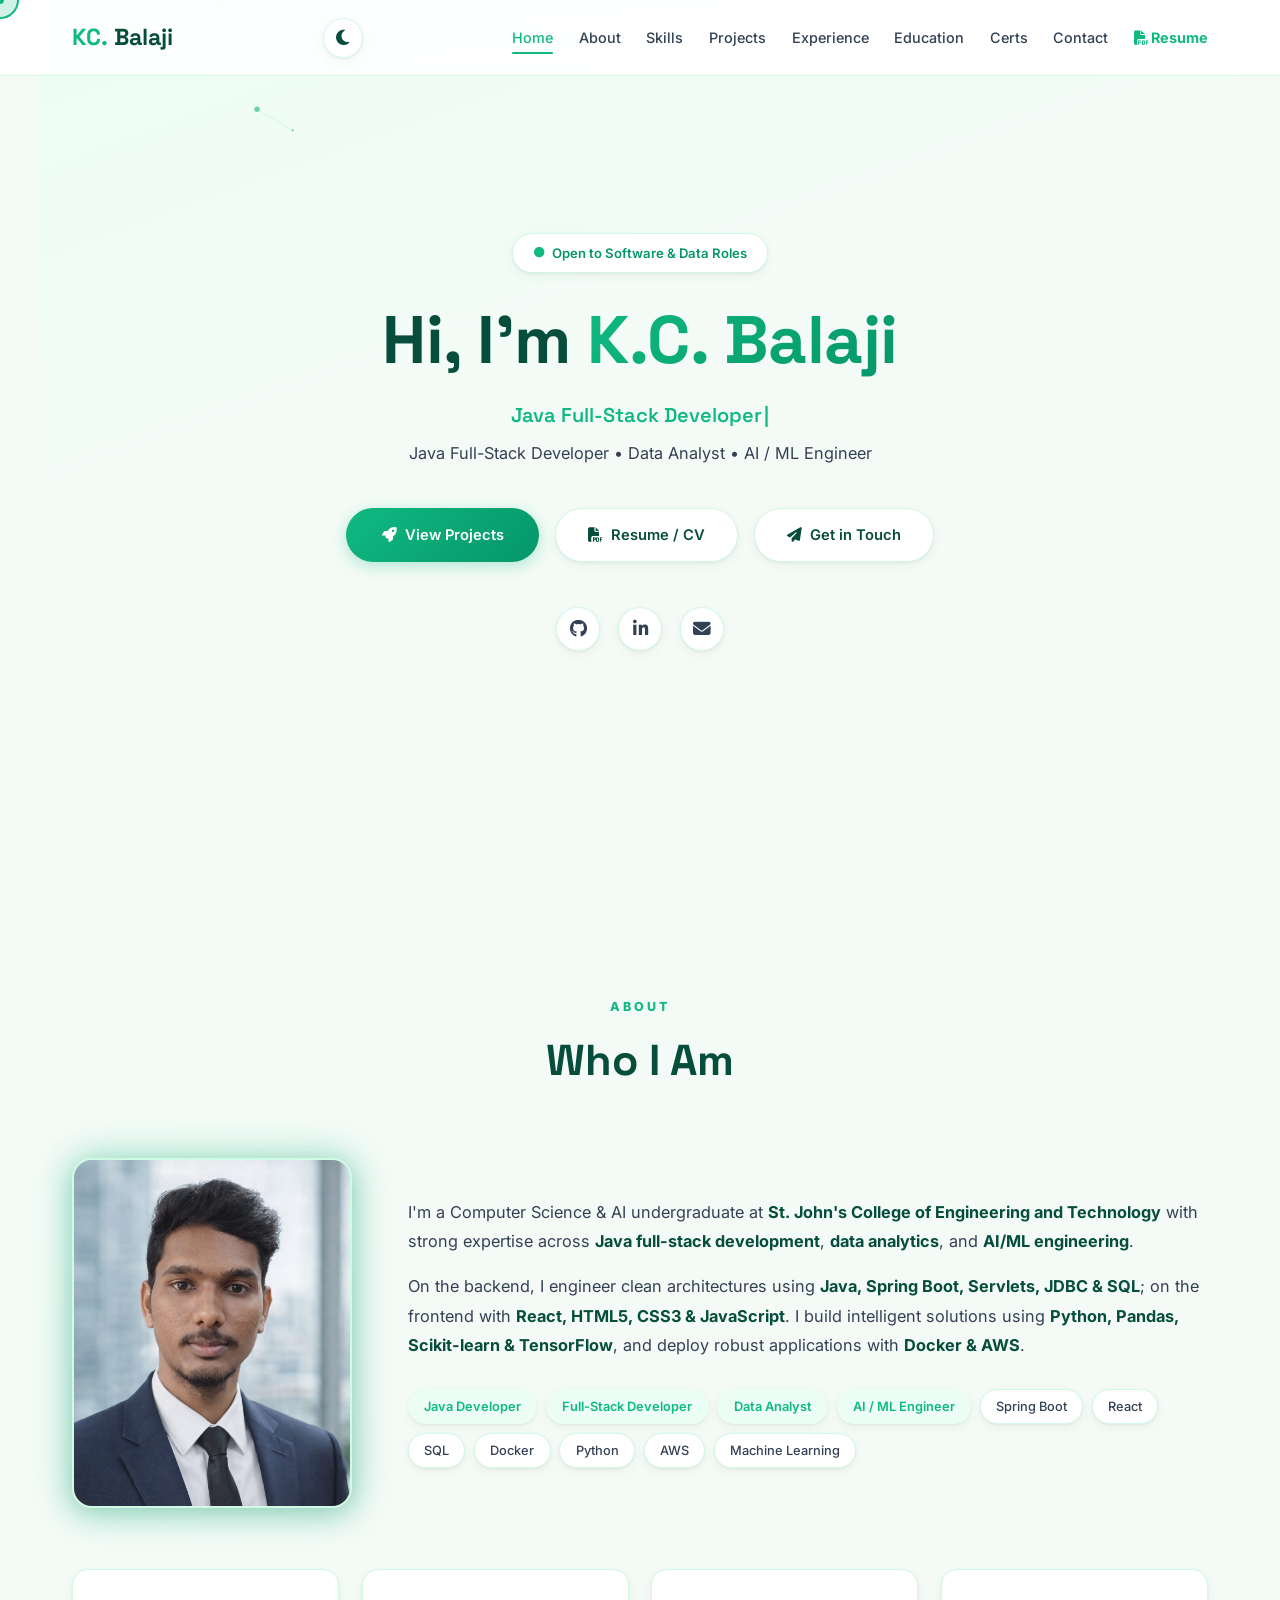
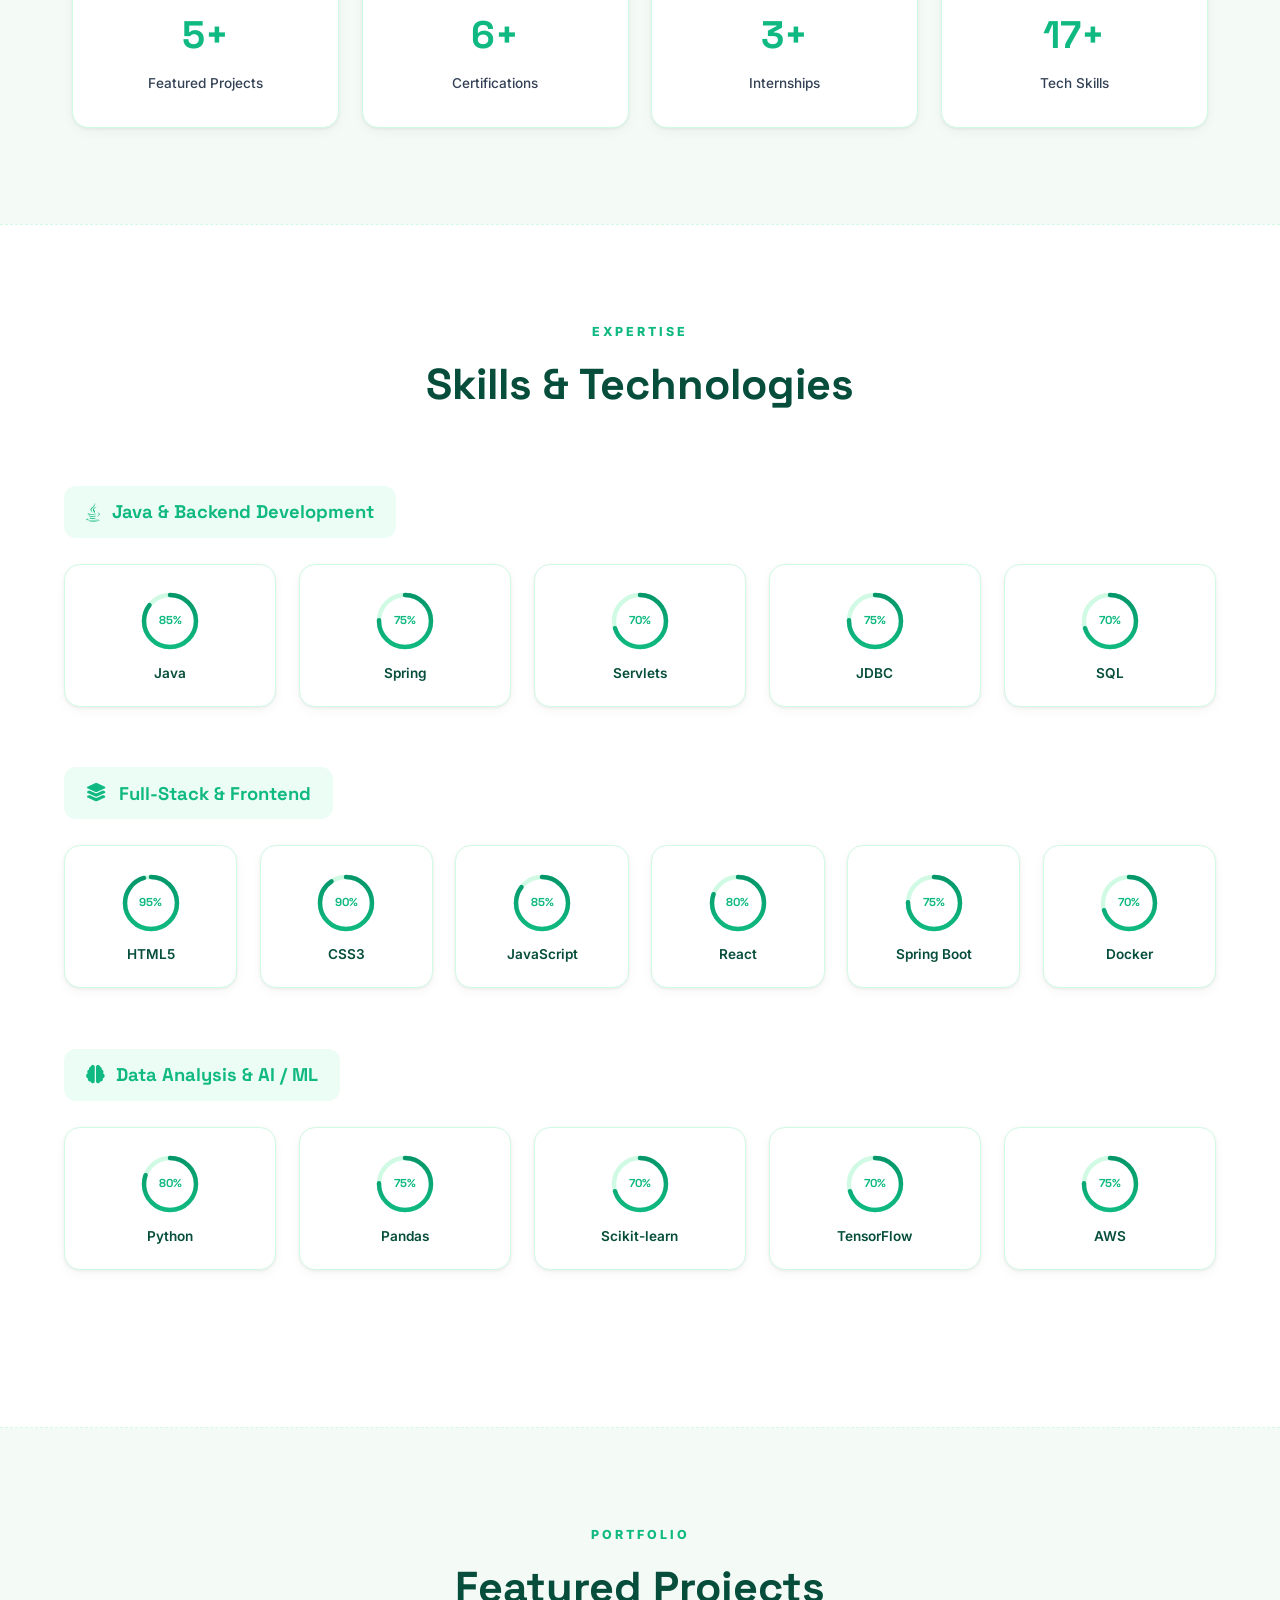
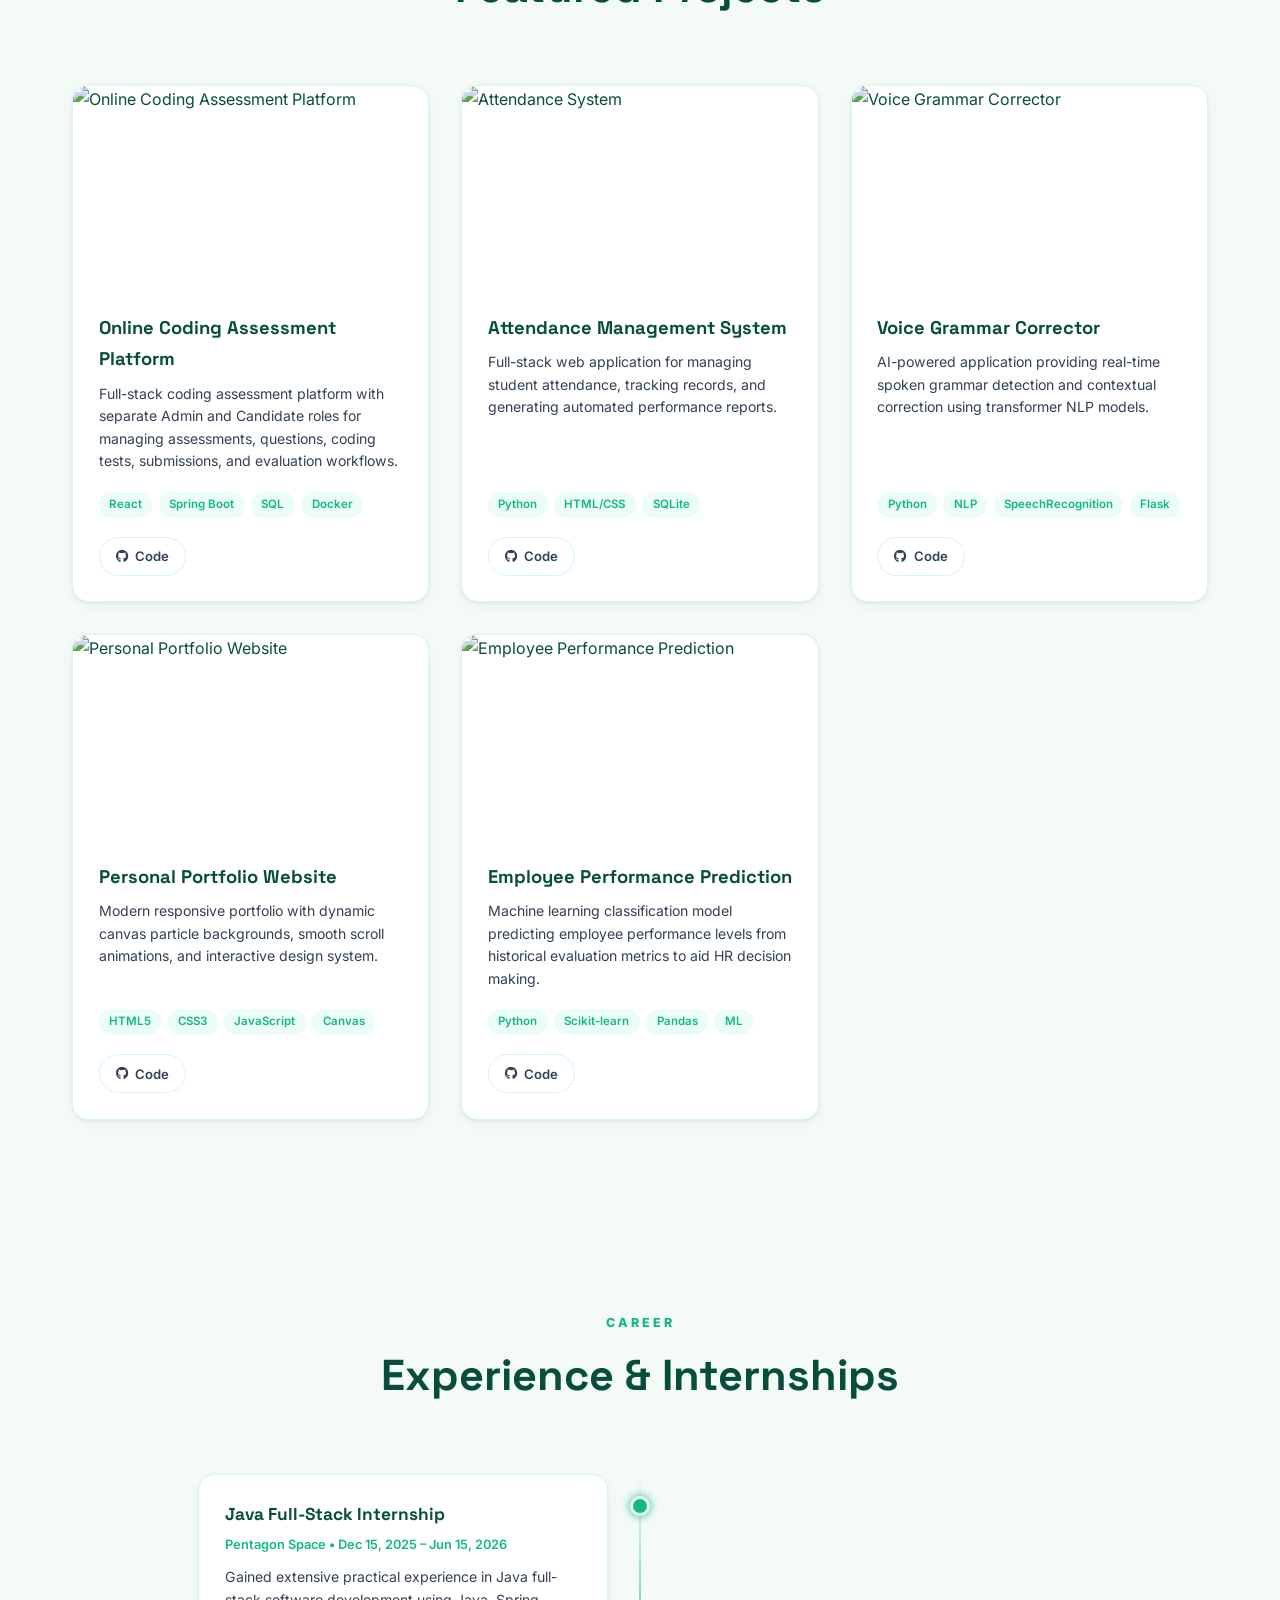
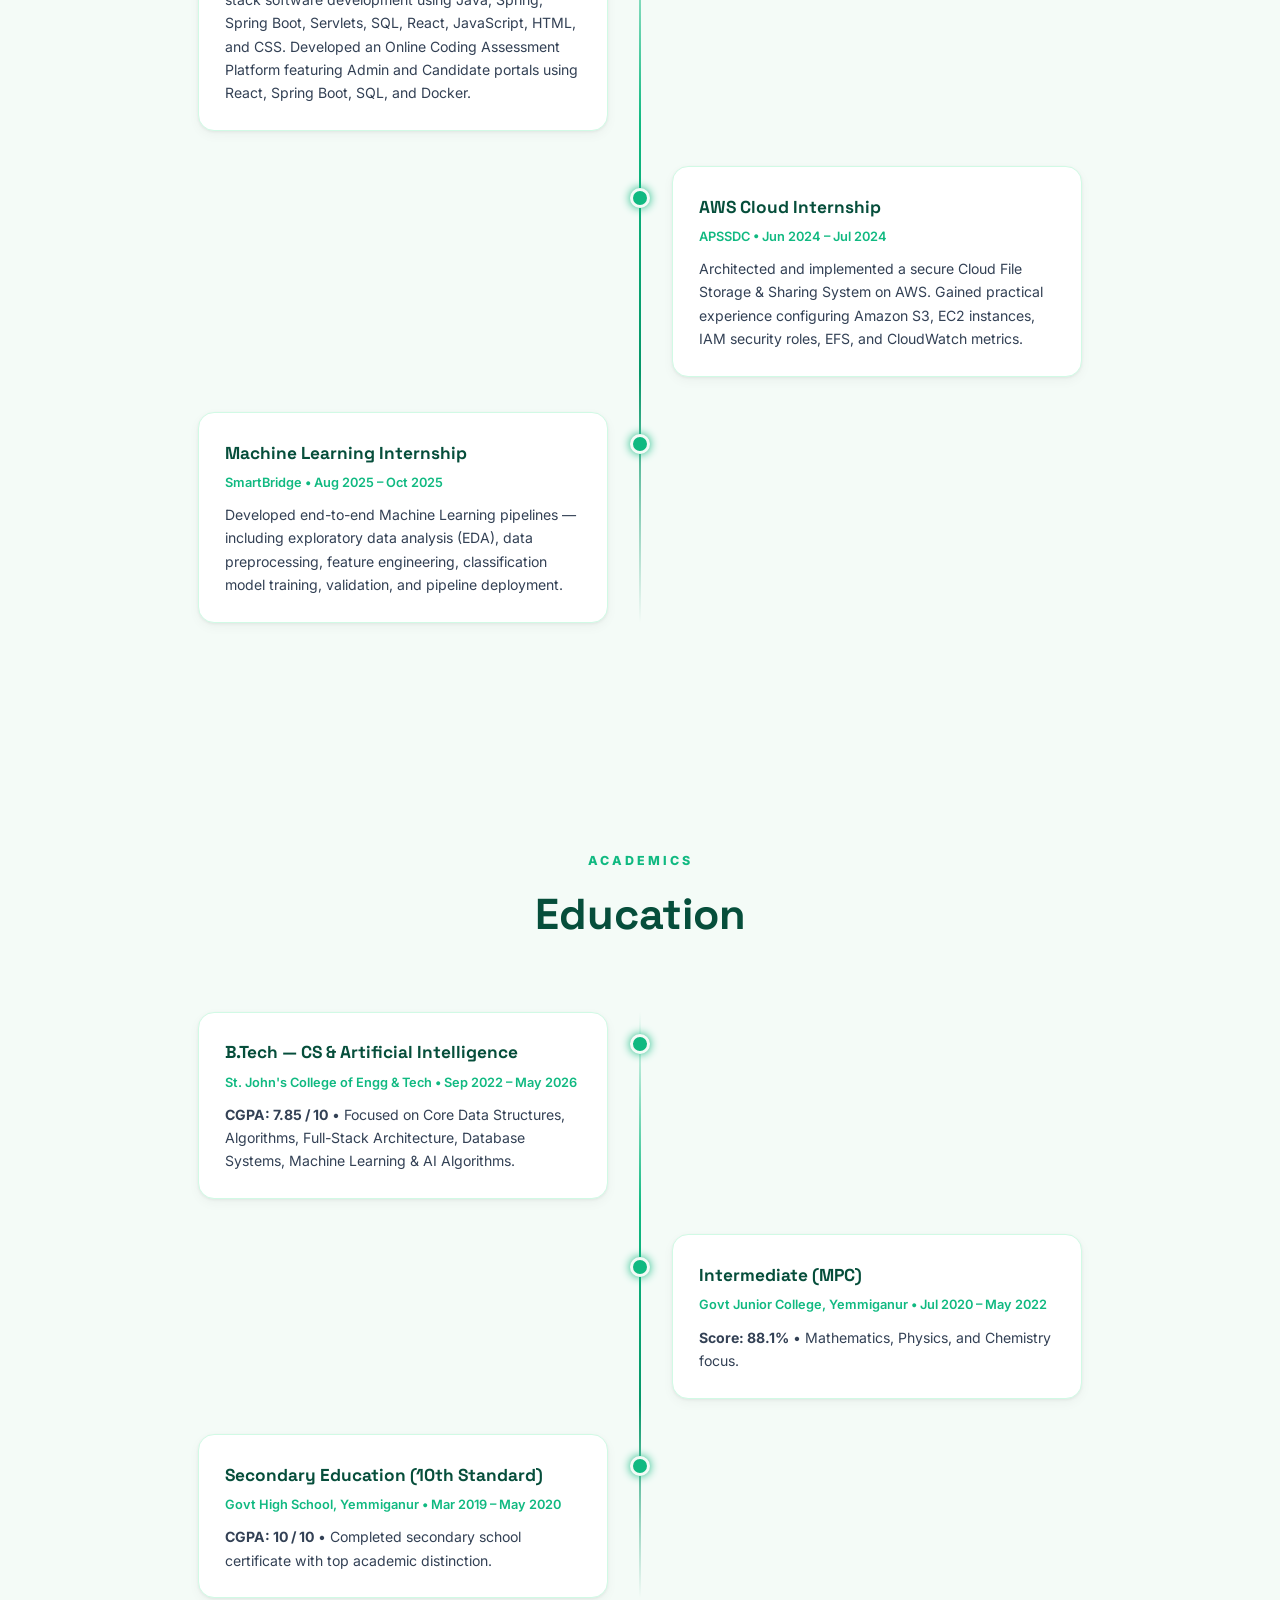
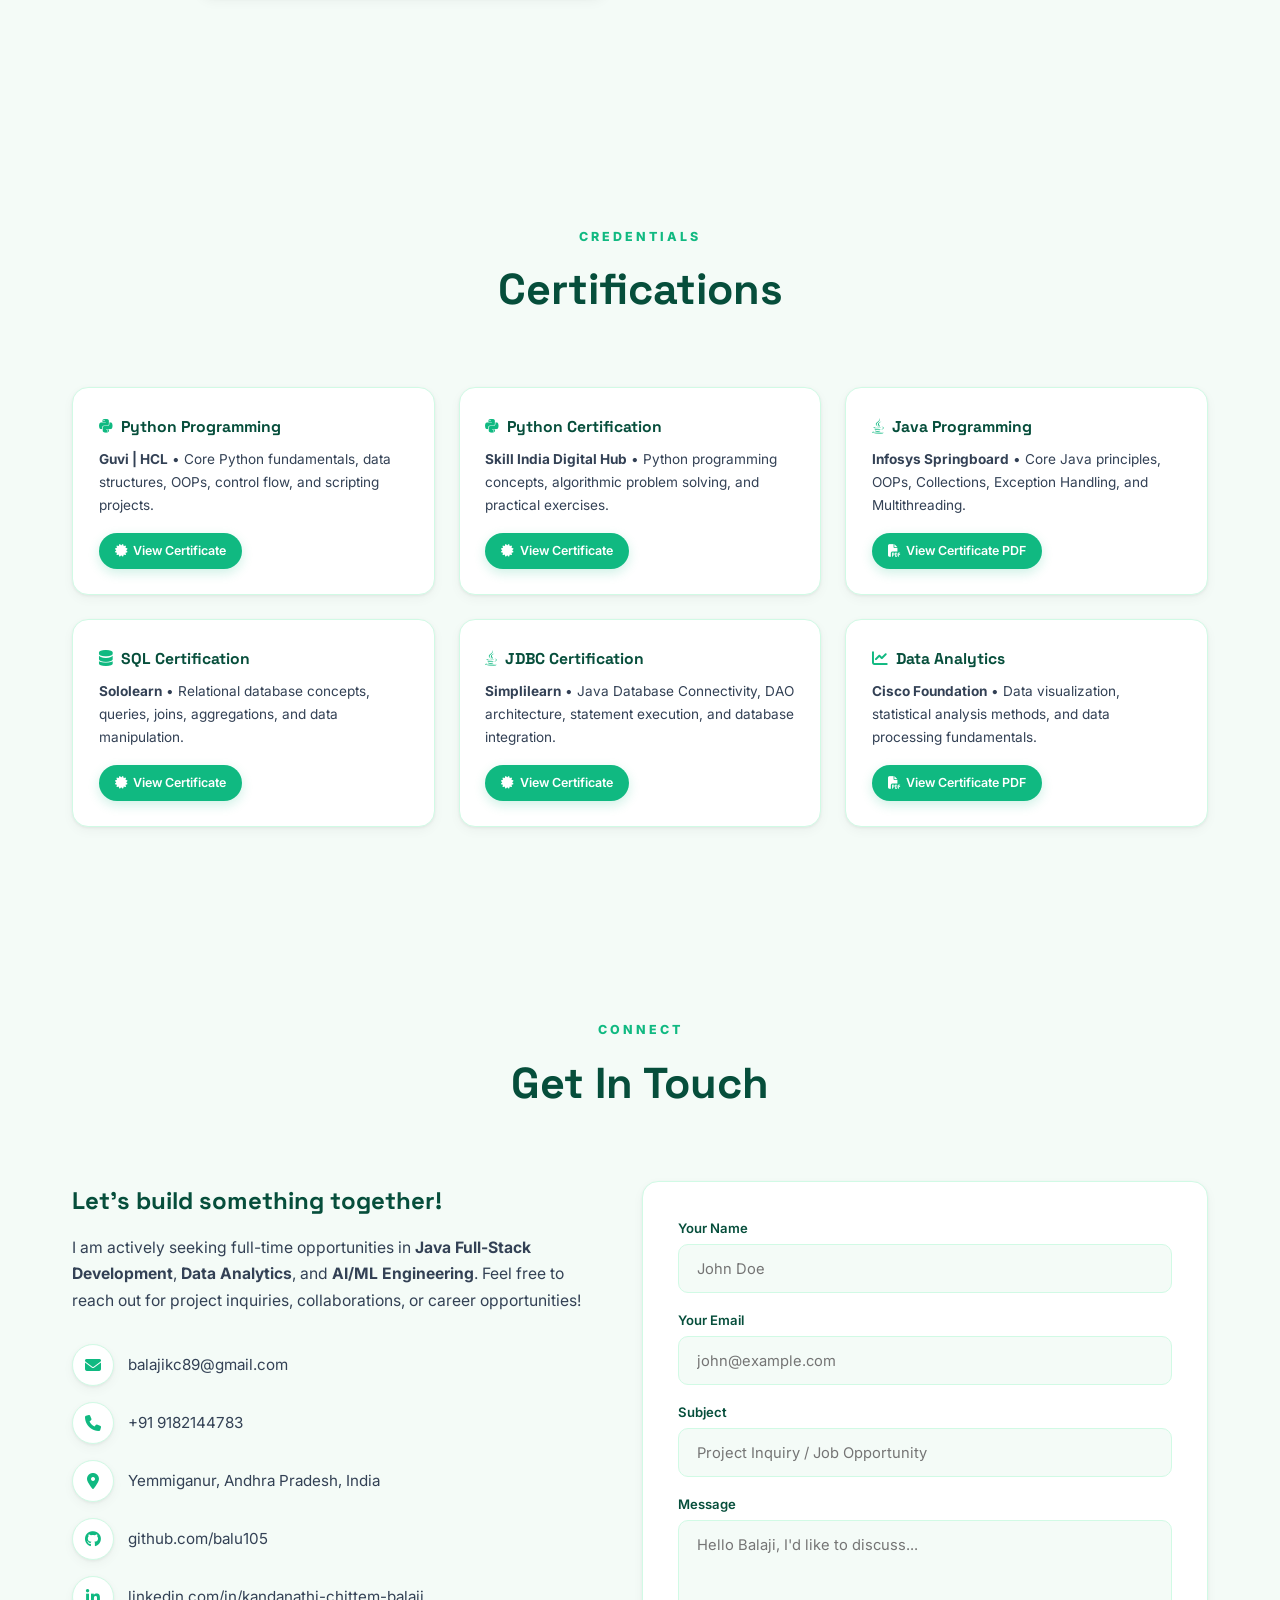
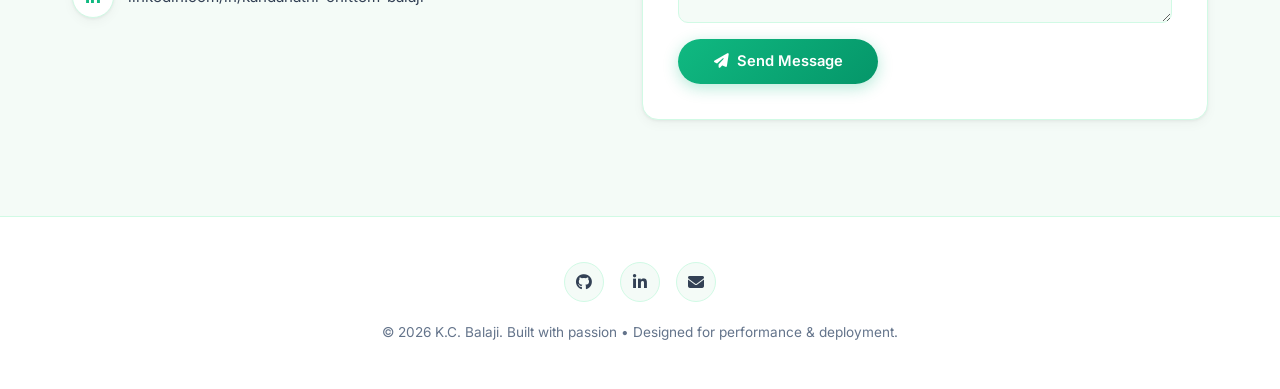
==== index.html @ 62e40f20 "Remove Django skill, remove Data Analytics Dashboard project, update project images to topic-relevan" ====
<!DOCTYPE html>
<html lang="en" data-theme="light">

<head>
  <meta charset="UTF-8">
  <meta name="viewport" content="width=device-width, initial-scale=1.0">
  <title>K.C. Balaji — Java Full-Stack Developer | Data Analyst | AI Engineer</title>
  <meta name="description"
    content="K.C. Balaji — Java Full-Stack Developer, Data Analyst & AI/ML Engineer. Explore projects, internships, skills, certifications, resume and contact details.">
  <meta name="author" content="K.C. Balaji">
  <meta name="theme-color" content="#10b981">
  <meta property="og:title" content="K.C. Balaji — Java Full-Stack Developer & AI Engineer">
  <meta property="og:description" content="Java Full-Stack Developer, Data Analyst & AI/ML Engineer. View projects, skills, and portfolio.">
  <meta property="og:type" content="website">
  <meta name="robots" content="index, follow">

  <!-- Google Fonts -->
  <link rel="preconnect" href="https://fonts.googleapis.com">
  <link rel="preconnect" href="https://fonts.gstatic.com" crossorigin>
  <link
    href="https://fonts.googleapis.com/css2?family=Inter:wght@300;400;500;600;700;800;900&family=Space+Grotesk:wght@400;500;600;700&display=swap"
    rel="stylesheet">

  <!-- FontAwesome Icons -->
  <link rel="stylesheet" href="https://cdnjs.cloudflare.com/ajax/libs/font-awesome/6.5.1/css/all.min.css">

  <!-- Modular Stylesheet -->
  <link rel="stylesheet" href="css/style.css">

  <!-- Modular Script -->
  <script src="js/main.js" defer></script>
</head>

<body>
  <!-- Preloader -->
  <div id="preloader">
    <div class="loader-ring"></div>
    <div class="loader-text">KC.BALAJI</div>
  </div>

  <!-- Custom Cursor -->
  <div class="cursor-dot" id="cursorDot"></div>
  <div class="cursor-outline" id="cursorOutline"></div>

  <!-- Navbar -->
  <header id="main-header">
    <nav>
      <a href="#hero" class="logo">KC.<span>Balaji</span></a>
      <div class="nav-actions">
        <button id="themeToggle" class="theme-btn" aria-label="Toggle Dark Mode">
          <i class="fas fa-moon" id="themeIcon"></i>
        </button>
        <button class="menu-toggle" id="menuToggle" aria-label="Toggle Navigation Menu" aria-expanded="false" type="button">
          <i class="fas fa-bars" id="menuIcon"></i>
        </button>
      </div>
      <ul id="navLinks">
        <li><a href="#hero" class="active">Home</a></li>
        <li><a href="#about">About</a></li>
        <li><a href="#skills">Skills</a></li>
        <li><a href="#projects">Projects</a></li>
        <li><a href="#experience">Experience</a></li>
        <li><a href="#education">Education</a></li>
        <li><a href="#certifications">Certs</a></li>
        <li><a href="#contact">Contact</a></li>
        <li><a href="assets/pdfs/Balaji_Resume.pdf" target="_blank" style="color: var(--accent); font-weight: 700;"><i class="fas fa-file-pdf"></i> Resume</a></li>
      </ul>
    </nav>
  </header>

  <!-- HERO SECTION -->
  <section class="hero" id="hero">
    <canvas id="particles-canvas"></canvas>
    <div class="hero-content">
      <div class="hero-badge"><i class="fas fa-circle"></i> Open to Software &amp; Data Roles</div>
      <h1>Hi, I'm <span class="gradient">K.C. Balaji</span></h1>
      <div class="subtitle"><span id="typed-text"></span><span class="typed-cursor">|</span></div>
      <p class="tagline">Java Full-Stack Developer &bull; Data Analyst &bull; AI / ML Engineer</p>
      <div class="hero-btns">
        <a href="#projects" class="btn-primary"><i class="fas fa-rocket"></i> View Projects</a>
        <a href="assets/pdfs/Balaji_Resume.pdf" target="_blank" class="btn-outline"><i class="fas fa-file-pdf"></i> Resume / CV</a>
        <a href="#contact" class="btn-outline"><i class="fas fa-paper-plane"></i> Get in Touch</a>
      </div>
      <div class="hero-socials">
        <a href="https://github.com/balu105" target="_blank" aria-label="GitHub"><i class="fab fa-github"></i></a>
        <a href="https://www.linkedin.com/in/kandanathi-chittem-balaji" target="_blank" aria-label="LinkedIn"><i class="fab fa-linkedin-in"></i></a>
        <a href="mailto:balajikc89@gmail.com" aria-label="Email"><i class="fas fa-envelope"></i></a>
      </div>
    </div>
  </section>

  <!-- ABOUT SECTION -->
  <section id="about">
    <div class="section-header reveal">
      <p class="section-label">About</p>
      <h2 class="section-title">Who I Am</h2>
    </div>
    <div class="about-grid reveal">
      <div class="about-img">
        <img src="assets/images/profile.jpg" alt="Portrait of K.C. Balaji" loading="eager" decoding="async" fetchpriority="high">
      </div>
      <div class="about-text">
        <p>I'm a Computer Science &amp; AI undergraduate at <strong>St. John's College of Engineering and Technology</strong> with strong expertise across <strong>Java full-stack development</strong>, <strong>data analytics</strong>, and <strong>AI/ML engineering</strong>.</p>
        <p>On the backend, I engineer clean architectures using <strong>Java, Spring Boot, Servlets, JDBC &amp; SQL</strong>; on the frontend with <strong>React, HTML5, CSS3 &amp; JavaScript</strong>. I build intelligent solutions using <strong>Python, Pandas, Scikit-learn &amp; TensorFlow</strong>, and deploy robust applications with <strong>Docker &amp; AWS</strong>.</p>
        <div class="about-tags">
          <span>Java Developer</span>
          <span>Full-Stack Developer</span>
          <span>Data Analyst</span>
          <span>AI / ML Engineer</span>
          <span>Spring Boot</span>
          <span>React</span>
          <span>SQL</span>
          <span>Docker</span>
          <span>Python</span>
          <span>AWS</span>
          <span>Machine Learning</span>
        </div>
      </div>
    </div>
    <div class="stats-row reveal">
      <div class="stat-card">
        <div class="num" data-target="5">0</div>
        <div class="label">Featured Projects</div>
      </div>
      <div class="stat-card">
        <div class="num" data-target="6">0</div>
        <div class="label">Certifications</div>
      </div>
      <div class="stat-card">
        <div class="num" data-target="3">0</div>
        <div class="label">Internships</div>
      </div>
      <div class="stat-card">
        <div class="num" data-target="17">0</div>
        <div class="label">Tech Skills</div>
      </div>
    </div>
  </section>

  <!-- SVG Gradient Definition -->
  <svg width="0" height="0" style="position: absolute;">
    <defs>
      <linearGradient id="grad" x1="0%" y1="0%" x2="100%" y2="0%">
        <stop offset="0%" style="stop-color: var(--accent)" />
        <stop offset="100%" style="stop-color: var(--accent2)" />
      </linearGradient>
    </defs>
  </svg>

  <!-- SKILLS SECTION -->
  <section id="skills">
    <div class="section-header reveal">
      <p class="section-label">Expertise</p>
      <h2 class="section-title">Skills &amp; Technologies</h2>
    </div>

    <!-- Group 1: Java & Backend -->
    <div class="skill-group reveal">
      <h3 class="skill-group-title"><i class="fab fa-java"></i> Java &amp; Backend Development</h3>
      <div class="skills-container">
        <div class="skill-item">
          <div class="circle-progress" data-pct="85">
            <svg width="62" height="62">
              <circle class="bg" cx="31" cy="31" r="26" />
              <circle class="fg" cx="31" cy="31" r="26" stroke-dasharray="163.36" stroke-dashoffset="163.36" />
            </svg>
            <span class="pct">85%</span>
          </div>
          <h4>Java</h4>
        </div>
        <div class="skill-item">
          <div class="circle-progress" data-pct="75">
            <svg width="62" height="62">
              <circle class="bg" cx="31" cy="31" r="26" />
              <circle class="fg" cx="31" cy="31" r="26" stroke-dasharray="163.36" stroke-dashoffset="163.36" />
            </svg>
            <span class="pct">75%</span>
          </div>
          <h4>Spring</h4>
        </div>
        <div class="skill-item">
          <div class="circle-progress" data-pct="70">
            <svg width="62" height="62">
              <circle class="bg" cx="31" cy="31" r="26" />
              <circle class="fg" cx="31" cy="31" r="26" stroke-dasharray="163.36" stroke-dashoffset="163.36" />
            </svg>
            <span class="pct">70%</span>
          </div>
          <h4>Servlets</h4>
        </div>
        <div class="skill-item">
          <div class="circle-progress" data-pct="75">
            <svg width="62" height="62">
              <circle class="bg" cx="31" cy="31" r="26" />
              <circle class="fg" cx="31" cy="31" r="26" stroke-dasharray="163.36" stroke-dashoffset="163.36" />
            </svg>
            <span class="pct">75%</span>
          </div>
          <h4>JDBC</h4>
        </div>
        <div class="skill-item">
          <div class="circle-progress" data-pct="70">
            <svg width="62" height="62">
              <circle class="bg" cx="31" cy="31" r="26" />
              <circle class="fg" cx="31" cy="31" r="26" stroke-dasharray="163.36" stroke-dashoffset="163.36" />
            </svg>
            <span class="pct">70%</span>
          </div>
          <h4>SQL</h4>
        </div>
      </div>
    </div>

    <!-- Group 2: Full-Stack & Frontend -->
    <div class="skill-group reveal">
      <h3 class="skill-group-title"><i class="fas fa-layer-group"></i> Full-Stack &amp; Frontend</h3>
      <div class="skills-container">
        <div class="skill-item">
          <div class="circle-progress" data-pct="95">
            <svg width="62" height="62">
              <circle class="bg" cx="31" cy="31" r="26" />
              <circle class="fg" cx="31" cy="31" r="26" stroke-dasharray="163.36" stroke-dashoffset="163.36" />
            </svg>
            <span class="pct">95%</span>
          </div>
          <h4>HTML5</h4>
        </div>
        <div class="skill-item">
          <div class="circle-progress" data-pct="90">
            <svg width="62" height="62">
              <circle class="bg" cx="31" cy="31" r="26" />
              <circle class="fg" cx="31" cy="31" r="26" stroke-dasharray="163.36" stroke-dashoffset="163.36" />
            </svg>
            <span class="pct">90%</span>
          </div>
          <h4>CSS3</h4>
        </div>
        <div class="skill-item">
          <div class="circle-progress" data-pct="85">
            <svg width="62" height="62">
              <circle class="bg" cx="31" cy="31" r="26" />
              <circle class="fg" cx="31" cy="31" r="26" stroke-dasharray="163.36" stroke-dashoffset="163.36" />
            </svg>
            <span class="pct">85%</span>
          </div>
          <h4>JavaScript</h4>
        </div>
        <div class="skill-item">
          <div class="circle-progress" data-pct="80">
            <svg width="62" height="62">
              <circle class="bg" cx="31" cy="31" r="26" />
              <circle class="fg" cx="31" cy="31" r="26" stroke-dasharray="163.36" stroke-dashoffset="163.36" />
            </svg>
            <span class="pct">80%</span>
          </div>
          <h4>React</h4>
        </div>
        <div class="skill-item">
          <div class="circle-progress" data-pct="75">
            <svg width="62" height="62">
              <circle class="bg" cx="31" cy="31" r="26" />
              <circle class="fg" cx="31" cy="31" r="26" stroke-dasharray="163.36" stroke-dashoffset="163.36" />
            </svg>
            <span class="pct">75%</span>
          </div>
          <h4>Spring Boot</h4>
        </div>
        <div class="skill-item">
          <div class="circle-progress" data-pct="70">
            <svg width="62" height="62">
              <circle class="bg" cx="31" cy="31" r="26" />
              <circle class="fg" cx="31" cy="31" r="26" stroke-dasharray="163.36" stroke-dashoffset="163.36" />
            </svg>
            <span class="pct">70%</span>
          </div>
          <h4>Docker</h4>
        </div>
      </div>
    </div>

    <!-- Group 3: Data Analysis & AI / ML -->
    <div class="skill-group reveal">
      <h3 class="skill-group-title"><i class="fas fa-brain"></i> Data Analysis &amp; AI / ML</h3>
      <div class="skills-container">
        <div class="skill-item">
          <div class="circle-progress" data-pct="80">
            <svg width="62" height="62">
              <circle class="bg" cx="31" cy="31" r="26" />
              <circle class="fg" cx="31" cy="31" r="26" stroke-dasharray="163.36" stroke-dashoffset="163.36" />
            </svg>
            <span class="pct">80%</span>
          </div>
          <h4>Python</h4>
        </div>
        <div class="skill-item">
          <div class="circle-progress" data-pct="75">
            <svg width="62" height="62">
              <circle class="bg" cx="31" cy="31" r="26" />
              <circle class="fg" cx="31" cy="31" r="26" stroke-dasharray="163.36" stroke-dashoffset="163.36" />
            </svg>
            <span class="pct">75%</span>
          </div>
          <h4>Pandas</h4>
        </div>
        <div class="skill-item">
          <div class="circle-progress" data-pct="70">
            <svg width="62" height="62">
              <circle class="bg" cx="31" cy="31" r="26" />
              <circle class="fg" cx="31" cy="31" r="26" stroke-dasharray="163.36" stroke-dashoffset="163.36" />
            </svg>
            <span class="pct">70%</span>
          </div>
          <h4>Scikit-learn</h4>
        </div>
        <div class="skill-item">
          <div class="circle-progress" data-pct="70">
            <svg width="62" height="62">
              <circle class="bg" cx="31" cy="31" r="26" />
              <circle class="fg" cx="31" cy="31" r="26" stroke-dasharray="163.36" stroke-dashoffset="163.36" />
            </svg>
            <span class="pct">70%</span>
          </div>
          <h4>TensorFlow</h4>
        </div>
        <div class="skill-item">
          <div class="circle-progress" data-pct="75">
            <svg width="62" height="62">
              <circle class="bg" cx="31" cy="31" r="26" />
              <circle class="fg" cx="31" cy="31" r="26" stroke-dasharray="163.36" stroke-dashoffset="163.36" />
            </svg>
            <span class="pct">75%</span>
          </div>
          <h4>AWS</h4>
        </div>
      </div>
    </div>
  </section>

  <!-- PROJECTS SECTION -->
  <section id="projects">
    <div class="section-header reveal">
      <p class="section-label">Portfolio</p>
      <h2 class="section-title">Featured Projects</h2>
    </div>
    <div class="projects-grid">
      <div class="project-card reveal">
        <div class="project-img-wrapper">
          <img src="https://images.unsplash.com/photo-1555066931-4365d14bab8c?w=600&h=400&fit=crop" loading="lazy" decoding="async" alt="Online Coding Assessment Platform">
        </div>
        <div class="project-info">
          <h3>Online Coding Assessment Platform</h3>
          <p>Full-stack coding assessment platform with separate Admin and Candidate roles for managing assessments, questions, coding tests, submissions, and evaluation workflows.</p>
          <div class="project-tags"><span>React</span><span>Spring Boot</span><span>SQL</span><span>Docker</span></div>
          <div class="project-links">
            <a href="https://github.com/balu105" target="_blank"><i class="fab fa-github"></i> Code</a>
          </div>
        </div>
      </div>

      <div class="project-card reveal">
        <div class="project-img-wrapper">
          <img src="https://images.unsplash.com/photo-1506784983877-45594efa4cbe?w=600&h=400&fit=crop" loading="lazy" decoding="async" alt="Attendance System">
        </div>
        <div class="project-info">
          <h3>Attendance Management System</h3>
          <p>Full-stack web application for managing student attendance, tracking records, and generating automated performance reports.</p>
          <div class="project-tags"><span>Python</span><span>HTML/CSS</span><span>SQLite</span></div>
          <div class="project-links">
            <a href="https://github.com/balu105" target="_blank"><i class="fab fa-github"></i> Code</a>
          </div>
        </div>
      </div>

      <div class="project-card reveal">
        <div class="project-img-wrapper">
          <img src="https://images.unsplash.com/photo-1590602847861-f357a9332bbc?w=600&h=400&fit=crop" loading="lazy" decoding="async" alt="Voice Grammar Corrector">
        </div>
        <div class="project-info">
          <h3>Voice Grammar Corrector</h3>
          <p>AI-powered application providing real-time spoken grammar detection and contextual correction using transformer NLP models.</p>
          <div class="project-tags"><span>Python</span><span>NLP</span><span>SpeechRecognition</span><span>Flask</span></div>
          <div class="project-links">
            <a href="https://github.com/balu105/grammer_corrector_app" target="_blank"><i class="fab fa-github"></i> Code</a>
          </div>
        </div>
      </div>

      <div class="project-card reveal">
        <div class="project-img-wrapper">
          <img src="https://images.unsplash.com/photo-1467232004584-a241de8bcf5d?w=600&h=400&fit=crop" loading="lazy" decoding="async" alt="Personal Portfolio Website">
        </div>
        <div class="project-info">
          <h3>Personal Portfolio Website</h3>
          <p>Modern responsive portfolio with dynamic canvas particle backgrounds, smooth scroll animations, and interactive design system.</p>
          <div class="project-tags"><span>HTML5</span><span>CSS3</span><span>JavaScript</span><span>Canvas</span></div>
          <div class="project-links">
            <a href="https://github.com/balu105/Portfolio" target="_blank"><i class="fab fa-github"></i> Code</a>
          </div>
        </div>
      </div>

      <div class="project-card reveal">
        <div class="project-img-wrapper">
          <img src="https://images.unsplash.com/photo-1551288049-bebda4e38f71?w=600&h=400&fit=crop" loading="lazy" decoding="async" alt="Employee Performance Prediction">
        </div>
        <div class="project-info">
          <h3>Employee Performance Prediction</h3>
          <p>Machine learning classification model predicting employee performance levels from historical evaluation metrics to aid HR decision making.</p>
          <div class="project-tags"><span>Python</span><span>Scikit-learn</span><span>Pandas</span><span>ML</span></div>
          <div class="project-links">
            <a href="https://github.com/balu105/employee_performance_prediction" target="_blank"><i class="fab fa-github"></i> Code</a>
          </div>
        </div>
      </div>
    </div>
  </section>

  <!-- EXPERIENCE SECTION -->
  <section id="experience">
    <div class="section-header reveal">
      <p class="section-label">Career</p>
      <h2 class="section-title">Experience &amp; Internships</h2>
    </div>
    <div class="timeline">
      <div class="tl-item reveal">
        <div class="tl-card">
          <h3>Java Full-Stack Internship</h3>
          <span class="tl-date">Pentagon Space &bull; Dec 15, 2025 – Jun 15, 2026</span>
          <p>Gained extensive practical experience in Java full-stack software development using Java, Spring, Spring Boot, Servlets, SQL, React, JavaScript, HTML, and CSS. Developed an Online Coding Assessment Platform featuring Admin and Candidate portals using React, Spring Boot, SQL, and Docker.</p>
        </div>
      </div>

      <div class="tl-item reveal">
        <div class="tl-card">
          <h3>AWS Cloud Internship</h3>
          <span class="tl-date">APSSDC &bull; Jun 2024 – Jul 2024</span>
          <p>Architected and implemented a secure Cloud File Storage &amp; Sharing System on AWS. Gained practical experience configuring Amazon S3, EC2 instances, IAM security roles, EFS, and CloudWatch metrics.</p>
        </div>
      </div>

      <div class="tl-item reveal">
        <div class="tl-card">
          <h3>Machine Learning Internship</h3>
          <span class="tl-date">SmartBridge &bull; Aug 2025 – Oct 2025</span>
          <p>Developed end-to-end Machine Learning pipelines — including exploratory data analysis (EDA), data preprocessing, feature engineering, classification model training, validation, and pipeline deployment.</p>
        </div>
      </div>
    </div>
  </section>

  <!-- EDUCATION SECTION -->
  <section id="education">
    <div class="section-header reveal">
      <p class="section-label">Academics</p>
      <h2 class="section-title">Education</h2>
    </div>
    <div class="timeline">
      <div class="tl-item reveal">
        <div class="tl-card">
          <h3>B.Tech — CS &amp; Artificial Intelligence</h3>
          <span class="tl-date">St. John's College of Engg &amp; Tech &bull; Sep 2022 – May 2026</span>
          <p><strong>CGPA: 7.85 / 10</strong> &bull; Focused on Core Data Structures, Algorithms, Full-Stack Architecture, Database Systems, Machine Learning &amp; AI Algorithms.</p>
        </div>
      </div>

      <div class="tl-item reveal">
        <div class="tl-card">
          <h3>Intermediate (MPC)</h3>
          <span class="tl-date">Govt Junior College, Yemmiganur &bull; Jul 2020 – May 2022</span>
          <p><strong>Score: 88.1%</strong> &bull; Mathematics, Physics, and Chemistry focus.</p>
        </div>
      </div>

      <div class="tl-item reveal">
        <div class="tl-card">
          <h3>Secondary Education (10th Standard)</h3>
          <span class="tl-date">Govt High School, Yemmiganur &bull; Mar 2019 – May 2020</span>
          <p><strong>CGPA: 10 / 10</strong> &bull; Completed secondary school certificate with top academic distinction.</p>
        </div>
      </div>
    </div>
  </section>

  <!-- CERTIFICATIONS SECTION -->
  <section id="certifications">
    <div class="section-header reveal">
      <p class="section-label">Credentials</p>
      <h2 class="section-title">Certifications</h2>
    </div>
    <div class="certs-grid">
      <div class="cert-card reveal">
        <h4><i class="fab fa-python"></i> Python Programming</h4>
        <p><strong>Guvi | HCL</strong> &bull; Core Python fundamentals, data structures, OOPs, control flow, and scripting projects.</p>
        <a href="assets/images/certs/Guvi-python.jpg" target="_blank" class="cert-link"><i class="fas fa-certificate"></i> View Certificate</a>
      </div>

      <div class="cert-card reveal">
        <h4><i class="fab fa-python"></i> Python Certification</h4>
        <p><strong>Skill India Digital Hub</strong> &bull; Python programming concepts, algorithmic problem solving, and practical exercises.</p>
        <a href="assets/images/certs/SIDH-python.jpg" target="_blank" class="cert-link"><i class="fas fa-certificate"></i> View Certificate</a>
      </div>

      <div class="cert-card reveal">
        <h4><i class="fab fa-java"></i> Java Programming</h4>
        <p><strong>Infosys Springboard</strong> &bull; Core Java principles, OOPs, Collections, Exception Handling, and Multithreading.</p>
        <a href="assets/pdfs/java-Infosys.pdf" target="_blank" class="cert-link"><i class="fas fa-file-pdf"></i> View Certificate PDF</a>
      </div>

      <div class="cert-card reveal">
        <h4><i class="fas fa-database"></i> SQL Certification</h4>
        <p><strong>Sololearn</strong> &bull; Relational database concepts, queries, joins, aggregations, and data manipulation.</p>
        <a href="assets/images/certs/sololearn-SQL.jpg" target="_blank" class="cert-link"><i class="fas fa-certificate"></i> View Certificate</a>
      </div>

      <div class="cert-card reveal">
        <h4><i class="fab fa-java"></i> JDBC Certification</h4>
        <p><strong>Simplilearn</strong> &bull; Java Database Connectivity, DAO architecture, statement execution, and database integration.</p>
        <a href="assets/images/certs/simplilearn-JDBC.jpg" target="_blank" class="cert-link"><i class="fas fa-certificate"></i> View Certificate</a>
      </div>

      <div class="cert-card reveal">
        <h4><i class="fas fa-chart-line"></i> Data Analytics</h4>
        <p><strong>Cisco Foundation</strong> &bull; Data visualization, statistical analysis methods, and data processing fundamentals.</p>
        <a href="assets/pdfs/cisco-data-analysis.pdf" target="_blank" class="cert-link"><i class="fas fa-file-pdf"></i> View Certificate PDF</a>
      </div>
    </div>
  </section>

  <!-- CONTACT SECTION -->
  <section id="contact">
    <div class="section-header reveal">
      <p class="section-label">Connect</p>
      <h2 class="section-title">Get In Touch</h2>
    </div>
    <div class="contact-wrapper reveal">
      <div class="contact-info">
        <h3>Let's build something together!</h3>
        <p>I am actively seeking full-time opportunities in <strong>Java Full-Stack Development</strong>, <strong>Data Analytics</strong>, and <strong>AI/ML Engineering</strong>. Feel free to reach out for project inquiries, collaborations, or career opportunities!</p>
        <div class="contact-links">
          <a href="mailto:balajikc89@gmail.com">
            <i class="fas fa-envelope"></i>
            <span>balajikc89@gmail.com</span>
          </a>
          <a href="tel:+919182144783">
            <i class="fas fa-phone"></i>
            <span>+91 9182144783</span>
          </a>
          <a href="https://www.google.com/maps/search/Yemmiganur,+Andhra+Pradesh" target="_blank">
            <i class="fas fa-map-marker-alt"></i>
            <span>Yemmiganur, Andhra Pradesh, India</span>
          </a>
          <a href="https://github.com/balu105" target="_blank">
            <i class="fab fa-github"></i>
            <span>github.com/balu105</span>
          </a>
          <a href="https://www.linkedin.com/in/kandanathi-chittem-balaji" target="_blank">
            <i class="fab fa-linkedin-in"></i>
            <span>linkedin.com/in/kandanathi-chittem-balaji</span>
          </a>
        </div>
      </div>

      <form class="contact-form" id="contactForm">
        <div class="form-group">
          <label for="name">Your Name</label>
          <input type="text" id="name" name="name" placeholder="John Doe" required>
        </div>
        <div class="form-group">
          <label for="email">Your Email</label>
          <input type="email" id="email" name="email" placeholder="john@example.com" required>
        </div>
        <div class="form-group">
          <label for="subject">Subject</label>
          <input type="text" id="subject" name="subject" placeholder="Project Inquiry / Job Opportunity" required>
        </div>
        <div class="form-group">
          <label for="message">Message</label>
          <textarea id="message" name="message" rows="4" placeholder="Hello Balaji, I'd like to discuss..." required></textarea>
        </div>
        <div class="form-status" id="formStatus"></div>
        <button type="submit" class="btn-primary" style="align-self: flex-start;">
          <i class="fas fa-paper-plane"></i> Send Message
        </button>
      </form>
    </div>
  </section>

  <!-- FOOTER -->
  <footer>
    <div class="footer-inner">
      <div class="footer-socials">
        <a href="https://github.com/balu105" target="_blank" aria-label="GitHub"><i class="fab fa-github"></i></a>
        <a href="https://www.linkedin.com/in/kandanathi-chittem-balaji" target="_blank" aria-label="LinkedIn"><i class="fab fa-linkedin-in"></i></a>
        <a href="mailto:balajikc89@gmail.com" aria-label="Email"><i class="fas fa-envelope"></i></a>
      </div>
      <p>&copy; <span id="currentYear"></span> K.C. Balaji. Built with passion &bull; Designed for performance &amp; deployment.</p>
    </div>
  </footer>

  <!-- Scroll to Top Button -->
  <button class="scroll-top" id="scrollTopBtn" aria-label="Scroll to top" type="button">
    <i class="fas fa-arrow-up"></i>
  </button>
</body>

</html>
---- css/style.css ----
/* ==========================================================================
   Portfolio Design System & Stylesheet
   Author: K.C. Balaji
   ========================================================================== */

* {
  margin: 0;
  padding: 0;
  box-sizing: border-box;
}

:root {
  --bg: #f4fbf7;
  --bg2: #ffffff;
  --surface: #ffffff;
  --glass: rgba(255, 255, 255, 0.88);
  --border: #d1fae5;
  --accent: #10b981;
  --accent2: #059669;
  --accent-light: #ecfdf5;
  --accent-glow: rgba(16, 185, 129, 0.18);
  --text: #064e3b;
  --text2: #334155;
  --text-muted: #64748b;
  --font: 'Inter', sans-serif;
  --font2: 'Space Grotesk', sans-serif;
  --radius: 16px;
  --shadow: 0 4px 12px rgba(0, 0, 0, 0.04), 0 1px 3px rgba(0, 0, 0, 0.06);
  --shadow-lg: 0 10px 30px rgba(16, 185, 129, 0.14), 0 4px 15px rgba(0, 0, 0, 0.05);
}

[data-theme="dark"] {
  --bg: #0f172a;
  --bg2: #1e293b;
  --surface: #1e293b;
  --glass: rgba(15, 23, 42, 0.88);
  --border: #334155;
  --accent: #10b981;
  --accent2: #34d399;
  --accent-light: rgba(16, 185, 129, 0.15);
  --accent-glow: rgba(16, 185, 129, 0.25);
  --text: #f8fafc;
  --text2: #cbd5e1;
  --text-muted: #94a3b8;
  --shadow: 0 4px 12px rgba(0, 0, 0, 0.3), 0 1px 3px rgba(0, 0, 0, 0.2);
  --shadow-lg: 0 10px 30px rgba(16, 185, 129, 0.2), 0 4px 15px rgba(0, 0, 0, 0.4);
}

html {
  scroll-behavior: smooth;
}

body {
  font-family: var(--font);
  background: var(--bg);
  color: var(--text);
  overflow-x: hidden;
  line-height: 1.7;
  transition: background-color 0.4s ease, color 0.4s ease;
}

@media (pointer: fine) {
  body {
    cursor: none;
  }
}

/* --------------------------------------------------------------------------
   Custom Cursor
   -------------------------------------------------------------------------- */
.cursor-dot,
.cursor-outline {
  position: fixed;
  top: 0;
  left: 0;
  transform: translate(-50%, -50%);
  border-radius: 50%;
  z-index: 10000;
  pointer-events: none;
  display: none;
}

@media (pointer: fine) {
  .cursor-dot,
  .cursor-outline {
    display: block;
  }
}

.cursor-dot {
  width: 8px;
  height: 8px;
  background-color: var(--accent);
  transition: transform 0.1s ease;
}

.cursor-outline {
  width: 38px;
  height: 38px;
  border: 2px solid var(--accent);
  background-color: var(--accent-glow);
  transition: width 0.25s ease, height 0.25s ease, background-color 0.25s ease, border-color 0.25s ease;
}

.cursor-outline.hover {
  width: 58px;
  height: 58px;
  background-color: rgba(16, 185, 129, 0.25);
  border-color: transparent;
}

a {
  text-decoration: none;
  color: inherit;
}

img {
  display: block;
  max-width: 100%;
}

::selection {
  background: var(--accent);
  color: #fff;
}

/* --------------------------------------------------------------------------
   Preloader
   -------------------------------------------------------------------------- */
#preloader {
  position: fixed;
  inset: 0;
  z-index: 99999;
  background: var(--bg);
  display: flex;
  flex-direction: column;
  align-items: center;
  justify-content: center;
  gap: 1rem;
  transition: opacity 0.5s ease, visibility 0.5s ease;
}

#preloader.hide {
  opacity: 0;
  visibility: hidden;
  pointer-events: none;
}

.loader-ring {
  width: 50px;
  height: 50px;
  border: 3px solid var(--border);
  border-top-color: var(--accent);
  border-radius: 50%;
  animation: spin 0.8s linear infinite;
}

.loader-text {
  font-family: var(--font2);
  font-weight: 700;
  color: var(--accent);
  letter-spacing: 2px;
  font-size: 0.9rem;
}

@keyframes spin {
  to {
    transform: rotate(360deg);
  }
}

/* --------------------------------------------------------------------------
   Navbar & Navigation
   -------------------------------------------------------------------------- */
header {
  position: fixed;
  top: 0;
  width: 100%;
  z-index: 1000;
  background: var(--glass);
  backdrop-filter: blur(16px);
  -webkit-backdrop-filter: blur(16px);
  border-bottom: 1px solid var(--border);
  transition: box-shadow 0.3s ease, background 0.3s ease;
}

header.scrolled {
  box-shadow: 0 4px 20px rgba(0, 0, 0, 0.08);
}

nav {
  max-width: 1200px;
  margin: auto;
  display: flex;
  justify-content: space-between;
  align-items: center;
  padding: 1.1rem 2rem;
}

.logo {
  font-family: var(--font2);
  font-size: 1.45rem;
  font-weight: 800;
  color: var(--accent);
  display: flex;
  align-items: center;
  gap: 0.4rem;
}

.logo span {
  color: var(--text);
}

.nav-actions {
  display: flex;
  align-items: center;
  gap: 1.2rem;
}

nav ul {
  display: flex;
  gap: 1.6rem;
  list-style: none;
  align-items: center;
}

nav ul li a {
  font-size: 0.9rem;
  font-weight: 500;
  color: var(--text2);
  position: relative;
  padding: 4px 0;
  transition: color 0.3s ease;
}

nav ul li a::after {
  content: "";
  position: absolute;
  bottom: -4px;
  left: 0;
  width: 0;
  height: 2.5px;
  background: var(--accent);
  border-radius: 2px;
  transition: width 0.3s ease;
}

nav ul li a:hover,
nav ul li a.active {
  color: var(--accent);
}

nav ul li a:hover::after,
nav ul li a.active::after {
  width: 100%;
}

.theme-btn {
  background: var(--surface);
  border: 1px solid var(--border);
  color: var(--text);
  width: 40px;
  height: 40px;
  border-radius: 50%;
  display: flex;
  align-items: center;
  justify-content: center;
  font-size: 1.1rem;
  cursor: pointer;
  transition: all 0.3s ease;
  box-shadow: var(--shadow);
}

.theme-btn:hover {
  border-color: var(--accent);
  color: var(--accent);
  transform: rotate(15deg) scale(1.05);
}

.menu-toggle {
  display: none;
  background: none;
  border: none;
  font-size: 1.4rem;
  cursor: pointer;
  color: var(--text);
  padding: 4px;
}

/* --------------------------------------------------------------------------
   Hero Section
   -------------------------------------------------------------------------- */
.hero {
  min-height: 100vh;
  display: flex;
  align-items: center;
  justify-content: center;
  text-align: center;
  position: relative;
  overflow: hidden;
  background: linear-gradient(160deg, var(--accent-light) 0%, var(--bg) 45%, var(--bg) 100%);
  padding-top: 5rem;
}

#particles-canvas {
  position: absolute;
  inset: 0;
  z-index: 0;
  pointer-events: auto;
}

.hero-content {
  position: relative;
  z-index: 1;
  max-width: 800px;
  padding: 2.5rem 1.5rem;
}

.hero-badge {
  display: inline-flex;
  align-items: center;
  gap: 0.5rem;
  padding: 0.5rem 1.3rem;
  border: 1px solid var(--border);
  border-radius: 50px;
  font-size: 0.82rem;
  font-weight: 600;
  color: var(--accent2);
  margin-bottom: 1.8rem;
  background: var(--surface);
  box-shadow: var(--shadow);
}

.hero-badge i {
  font-size: 0.65rem;
  color: #10b981;
  animation: pulse-dot 1.8s ease-in-out infinite;
}

@keyframes pulse-dot {
  0%, 100% { opacity: 1; transform: scale(1); }
  50% { opacity: 0.35; transform: scale(0.75); }
}

.hero-content h1 {
  font-family: var(--font2);
  font-size: clamp(2.4rem, 6vw, 4.2rem);
  font-weight: 800;
  line-height: 1.15;
  margin-bottom: 1.2rem;
  color: var(--text);
  letter-spacing: -0.5px;
}

.hero-content h1 .gradient {
  background: linear-gradient(135deg, var(--accent), var(--accent2));
  -webkit-background-clip: text;
  -webkit-text-fill-color: transparent;
}

.hero-content .subtitle {
  font-size: 1.25rem;
  color: var(--accent);
  font-weight: 600;
  margin-bottom: 0.5rem;
  min-height: 2rem;
  font-family: var(--font2);
}

.typed-cursor {
  display: inline-block;
  margin-left: 2px;
  animation: blink 0.7s infinite;
  color: var(--accent);
}

@keyframes blink {
  0%, 100% { opacity: 1; }
  50% { opacity: 0; }
}

.hero-content .tagline {
  font-size: 1.02rem;
  color: var(--text2);
  margin-bottom: 2.5rem;
  max-width: 650px;
  margin-left: auto;
  margin-right: auto;
}

.hero-btns {
  display: flex;
  gap: 1rem;
  justify-content: center;
  flex-wrap: wrap;
}

.btn-primary {
  padding: 0.85rem 2.2rem;
  border: none;
  border-radius: 50px;
  font-weight: 600;
  font-size: 0.92rem;
  cursor: pointer;
  background: linear-gradient(135deg, var(--accent), var(--accent2));
  color: #fff;
  transition: all 0.35s cubic-bezier(0.175, 0.885, 0.32, 1.275);
  box-shadow: 0 4px 15px rgba(16, 185, 129, 0.3);
  font-family: var(--font);
  position: relative;
  overflow: hidden;
  display: inline-flex;
  align-items: center;
  gap: 0.5rem;
}

.btn-primary::after {
  content: '';
  position: absolute;
  top: 0;
  left: -100%;
  width: 100%;
  height: 100%;
  background: linear-gradient(90deg, transparent, rgba(255, 255, 255, 0.25), transparent);
  transition: left 0.5s ease;
}

.btn-primary:hover::after {
  left: 100%;
}

.btn-primary:hover {
  transform: translateY(-3px) scale(1.03);
  box-shadow: 0 8px 25px rgba(16, 185, 129, 0.4);
}

.btn-outline {
  padding: 0.85rem 2rem;
  border: 1.8px solid var(--border);
  border-radius: 50px;
  font-weight: 600;
  font-size: 0.92rem;
  cursor: pointer;
  background: var(--surface);
  color: var(--text);
  transition: all 0.3s ease;
  font-family: var(--font);
  display: inline-flex;
  align-items: center;
  gap: 0.5rem;
  box-shadow: var(--shadow);
}

.btn-outline:hover {
  border-color: var(--accent);
  color: var(--accent);
  transform: translateY(-3px);
  box-shadow: var(--shadow-lg);
}

.hero-socials {
  margin-top: 2.8rem;
  display: flex;
  gap: 1.1rem;
  justify-content: center;
}

.hero-socials a {
  width: 44px;
  height: 44px;
  display: flex;
  align-items: center;
  justify-content: center;
  border: 1px solid var(--border);
  border-radius: 50%;
  color: var(--text2);
  transition: all 0.3s ease;
  font-size: 1.1rem;
  background: var(--surface);
  box-shadow: var(--shadow);
}

.hero-socials a:hover {
  border-color: var(--accent);
  color: var(--accent);
  transform: translateY(-4px);
  box-shadow: var(--shadow-lg);
}

/* --------------------------------------------------------------------------
   Sections General & Reveal
   -------------------------------------------------------------------------- */
section {
  max-width: 1200px;
  margin: auto;
  padding: 6rem 2rem;
  scroll-margin-top: 80px;
}

.section-header {
  text-align: center;
  margin-bottom: 3.8rem;
}

.section-label {
  font-size: 0.78rem;
  font-weight: 800;
  text-transform: uppercase;
  letter-spacing: 3px;
  color: var(--accent);
  margin-bottom: 0.4rem;
}

.section-title {
  font-family: var(--font2);
  font-size: clamp(1.8rem, 4vw, 2.7rem);
  font-weight: 800;
  color: var(--text);
}

.reveal {
  opacity: 0;
  transform: translateY(30px);
  transition: opacity 0.7s cubic-bezier(0.16, 1, 0.3, 1), transform 0.7s cubic-bezier(0.16, 1, 0.3, 1);
}

.reveal.active {
  opacity: 1;
  transform: translateY(0);
}

/* --------------------------------------------------------------------------
   About Section
   -------------------------------------------------------------------------- */
.about-grid {
  display: grid;
  grid-template-columns: 280px 1fr;
  gap: 3.5rem;
  align-items: center;
}

.about-img {
  position: relative;
  z-index: 1;
}

.about-img img {
  width: 100%;
  aspect-ratio: 4 / 5;
  object-fit: cover;
  object-position: center top;
  border-radius: 20px;
  box-shadow: var(--shadow-lg);
  transition: transform 0.5s ease, box-shadow 0.5s ease;
  position: relative;
  z-index: 2;
  border: 2px solid var(--border);
}

.about-img:hover img {
  transform: scale(1.03) translateY(-4px);
  box-shadow: 0 16px 36px rgba(16, 185, 129, 0.25);
}

.about-img::before {
  content: "";
  position: absolute;
  inset: -4px;
  background: linear-gradient(135deg, var(--accent), var(--accent2));
  filter: blur(18px);
  border-radius: 24px;
  z-index: 0;
  opacity: 0.35;
  transition: all 0.5s ease;
}

.about-img:hover::before {
  opacity: 0.65;
  filter: blur(24px);
}

.about-text p {
  color: var(--text2);
  font-size: 1.02rem;
  margin-bottom: 1rem;
  line-height: 1.8;
}

.about-text strong {
  color: var(--text);
  font-weight: 700;
}

.about-tags {
  display: flex;
  flex-wrap: wrap;
  gap: 0.55rem;
  margin-top: 1.8rem;
}

.about-tags span {
  padding: 0.35rem 0.95rem;
  border: 1px solid var(--border);
  border-radius: 50px;
  font-size: 0.8rem;
  color: var(--text2);
  background: var(--surface);
  font-weight: 500;
  box-shadow: var(--shadow);
}

.about-tags span:nth-child(-n+4) {
  background: var(--accent-light);
  color: var(--accent);
  border-color: transparent;
  font-weight: 600;
}

/* Stats Counter */
.stats-row {
  display: grid;
  grid-template-columns: repeat(4, 1fr);
  gap: 1.4rem;
  margin-top: 3.8rem;
}

.stat-card {
  text-align: center;
  padding: 2rem 1rem;
  background: var(--surface);
  border: 1px solid var(--border);
  border-radius: var(--radius);
  transition: all 0.35s ease;
  box-shadow: var(--shadow);
}

.stat-card:hover {
  transform: translateY(-4px);
  box-shadow: var(--shadow-lg);
  border-color: var(--accent);
}

.stat-card .num {
  font-family: var(--font2);
  font-size: 2.4rem;
  font-weight: 800;
  color: var(--accent);
}

.stat-card .label {
  font-size: 0.85rem;
  color: var(--text2);
  margin-top: 0.3rem;
  font-weight: 500;
}

/* --------------------------------------------------------------------------
   Skills Section
   -------------------------------------------------------------------------- */
#skills {
  max-width: 100%;
  padding: 6rem 5%;
  background: var(--bg2);
  border-top: 1px dashed var(--border);
  border-bottom: 1px dashed var(--border);
}

#skills .section-header {
  max-width: 1200px;
  margin: 0 auto 4rem auto;
}

.skill-group {
  max-width: 1200px;
  margin: 0 auto 3.8rem auto;
}

.skill-group-title {
  font-family: var(--font2);
  font-size: 1.15rem;
  font-weight: 700;
  color: var(--accent);
  margin-bottom: 1.6rem;
  padding: 0.65rem 1.4rem;
  background: var(--accent-light);
  border-radius: 12px;
  display: inline-flex;
  align-items: center;
  gap: 0.7rem;
}

.skills-container {
  display: grid;
  grid-template-columns: repeat(auto-fit, minmax(135px, 1fr));
  gap: 1.4rem;
}

.skill-item {
  text-align: center;
  padding: 1.6rem 0.8rem 1.3rem;
  background: var(--surface);
  border: 1px solid var(--border);
  border-radius: var(--radius);
  transition: all 0.35s ease;
  box-shadow: var(--shadow);
}

.skill-item:hover {
  transform: translateY(-5px);
  border-color: var(--accent);
  box-shadow: var(--shadow-lg);
}

.skill-item h4 {
  font-size: 0.85rem;
  font-weight: 600;
  color: var(--text);
}

.circle-progress {
  position: relative;
  width: 62px;
  height: 62px;
  margin: 0 auto 0.6rem;
}

.circle-progress svg {
  transform: rotate(-90deg);
}

.circle-progress circle {
  fill: none;
  stroke-width: 4.5;
}

.circle-progress .bg {
  stroke: var(--border);
}

.circle-progress .fg {
  stroke: url(#grad);
  stroke-linecap: round;
  transition: stroke-dashoffset 1.5s ease;
}

.circle-progress .pct {
  position: absolute;
  inset: 0;
  display: flex;
  align-items: center;
  justify-content: center;
  font-size: 0.72rem;
  font-weight: 800;
  color: var(--accent);
  font-family: var(--font2);
}

/* --------------------------------------------------------------------------
   Projects Section
   -------------------------------------------------------------------------- */
.projects-grid {
  display: grid;
  gap: 2rem;
  grid-template-columns: repeat(auto-fit, minmax(320px, 1fr));
}

.project-card {
  border-radius: var(--radius);
  overflow: hidden;
  background: var(--surface);
  border: 1px solid var(--border);
  transition: all 0.4s cubic-bezier(0.175, 0.885, 0.32, 1.275);
  box-shadow: var(--shadow);
  display: flex;
  flex-direction: column;
}

.project-card:hover {
  transform: translateY(-8px);
  box-shadow: var(--shadow-lg);
  border-color: var(--accent);
}

.project-img-wrapper {
  position: relative;
  overflow: hidden;
  height: 200px;
}

.project-card img {
  width: 100%;
  height: 100%;
  object-fit: cover;
  transition: transform 0.5s ease;
}

.project-card:hover img {
  transform: scale(1.06);
}

.project-info {
  padding: 1.6rem;
  display: flex;
  flex-direction: column;
  flex: 1;
}

.project-info h3 {
  font-family: var(--font2);
  font-size: 1.15rem;
  margin-bottom: 0.5rem;
  color: var(--text);
  font-weight: 700;
}

.project-info p {
  font-size: 0.88rem;
  color: var(--text2);
  margin-bottom: 1.2rem;
  line-height: 1.6;
}

.project-tags {
  display: flex;
  flex-wrap: wrap;
  gap: 0.4rem;
  margin-bottom: 1.2rem;
  margin-top: auto;
}

.project-tags span {
  padding: 0.2rem 0.65rem;
  font-size: 0.72rem;
  border-radius: 50px;
  background: var(--accent-light);
  color: var(--accent);
  font-weight: 600;
}

.project-links {
  display: flex;
  gap: 0.7rem;
}

.project-links a {
  padding: 0.45rem 1rem;
  font-size: 0.82rem;
  border-radius: 50px;
  border: 1px solid var(--border);
  color: var(--text2);
  transition: all 0.3s ease;
  font-weight: 600;
  background: var(--surface);
  display: inline-flex;
  align-items: center;
  gap: 0.4rem;
}

.project-links a:hover {
  border-color: var(--accent);
  color: var(--accent);
  transform: translateY(-2px);
}

/* --------------------------------------------------------------------------
   Timeline (Experience & Education)
   -------------------------------------------------------------------------- */
.timeline {
  position: relative;
  max-width: 900px;
  margin: auto;
}

.timeline::before {
  content: "";
  position: absolute;
  left: 50%;
  width: 2px;
  top: 0;
  bottom: 0;
  background: linear-gradient(to bottom, transparent, var(--accent), var(--accent2), transparent);
  transform: translateX(-50%);
}

.tl-item {
  display: flex;
  justify-content: flex-end;
  padding-right: calc(50% + 32px);
  margin-bottom: 2.2rem;
  position: relative;
}

.tl-item:nth-child(even) {
  justify-content: flex-start;
  padding-right: 0;
  padding-left: calc(50% + 32px);
}

.tl-item::after {
  content: "";
  position: absolute;
  width: 14px;
  height: 14px;
  background: var(--accent);
  border: 3px solid var(--bg);
  border-radius: 50%;
  top: 1.4rem;
  left: 50%;
  transform: translateX(-50%);
  box-shadow: 0 0 10px var(--accent);
}

.tl-card {
  background: var(--surface);
  border: 1px solid var(--border);
  border-radius: var(--radius);
  padding: 1.6rem;
  max-width: 410px;
  width: 100%;
  transition: all 0.35s ease;
  box-shadow: var(--shadow);
}

.tl-card:hover {
  transform: translateY(-3px);
  box-shadow: var(--shadow-lg);
  border-color: var(--accent);
}

.tl-card h3 {
  font-family: var(--font2);
  font-size: 1.08rem;
  margin-bottom: 0.25rem;
  color: var(--text);
  font-weight: 700;
}

.tl-card .tl-date {
  font-size: 0.8rem;
  color: var(--accent);
  margin-bottom: 0.6rem;
  display: block;
  font-weight: 600;
}

.tl-card p {
  font-size: 0.88rem;
  color: var(--text2);
  line-height: 1.65;
}

/* --------------------------------------------------------------------------
   Certifications Section
   -------------------------------------------------------------------------- */
.certs-grid {
  display: grid;
  gap: 1.5rem;
  grid-template-columns: repeat(auto-fit, minmax(300px, 1fr));
}

.cert-card {
  background: var(--surface);
  border: 1px solid var(--border);
  border-radius: var(--radius);
  padding: 1.6rem;
  transition: all 0.35s ease;
  display: flex;
  flex-direction: column;
  box-shadow: var(--shadow);
}

.cert-card:hover {
  transform: translateY(-4px);
  box-shadow: var(--shadow-lg);
  border-color: var(--accent);
}

.cert-card h4 {
  font-family: var(--font2);
  font-size: 0.98rem;
  margin-bottom: 0.45rem;
  color: var(--text);
  display: flex;
  align-items: center;
  gap: 0.5rem;
}

.cert-card h4 i {
  color: var(--accent);
}

.cert-card p {
  font-size: 0.85rem;
  color: var(--text2);
  flex: 1;
  margin-bottom: 1rem;
}

.cert-link {
  display: inline-flex;
  align-items: center;
  gap: 0.4rem;
  padding: 0.45rem 1rem;
  font-size: 0.78rem;
  border-radius: 50px;
  background: var(--accent);
  color: #fff;
  font-weight: 600;
  transition: all 0.3s ease;
  align-self: flex-start;
  box-shadow: 0 4px 12px rgba(16, 185, 129, 0.2);
}

.cert-link:hover {
  transform: translateY(-2px);
  box-shadow: 0 6px 18px rgba(16, 185, 129, 0.35);
  background: var(--accent2);
}

/* --------------------------------------------------------------------------
   Contact Section
   -------------------------------------------------------------------------- */
.contact-wrapper {
  display: grid;
  grid-template-columns: 1fr 1.1fr;
  gap: 3.5rem;
  align-items: start;
}

.contact-info h3 {
  font-family: var(--font2);
  font-size: 1.5rem;
  margin-bottom: 0.8rem;
  color: var(--text);
  font-weight: 700;
}

.contact-info p {
  color: var(--text2);
  margin-bottom: 1.8rem;
  font-size: 0.98rem;
}

.contact-links {
  display: flex;
  flex-direction: column;
  gap: 1rem;
}

.contact-links a {
  display: flex;
  align-items: center;
  gap: 0.9rem;
  color: var(--text2);
  transition: color 0.3s ease;
  font-size: 0.95rem;
}

.contact-links a i {
  width: 42px;
  height: 42px;
  display: flex;
  align-items: center;
  justify-content: center;
  border: 1px solid var(--border);
  border-radius: 50%;
  font-size: 1rem;
  transition: all 0.3s ease;
  background: var(--surface);
  box-shadow: var(--shadow);
  color: var(--accent);
}

.contact-links a:hover {
  color: var(--accent);
}

.contact-links a:hover i {
  border-color: var(--accent);
  background: var(--accent-light);
  transform: scale(1.08);
}

.contact-form {
  display: flex;
  flex-direction: column;
  gap: 1rem;
  background: var(--surface);
  padding: 2.2rem;
  border-radius: var(--radius);
  border: 1px solid var(--border);
  box-shadow: var(--shadow);
}

.contact-form .form-group {
  display: flex;
  flex-direction: column;
  gap: 0.3rem;
}

.contact-form label {
  font-size: 0.82rem;
  font-weight: 600;
  color: var(--text);
}

.contact-form input,
.contact-form textarea {
  width: 100%;
  padding: 0.9rem 1.1rem;
  border: 1.5px solid var(--border);
  border-radius: 10px;
  background: var(--bg);
  color: var(--text);
  font-family: var(--font);
  font-size: 0.92rem;
  outline: none;
  transition: border-color 0.3s ease, box-shadow 0.3s ease;
}

.contact-form input:focus,
.contact-form textarea:focus {
  border-color: var(--accent);
  box-shadow: 0 0 0 3.5px var(--accent-glow);
}

.form-status {
  padding: 0.75rem 1rem;
  border-radius: 10px;
  font-size: 0.88rem;
  font-weight: 600;
  display: none;
}

.form-status.success {
  display: block;
  background: var(--accent-light);
  color: var(--accent2);
  border: 1px solid var(--accent);
}

/* --------------------------------------------------------------------------
   Footer & Scroll to Top
   -------------------------------------------------------------------------- */
footer {
  border-top: 1px solid var(--border);
  padding: 2.8rem 2rem;
  text-align: center;
  background: var(--surface);
}

.footer-inner {
  max-width: 1200px;
  margin: auto;
}

.footer-socials {
  display: flex;
  gap: 1rem;
  justify-content: center;
  margin-bottom: 1.2rem;
}

.footer-socials a {
  width: 40px;
  height: 40px;
  display: flex;
  align-items: center;
  justify-content: center;
  border: 1px solid var(--border);
  border-radius: 50%;
  color: var(--text2);
  transition: all 0.3s ease;
  background: var(--bg);
}

.footer-socials a:hover {
  border-color: var(--accent);
  color: var(--accent);
  transform: translateY(-3px);
}

footer p {
  font-size: 0.85rem;
  color: var(--text-muted);
}

.scroll-top {
  position: fixed;
  bottom: 2rem;
  right: 2rem;
  width: 44px;
  height: 44px;
  border-radius: 50%;
  background: var(--surface);
  border: 1px solid var(--border);
  box-shadow: var(--shadow-lg);
  display: flex;
  align-items: center;
  justify-content: center;
  color: var(--accent);
  font-size: 1.1rem;
  cursor: pointer;
  opacity: 0;
  transform: translateY(20px);
  transition: all 0.3s ease;
  z-index: 100;
}

.scroll-top.visible {
  opacity: 1;
  transform: translateY(0);
}

.scroll-top:hover {
  transform: translateY(-3px);
  background: var(--accent);
  color: #fff;
}

/* --------------------------------------------------------------------------
   Accessibility & Responsive Rules
   -------------------------------------------------------------------------- */
:focus-visible {
  outline: 3px solid var(--accent);
  outline-offset: 3px;
}

@media (max-width: 992px) {
  nav ul {
    display: none;
    flex-direction: column;
    position: absolute;
    top: 100%;
    left: 0;
    width: 100%;
    background: var(--surface);
    backdrop-filter: blur(16px);
    -webkit-backdrop-filter: blur(16px);
    padding: 1.5rem 2rem;
    gap: 1.2rem;
    border-bottom: 1px solid var(--border);
    box-shadow: 0 10px 30px rgba(0, 0, 0, 0.1);
  }

  nav ul.active {
    display: flex;
  }

  .menu-toggle {
    display: block;
  }

  .about-grid {
    grid-template-columns: 1fr;
    text-align: center;
  }

  .about-img {
    max-width: 240px;
    margin: auto;
  }

  .about-tags {
    justify-content: center;
  }

  .stats-row {
    grid-template-columns: repeat(2, 1fr);
  }

  .tl-item,
  .tl-item:nth-child(even) {
    padding-left: 40px;
    padding-right: 0;
    justify-content: flex-start;
  }

  .timeline::before {
    left: 10px;
  }

  .tl-item::after {
    left: 10px;
    transform: translateX(-50%);
  }

  .contact-wrapper {
    grid-template-columns: 1fr;
  }
}

@media (max-width: 600px) {
  section {
    padding: 4.5rem 1.2rem;
  }

  #skills {
    padding: 4.5rem 1.2rem;
  }

  .stats-row {
    grid-template-columns: 1fr 1fr;
    gap: 0.8rem;
  }

  .stat-card {
    padding: 1.4rem 0.5rem;
  }

  .stat-card .num {
    font-size: 1.9rem;
  }

  .projects-grid {
    grid-template-columns: 1fr;
  }

  .hero-content h1 {
    font-size: 2.1rem;
  }

  .skills-container {
    grid-template-columns: repeat(2, 1fr);
    gap: 0.8rem;
  }

  .contact-form {
    padding: 1.5rem;
  }
}

@media (prefers-reduced-motion: reduce) {
  html {
    scroll-behavior: auto;
  }

  *,
  *::before,
  *::after {
    animation-duration: 0.01ms !important;
    animation-iteration-count: 1 !important;
    transition-duration: 0.01ms !important;
  }

  .reveal {
    opacity: 1;
    transform: none;
  }
}
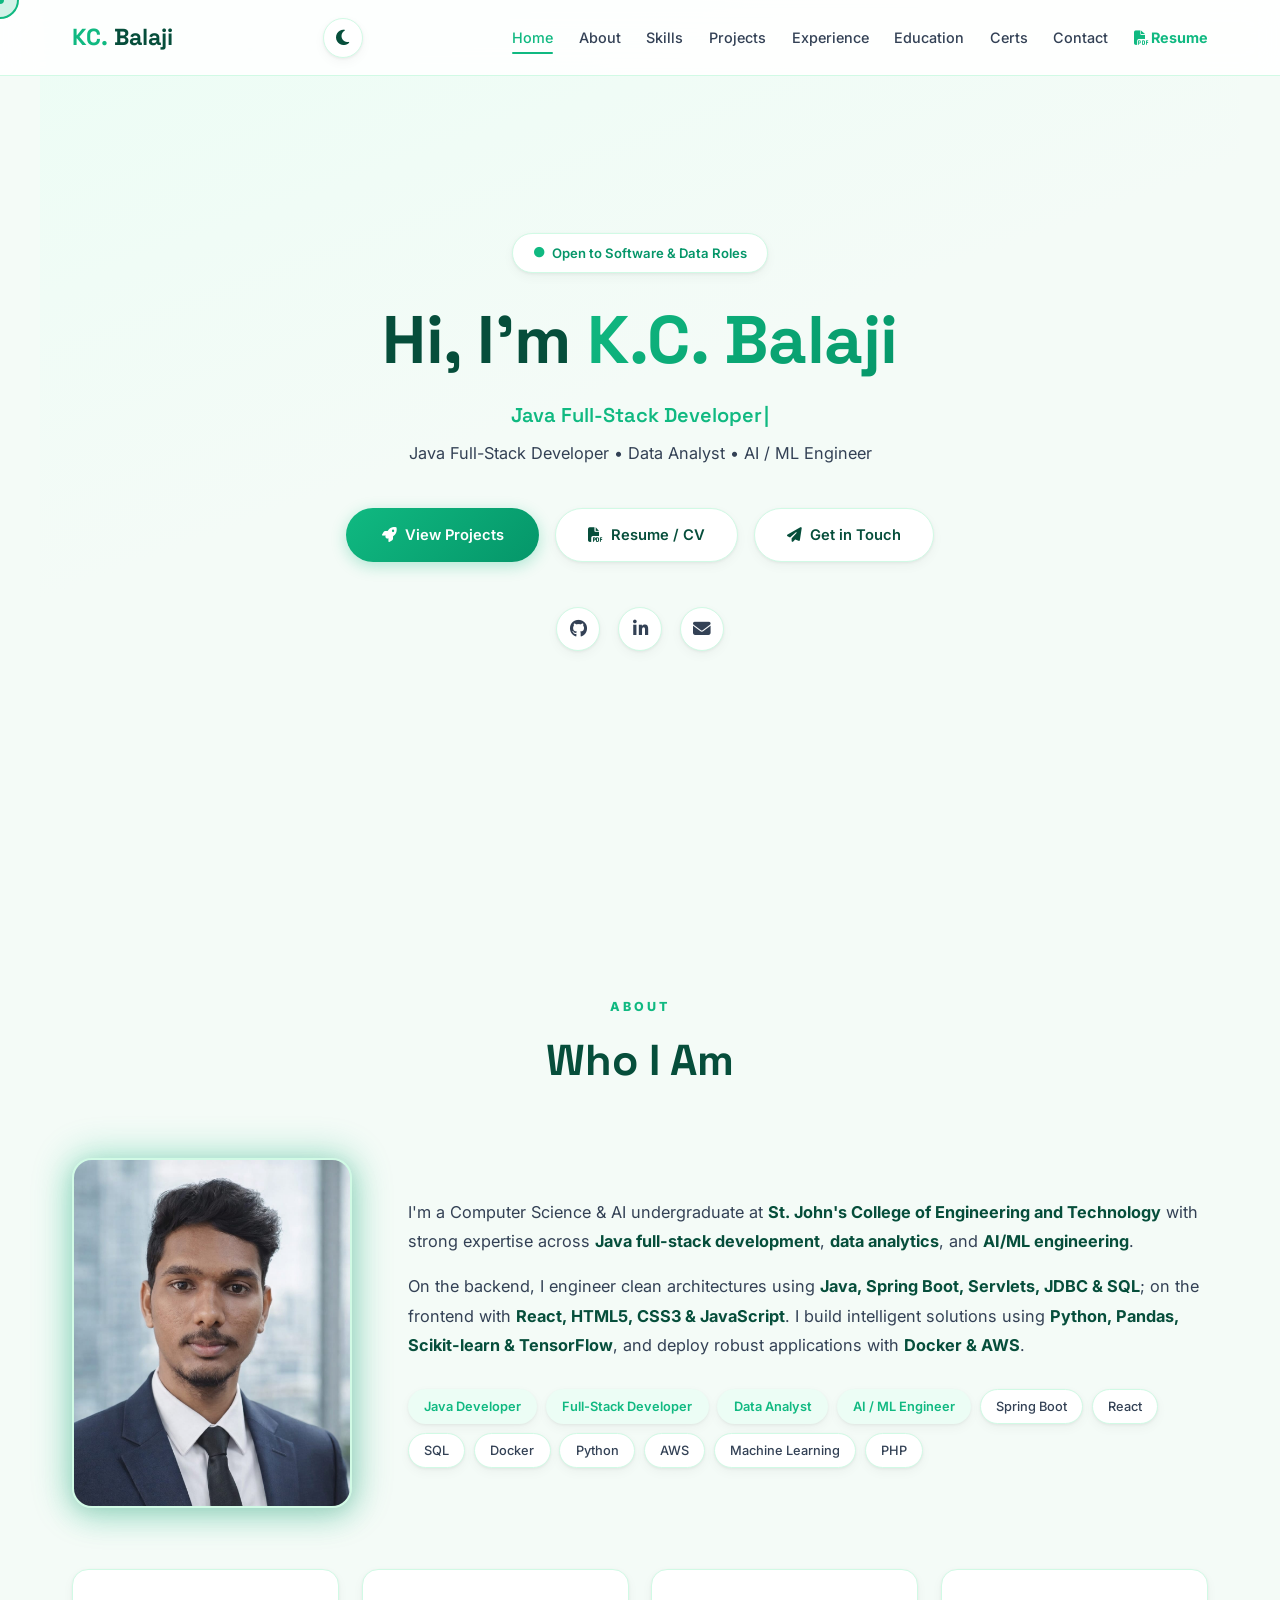
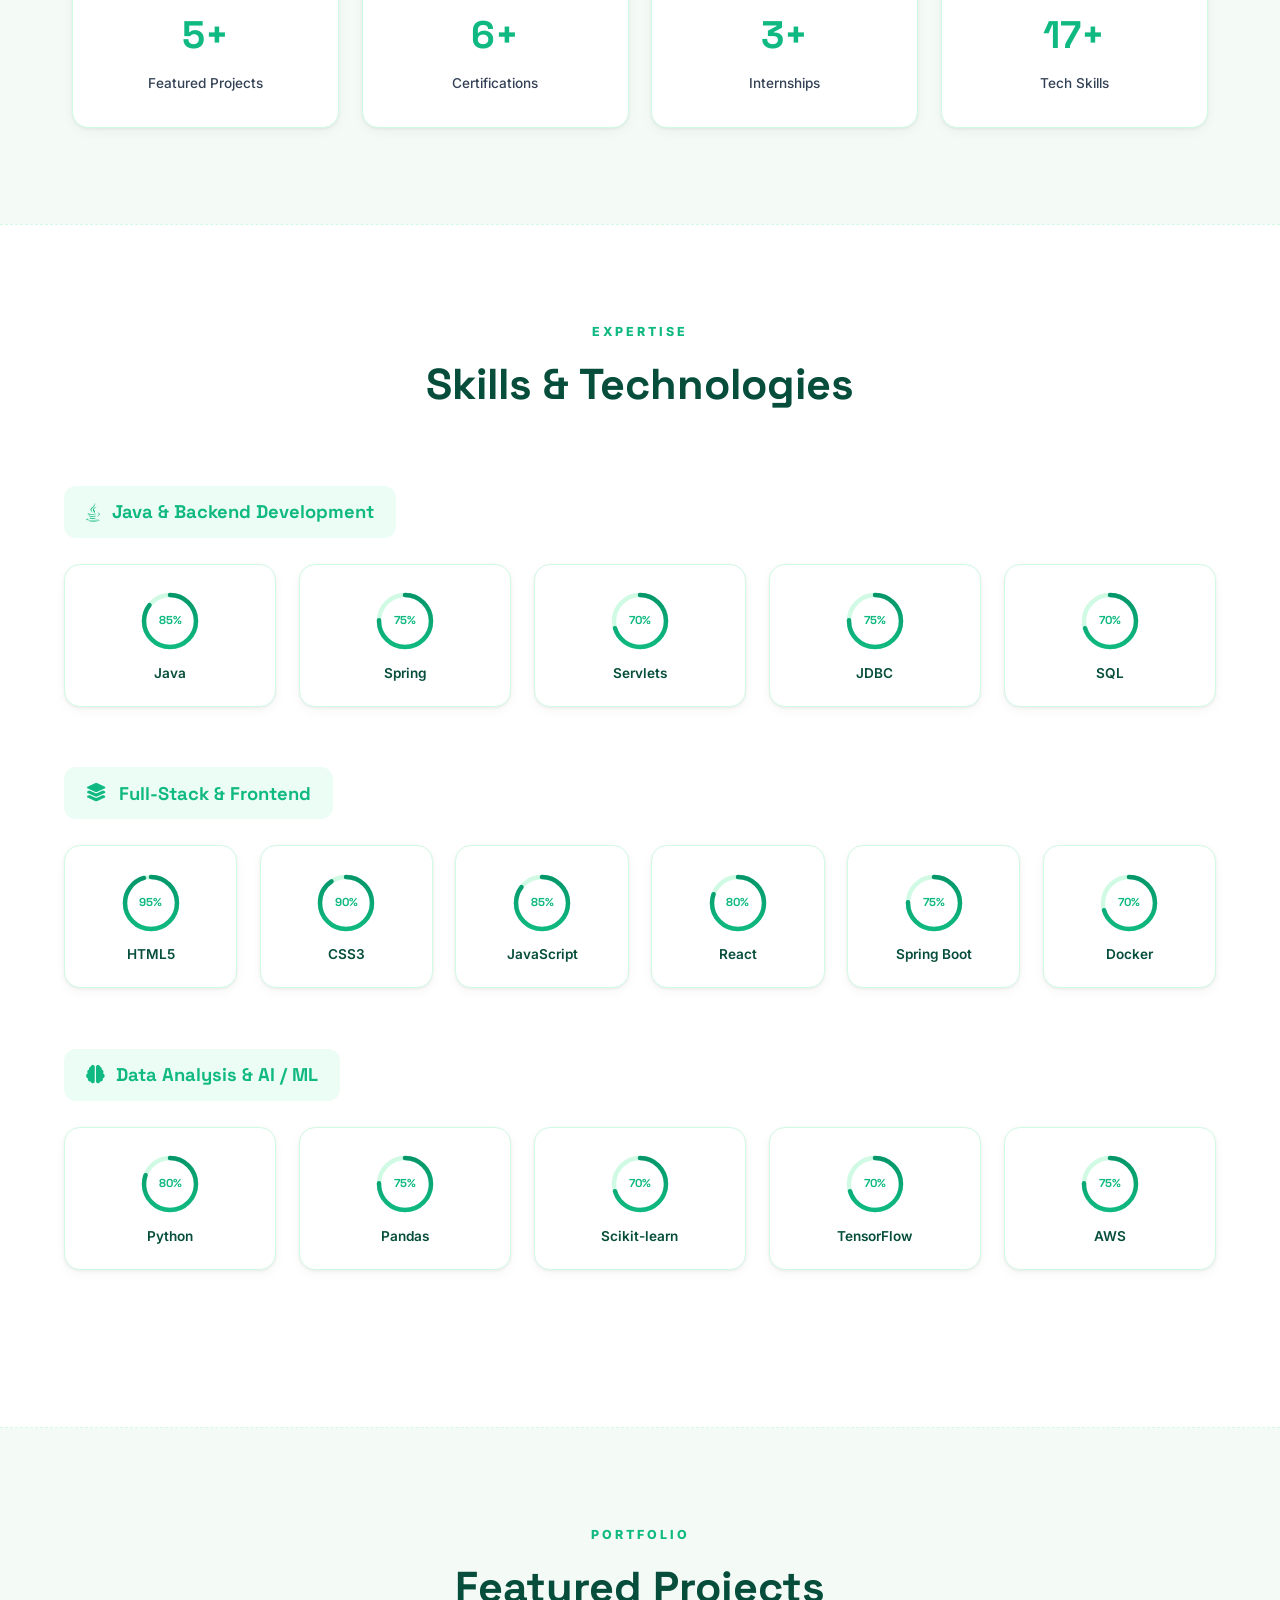
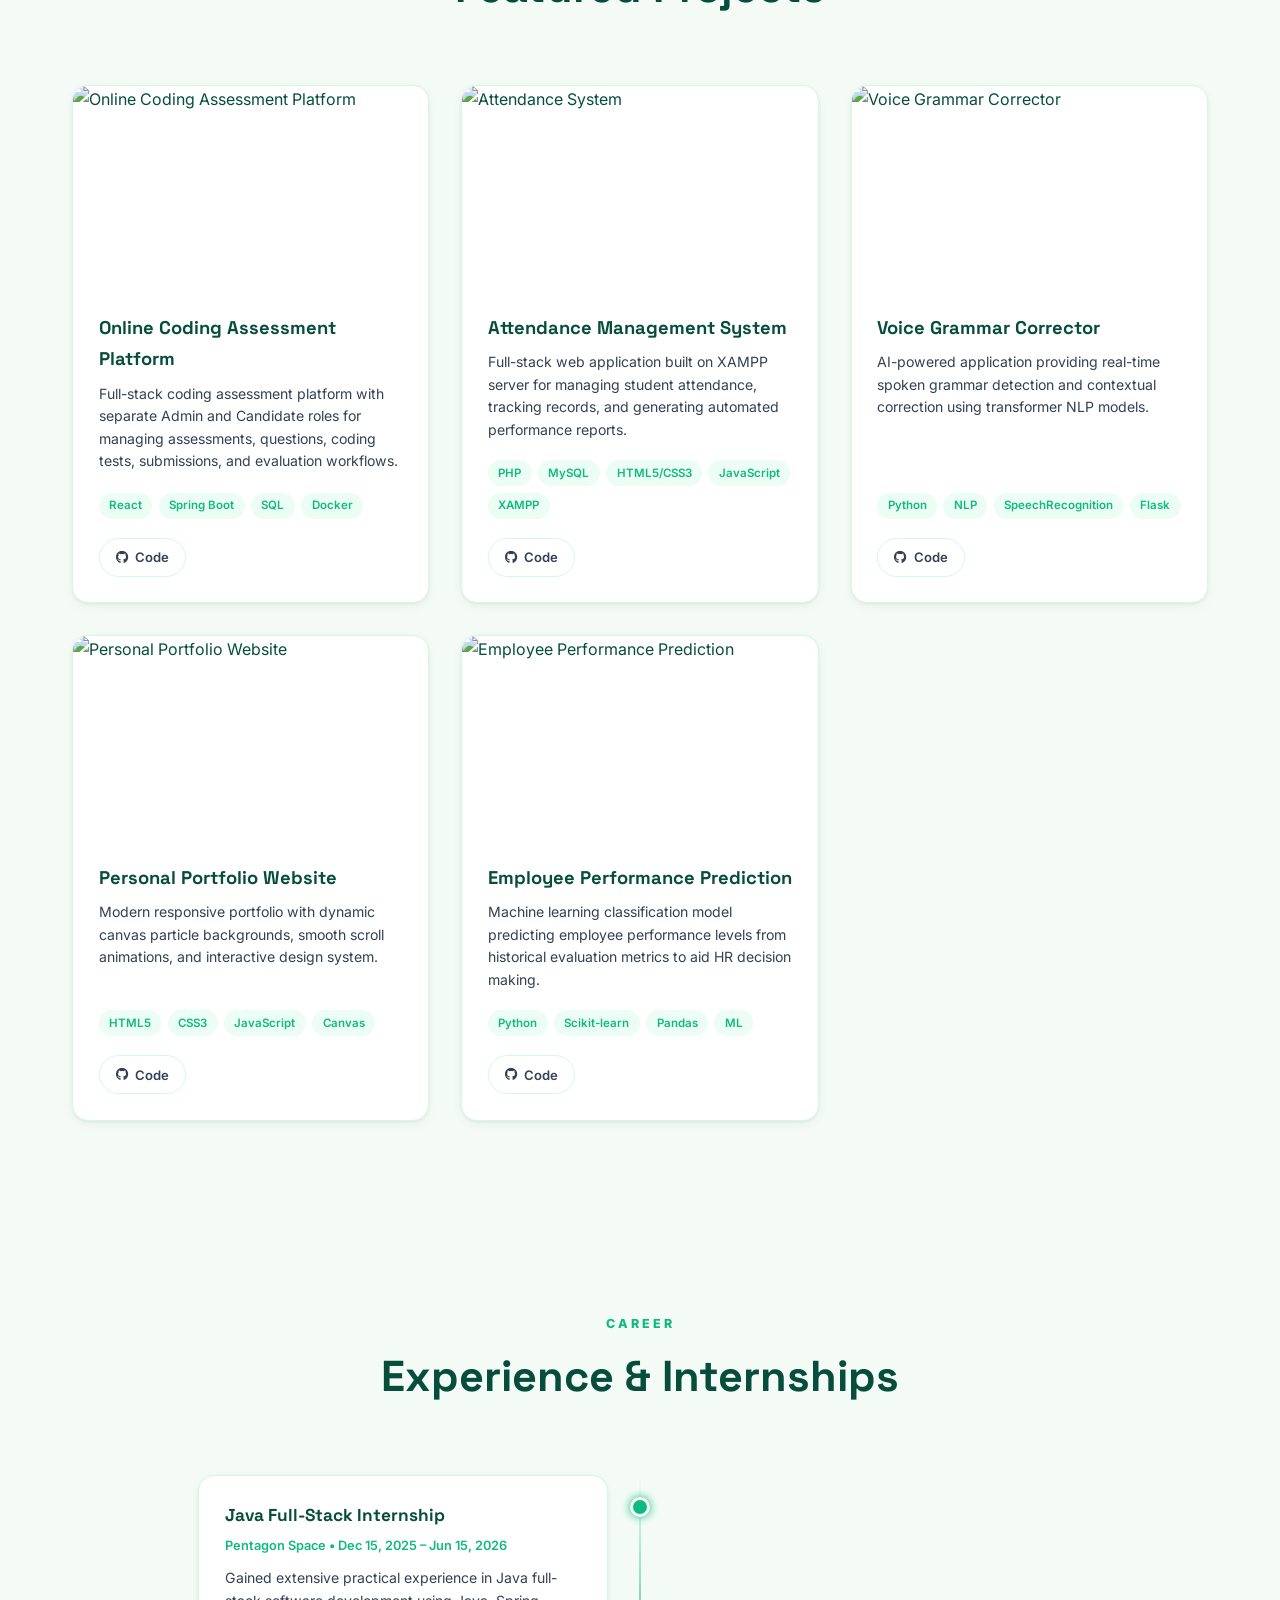
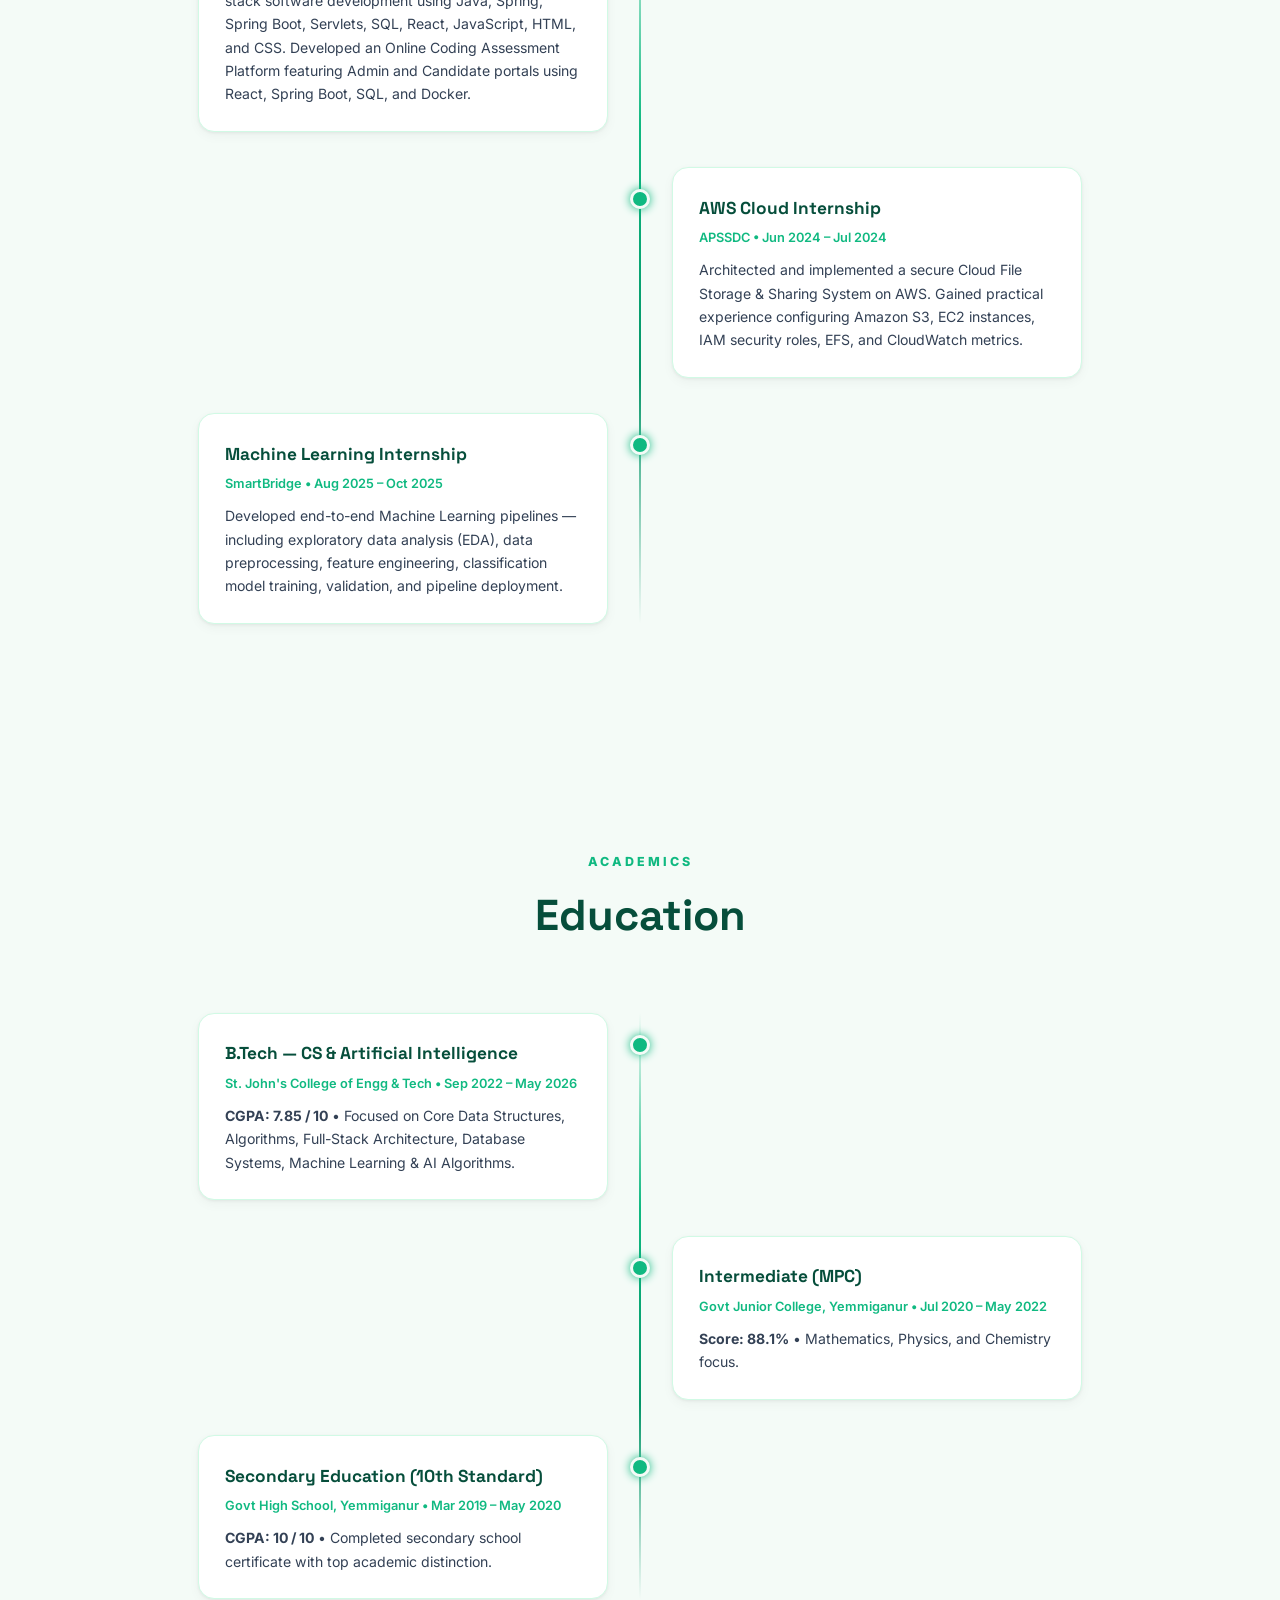
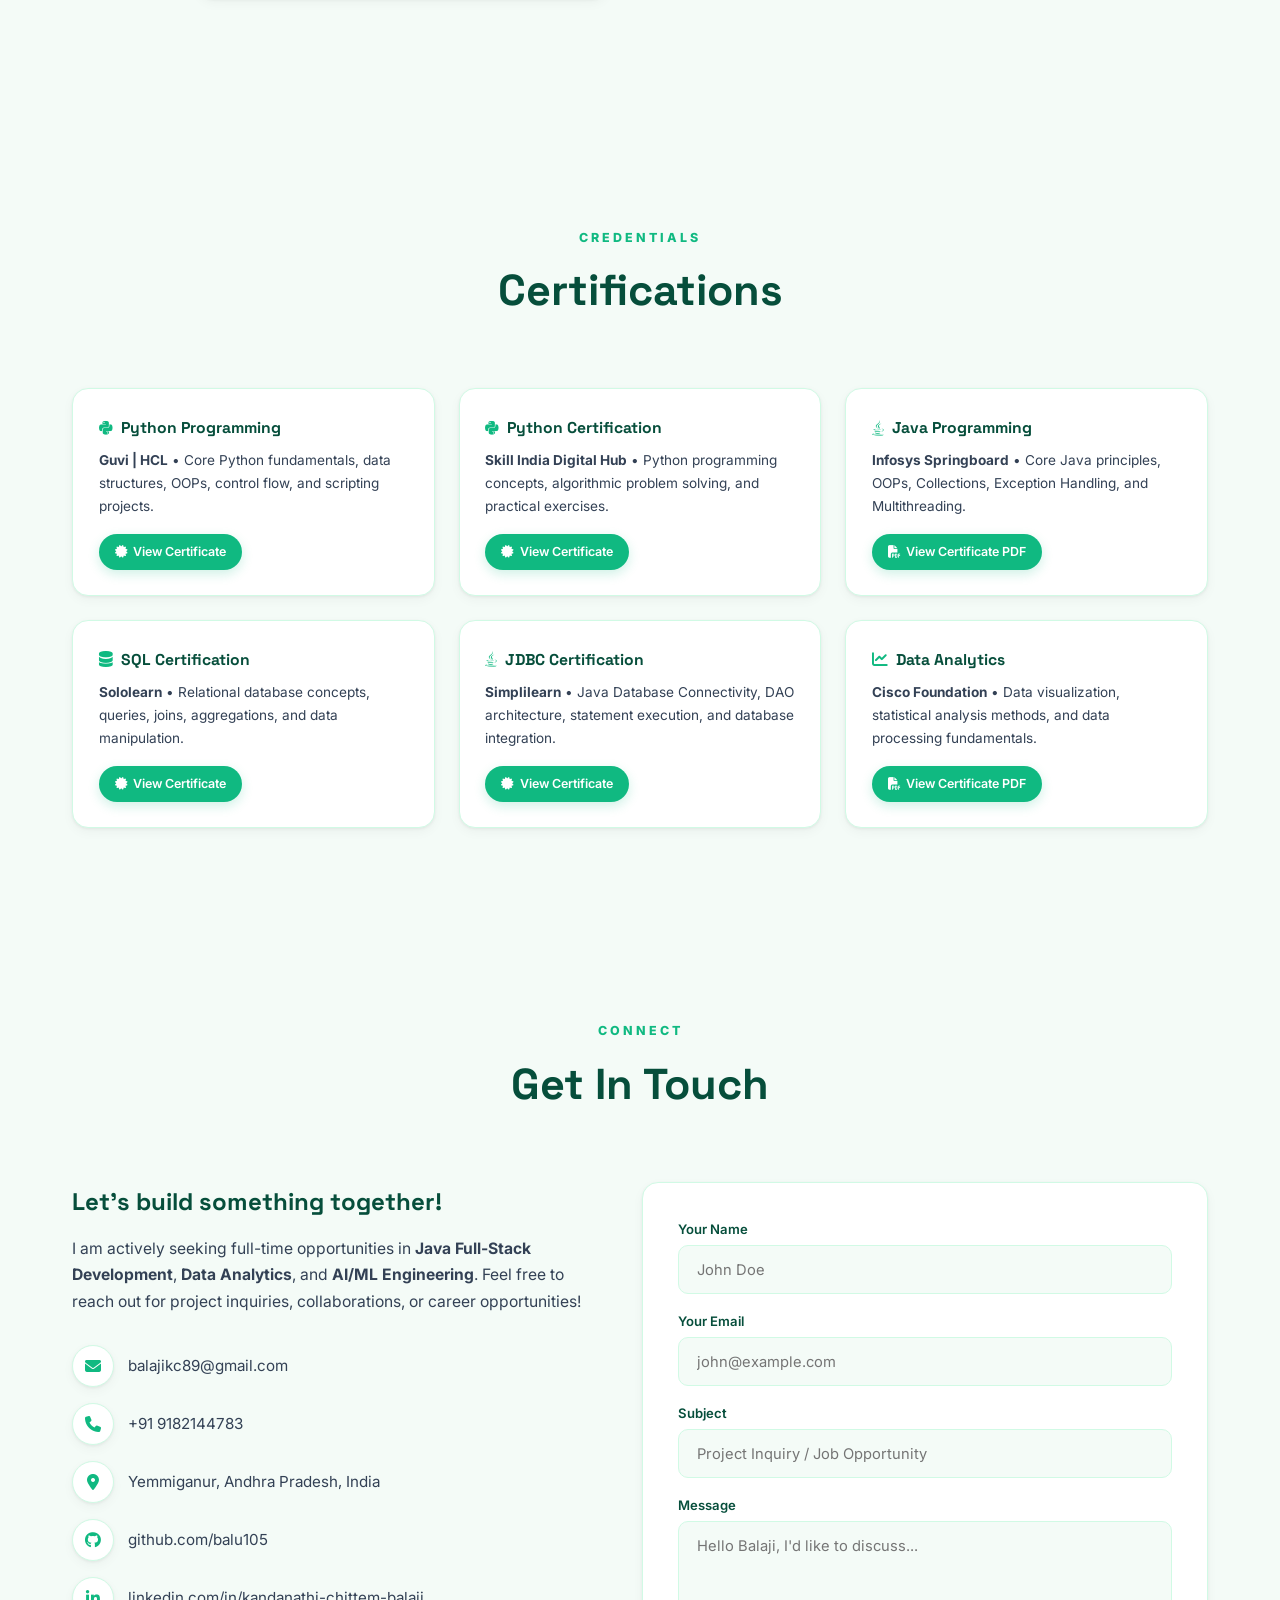
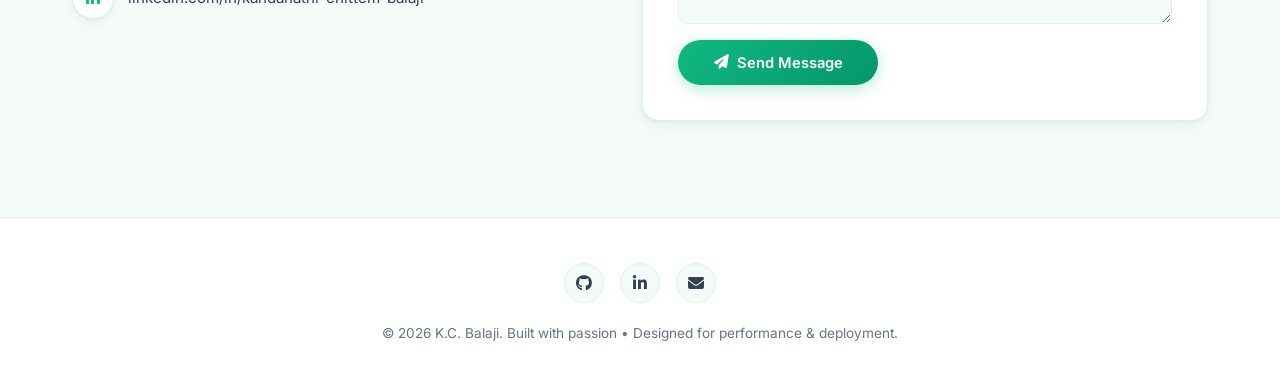
==== commit 2bfd2e82: "Update Attendance Management System tech stack to PHP, MySQL, HTML5/CSS3, JavaScript, XAMPP" ====
--- a/index.html
+++ b/index.html
@@ -114,6 +114,7 @@
           <span>Python</span>
           <span>AWS</span>
           <span>Machine Learning</span>
+          <span>PHP</span>
         </div>
       </div>
     </div>
@@ -363,8 +364,8 @@
         </div>
         <div class="project-info">
           <h3>Attendance Management System</h3>
-          <p>Full-stack web application for managing student attendance, tracking records, and generating automated performance reports.</p>
-          <div class="project-tags"><span>Python</span><span>HTML/CSS</span><span>SQLite</span></div>
+          <p>Full-stack web application built on XAMPP server for managing student attendance, tracking records, and generating automated performance reports.</p>
+          <div class="project-tags"><span>PHP</span><span>MySQL</span><span>HTML5/CSS3</span><span>JavaScript</span><span>XAMPP</span></div>
           <div class="project-links">
             <a href="https://github.com/balu105" target="_blank"><i class="fab fa-github"></i> Code</a>
           </div>
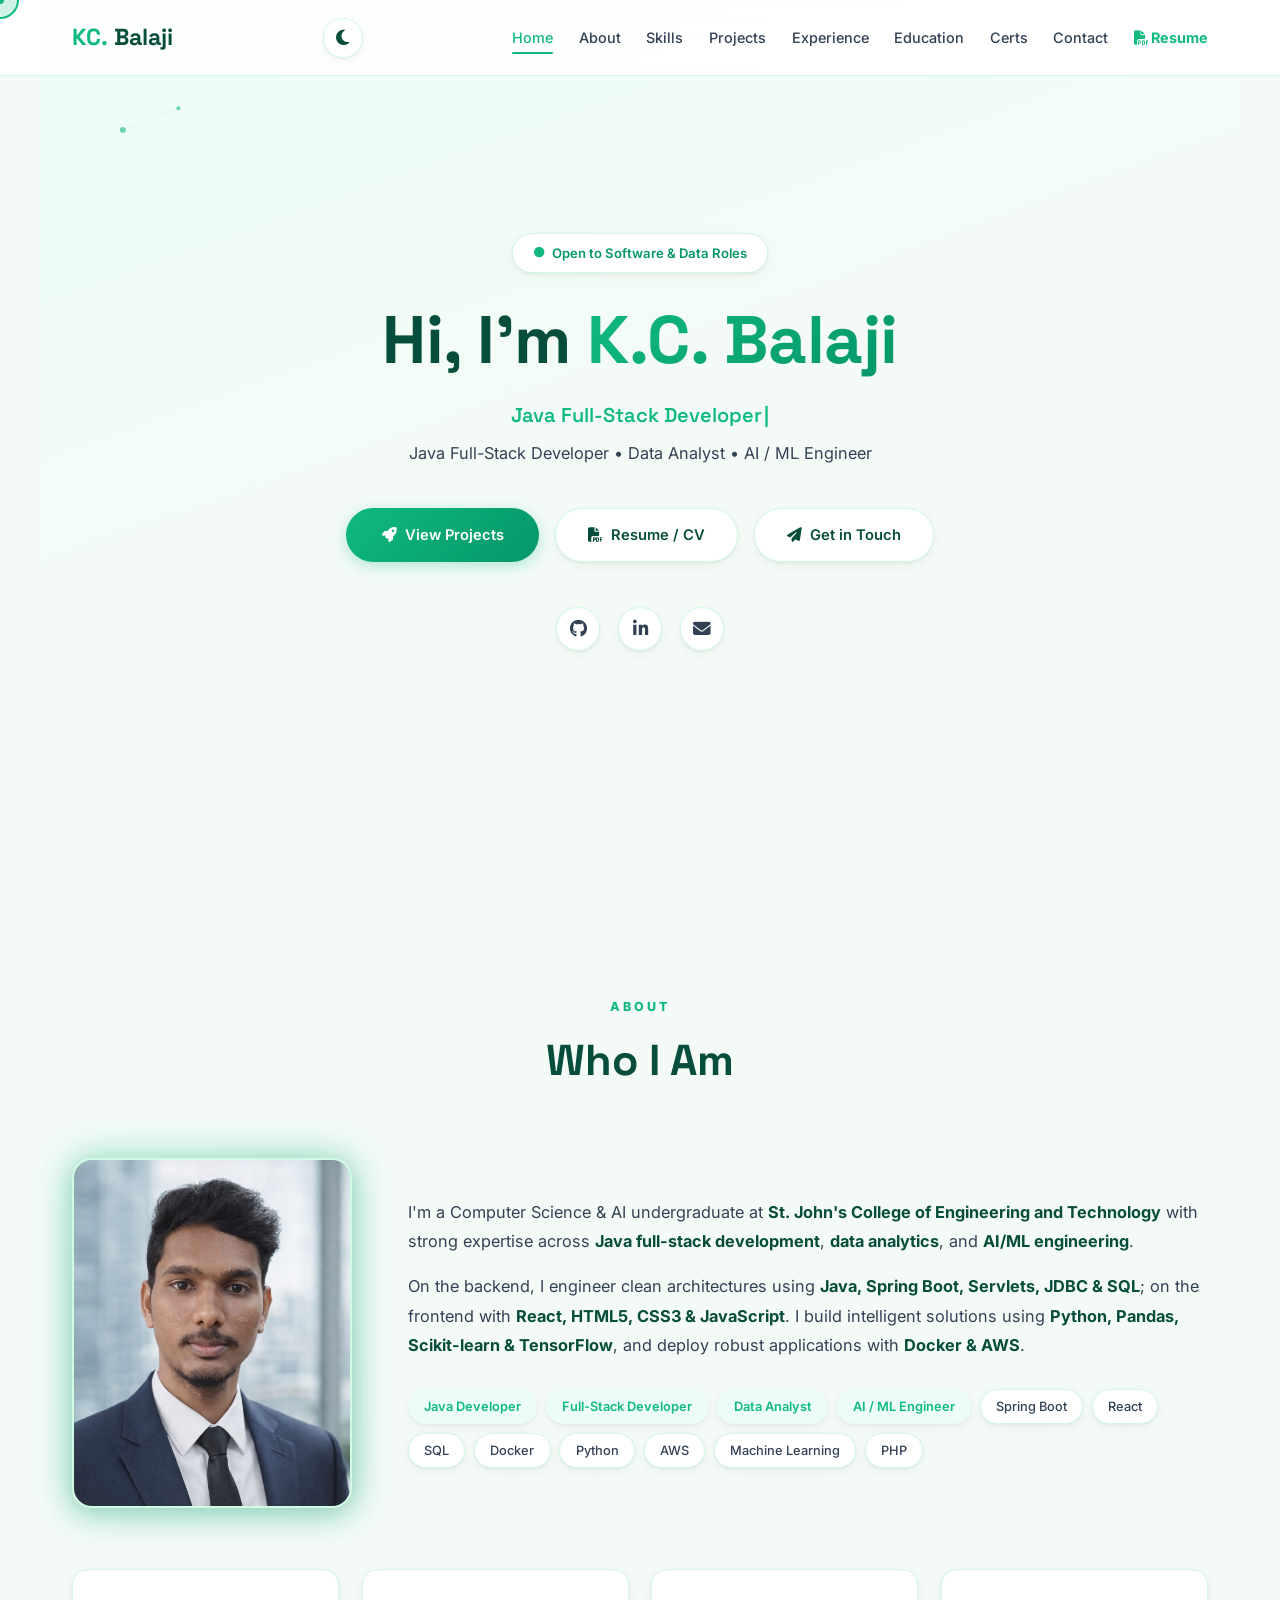
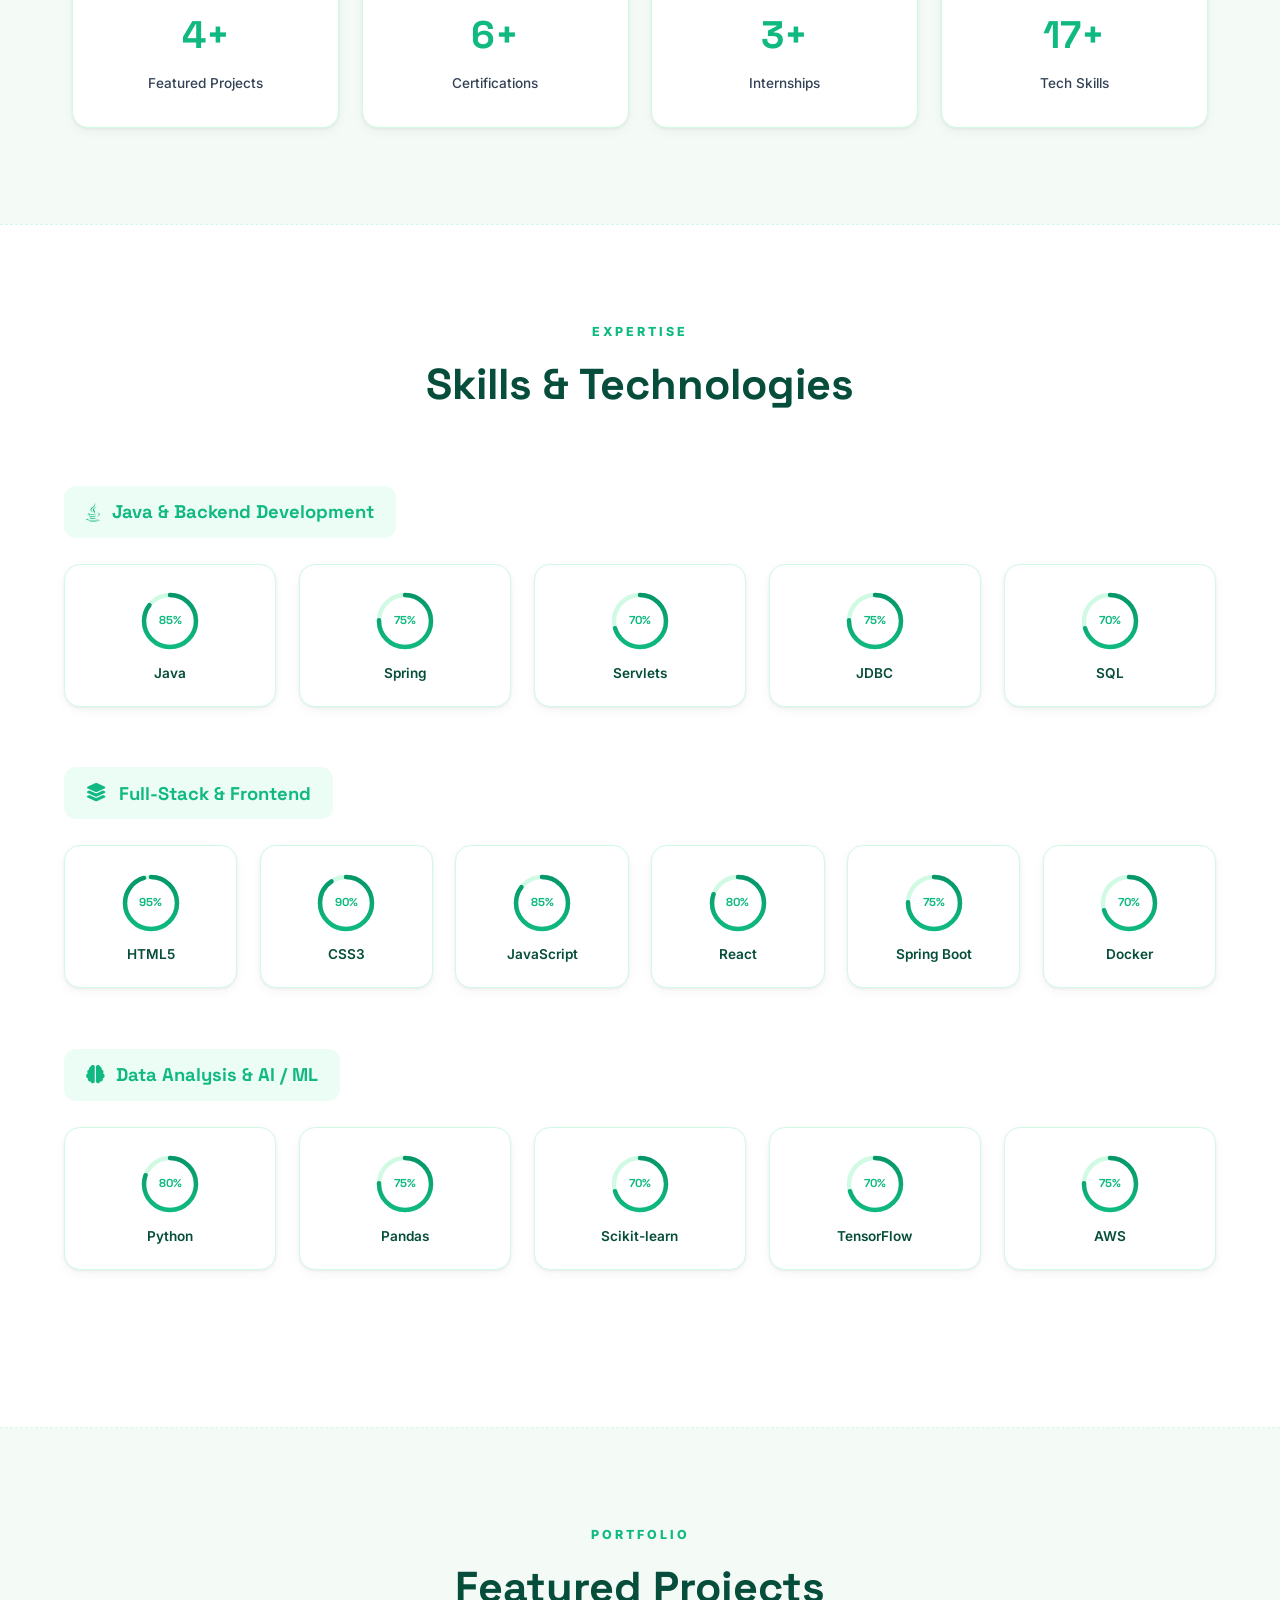
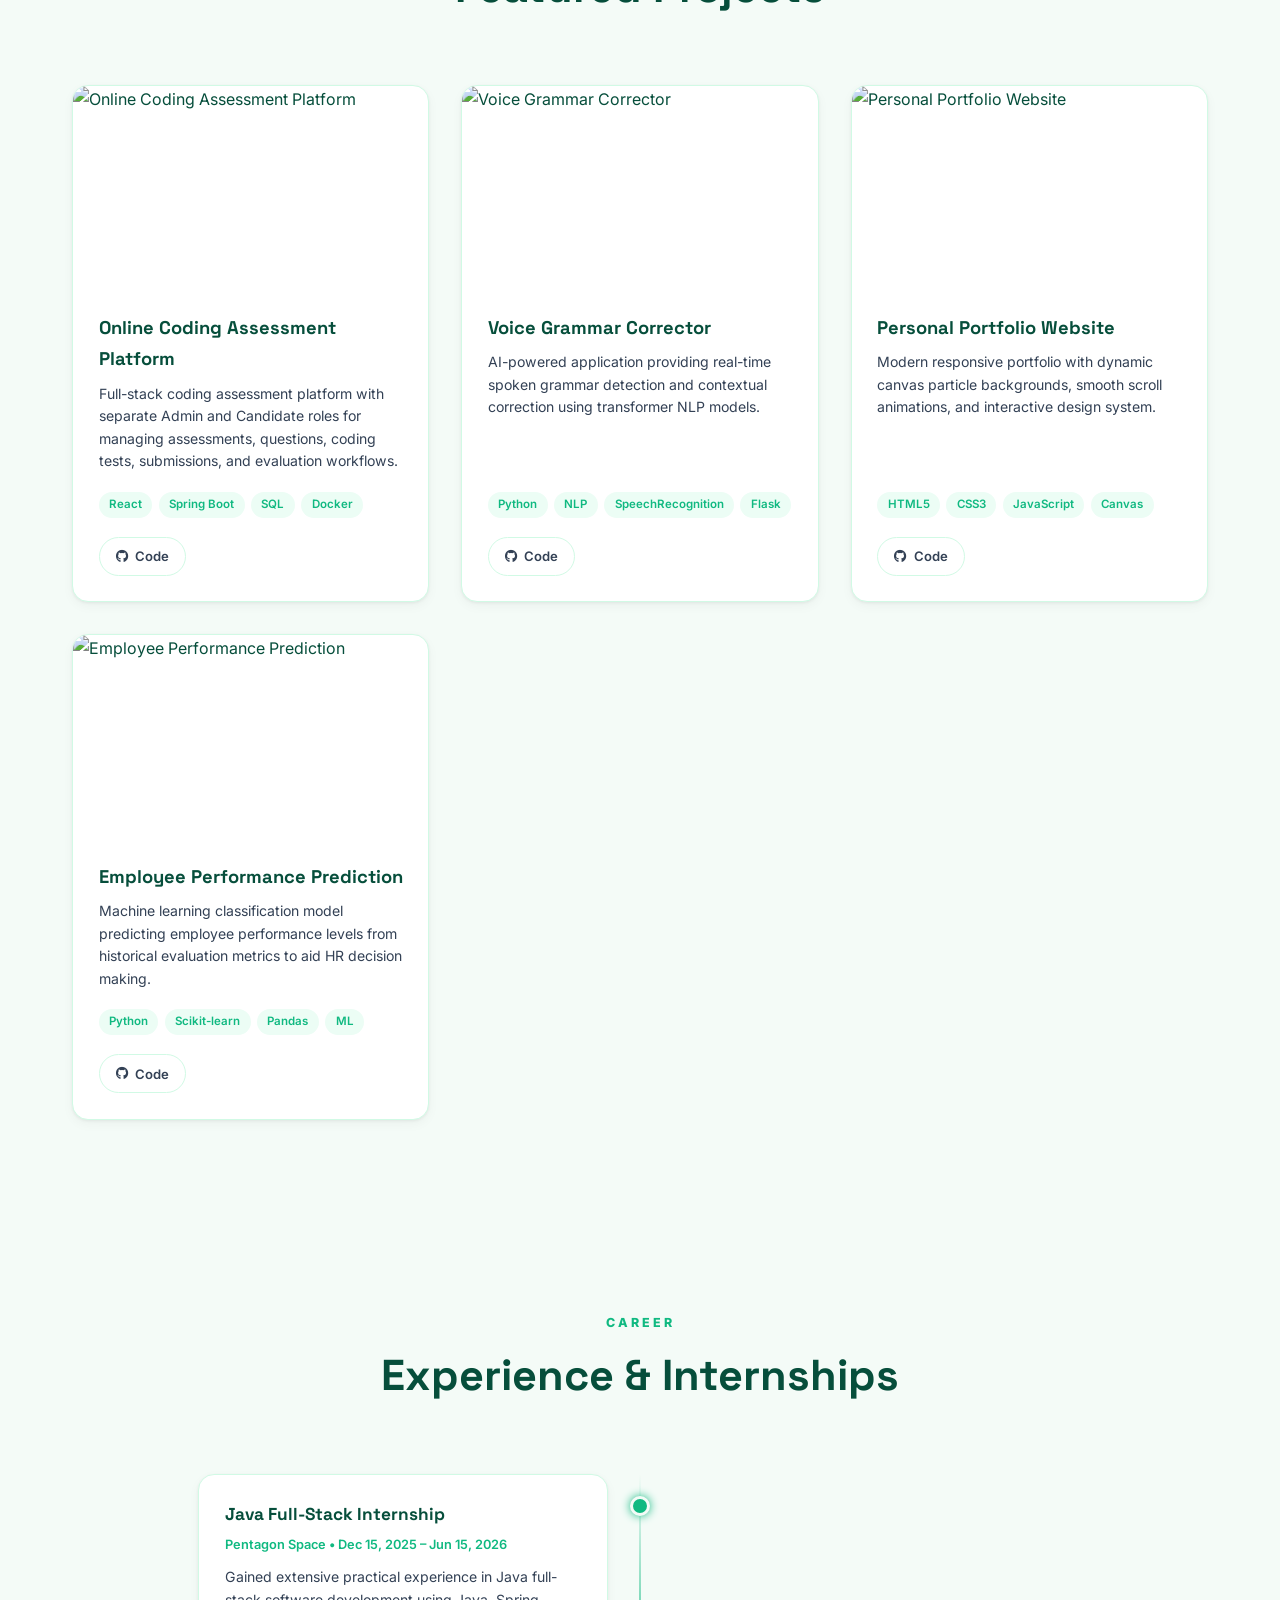
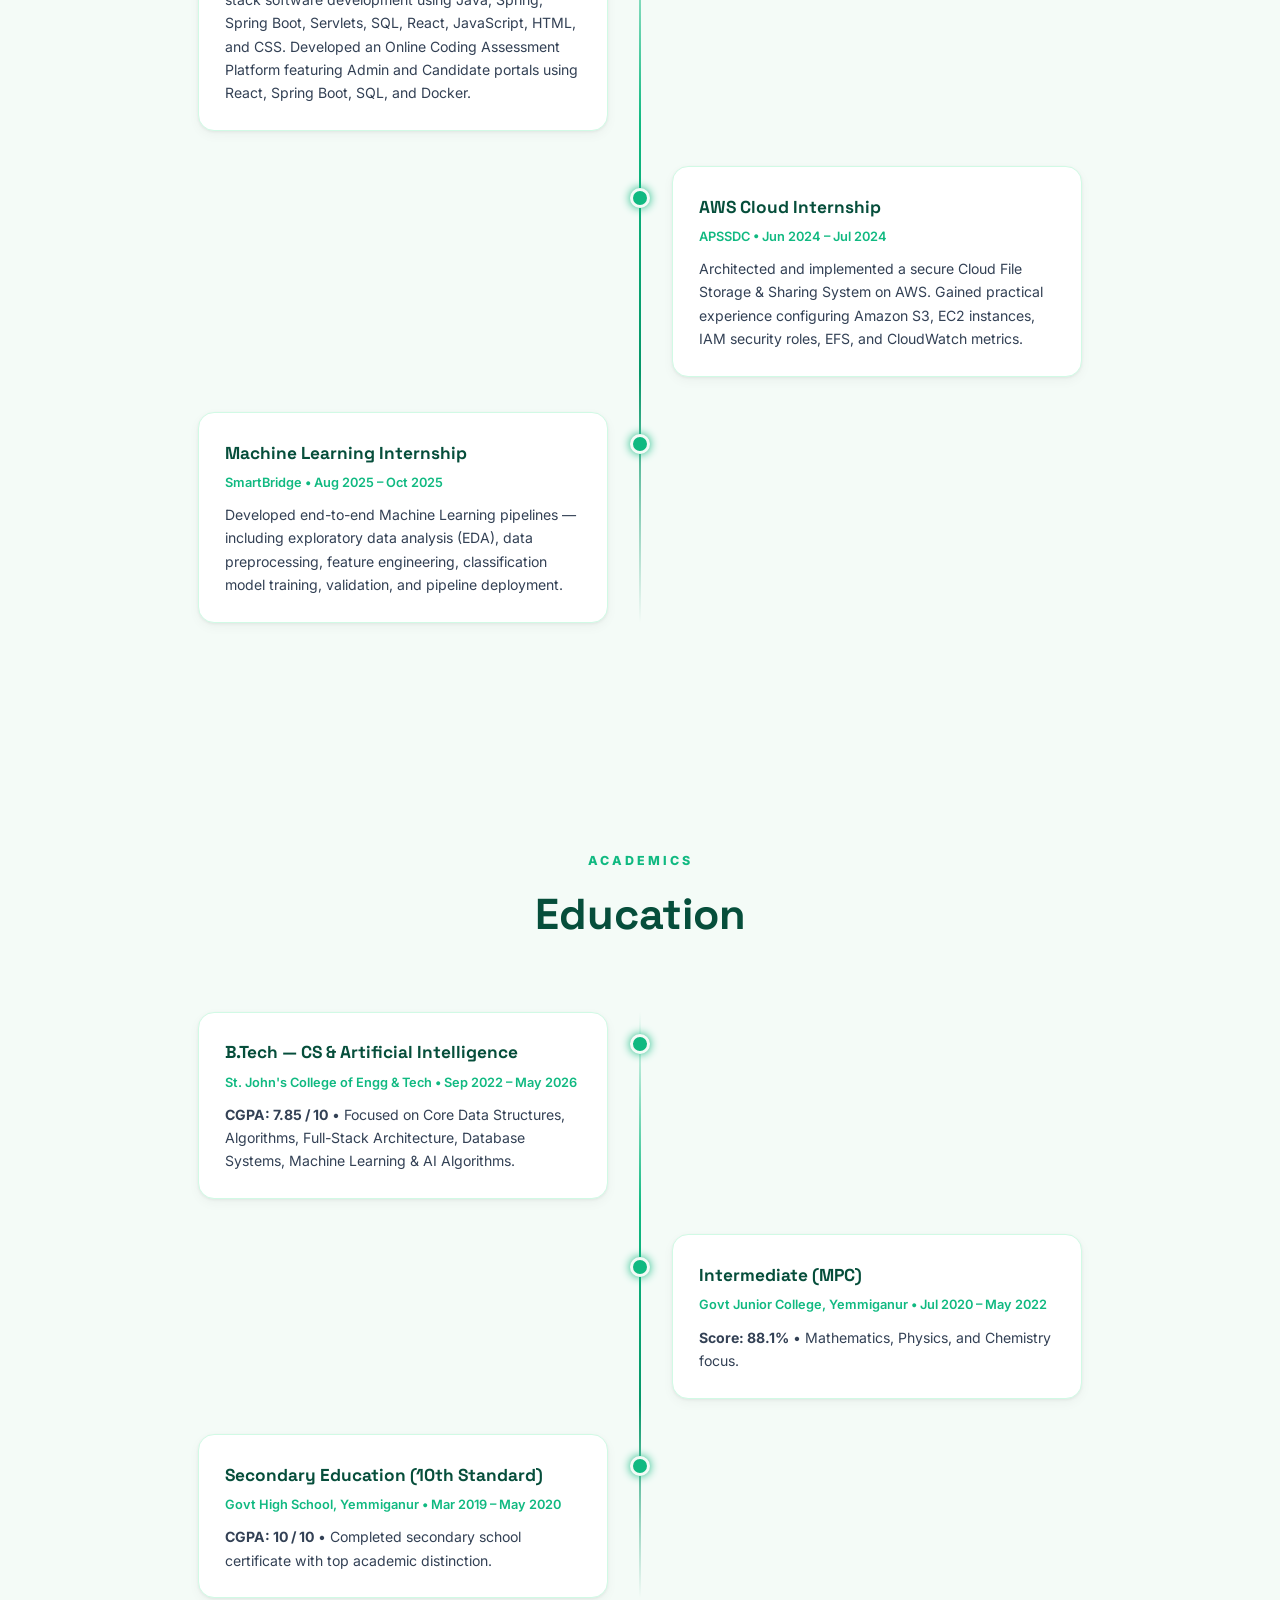
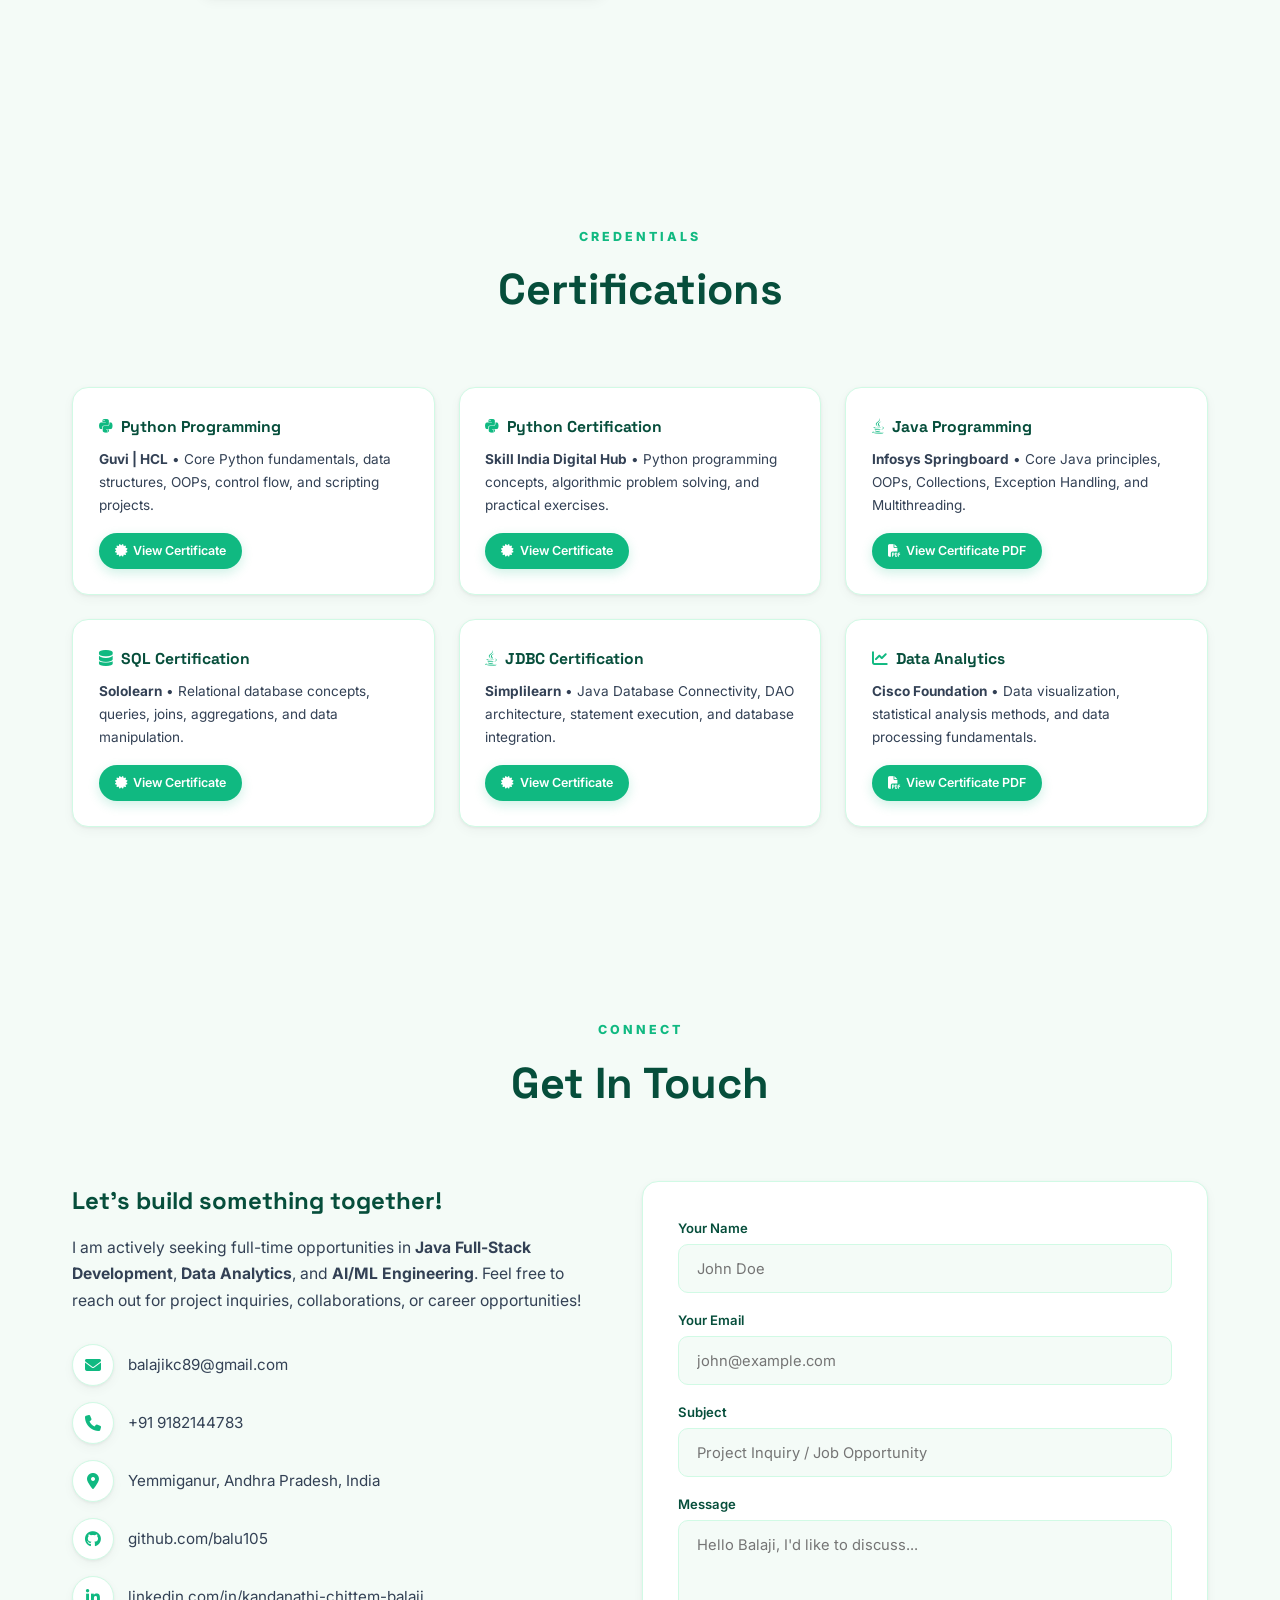
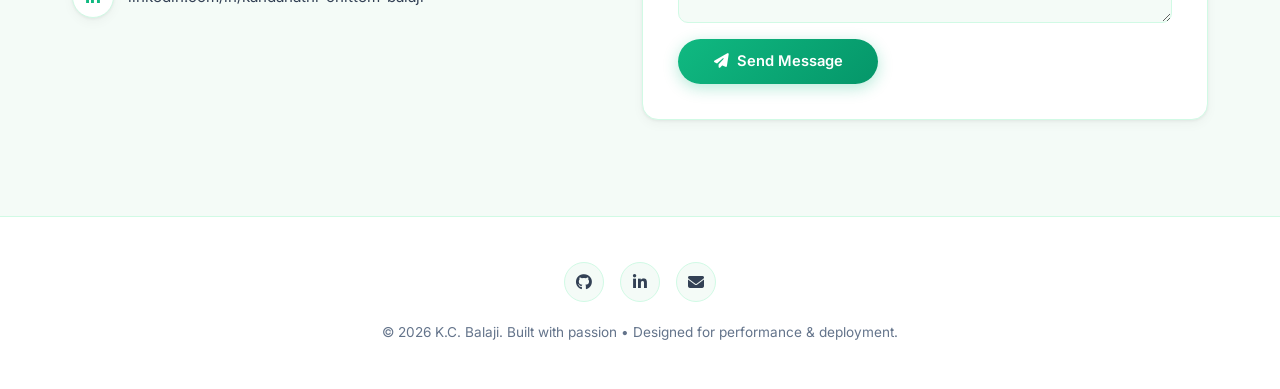
==== commit 7e0330c7: "Remove Attendance Management System project from portfolio" ====
--- a/index.html
+++ b/index.html
@@ -120,7 +120,7 @@
     </div>
     <div class="stats-row reveal">
       <div class="stat-card">
-        <div class="num" data-target="5">0</div>
+        <div class="num" data-target="4">0</div>
         <div class="label">Featured Projects</div>
       </div>
       <div class="stat-card">
@@ -352,20 +352,6 @@
           <h3>Online Coding Assessment Platform</h3>
           <p>Full-stack coding assessment platform with separate Admin and Candidate roles for managing assessments, questions, coding tests, submissions, and evaluation workflows.</p>
           <div class="project-tags"><span>React</span><span>Spring Boot</span><span>SQL</span><span>Docker</span></div>
-          <div class="project-links">
-            <a href="https://github.com/balu105" target="_blank"><i class="fab fa-github"></i> Code</a>
-          </div>
-        </div>
-      </div>
-
-      <div class="project-card reveal">
-        <div class="project-img-wrapper">
-          <img src="https://images.unsplash.com/photo-1506784983877-45594efa4cbe?w=600&h=400&fit=crop" loading="lazy" decoding="async" alt="Attendance System">
-        </div>
-        <div class="project-info">
-          <h3>Attendance Management System</h3>
-          <p>Full-stack web application built on XAMPP server for managing student attendance, tracking records, and generating automated performance reports.</p>
-          <div class="project-tags"><span>PHP</span><span>MySQL</span><span>HTML5/CSS3</span><span>JavaScript</span><span>XAMPP</span></div>
           <div class="project-links">
             <a href="https://github.com/balu105" target="_blank"><i class="fab fa-github"></i> Code</a>
           </div>
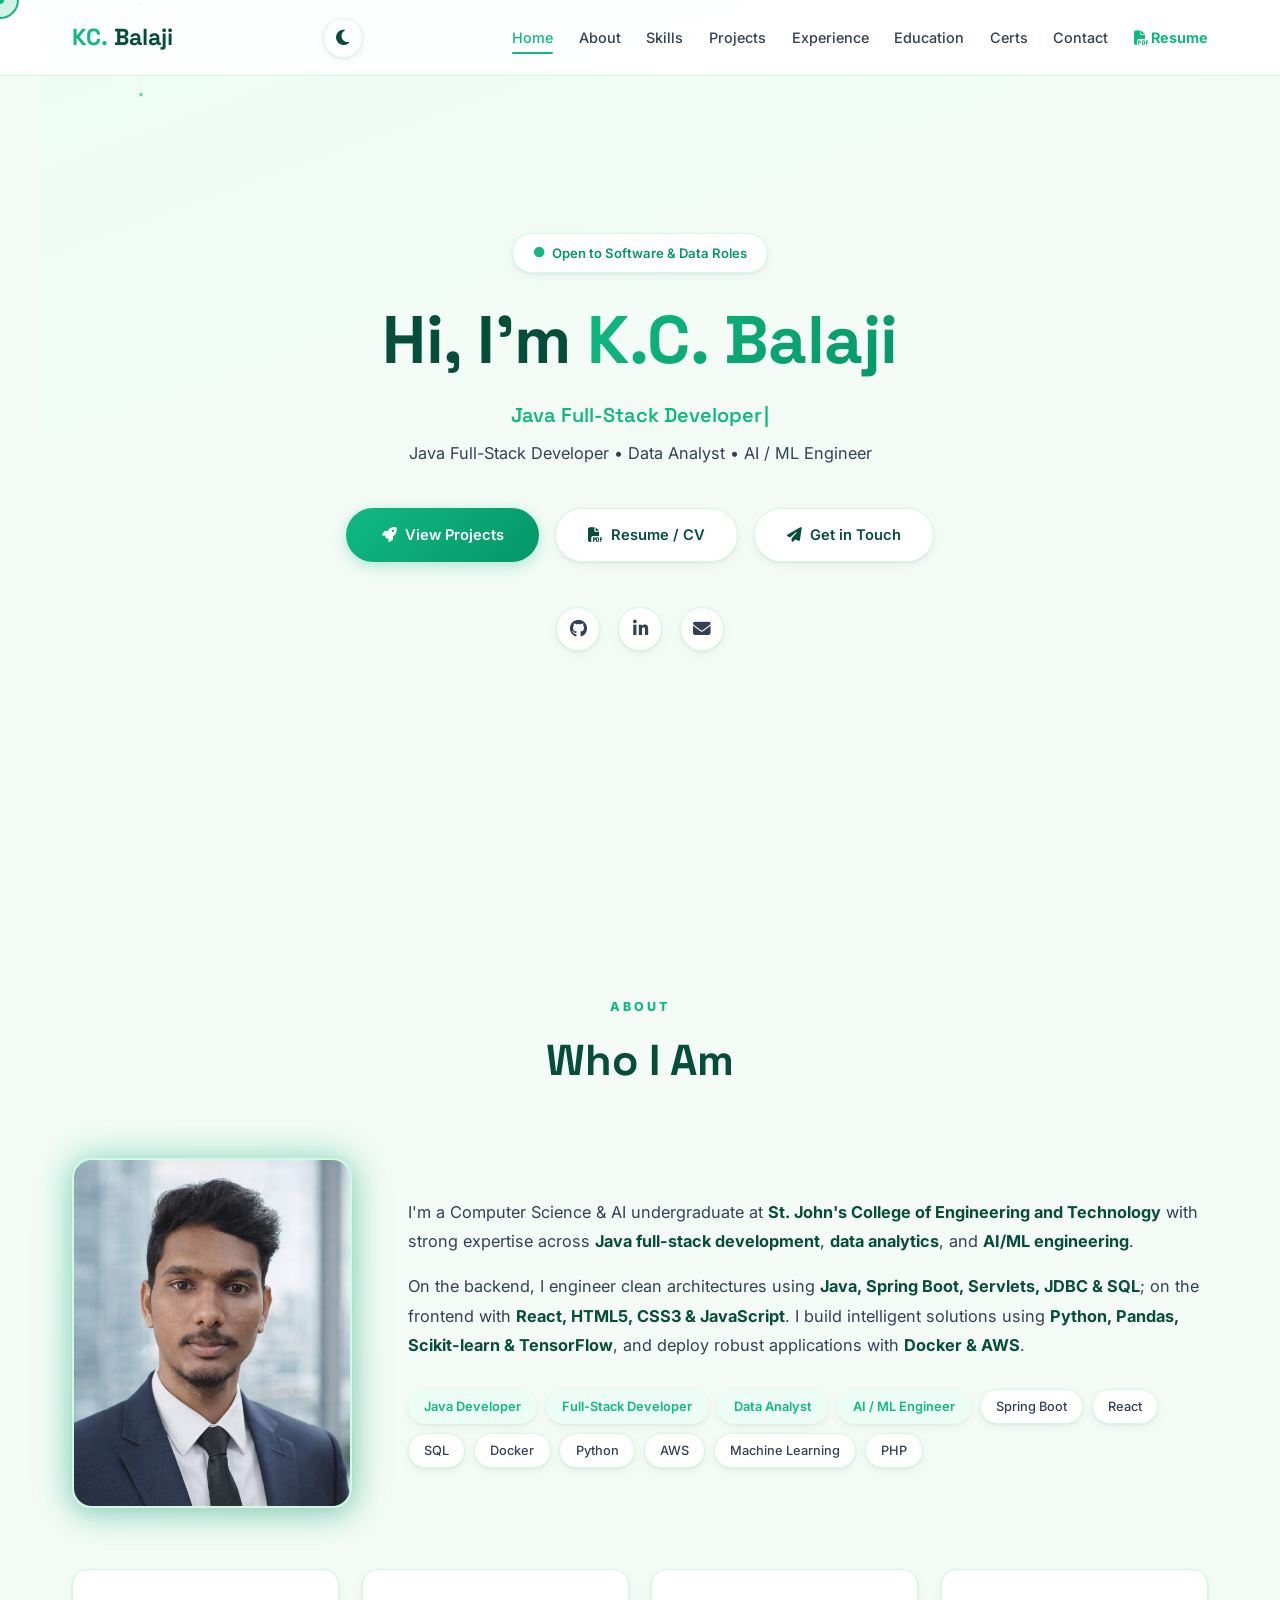
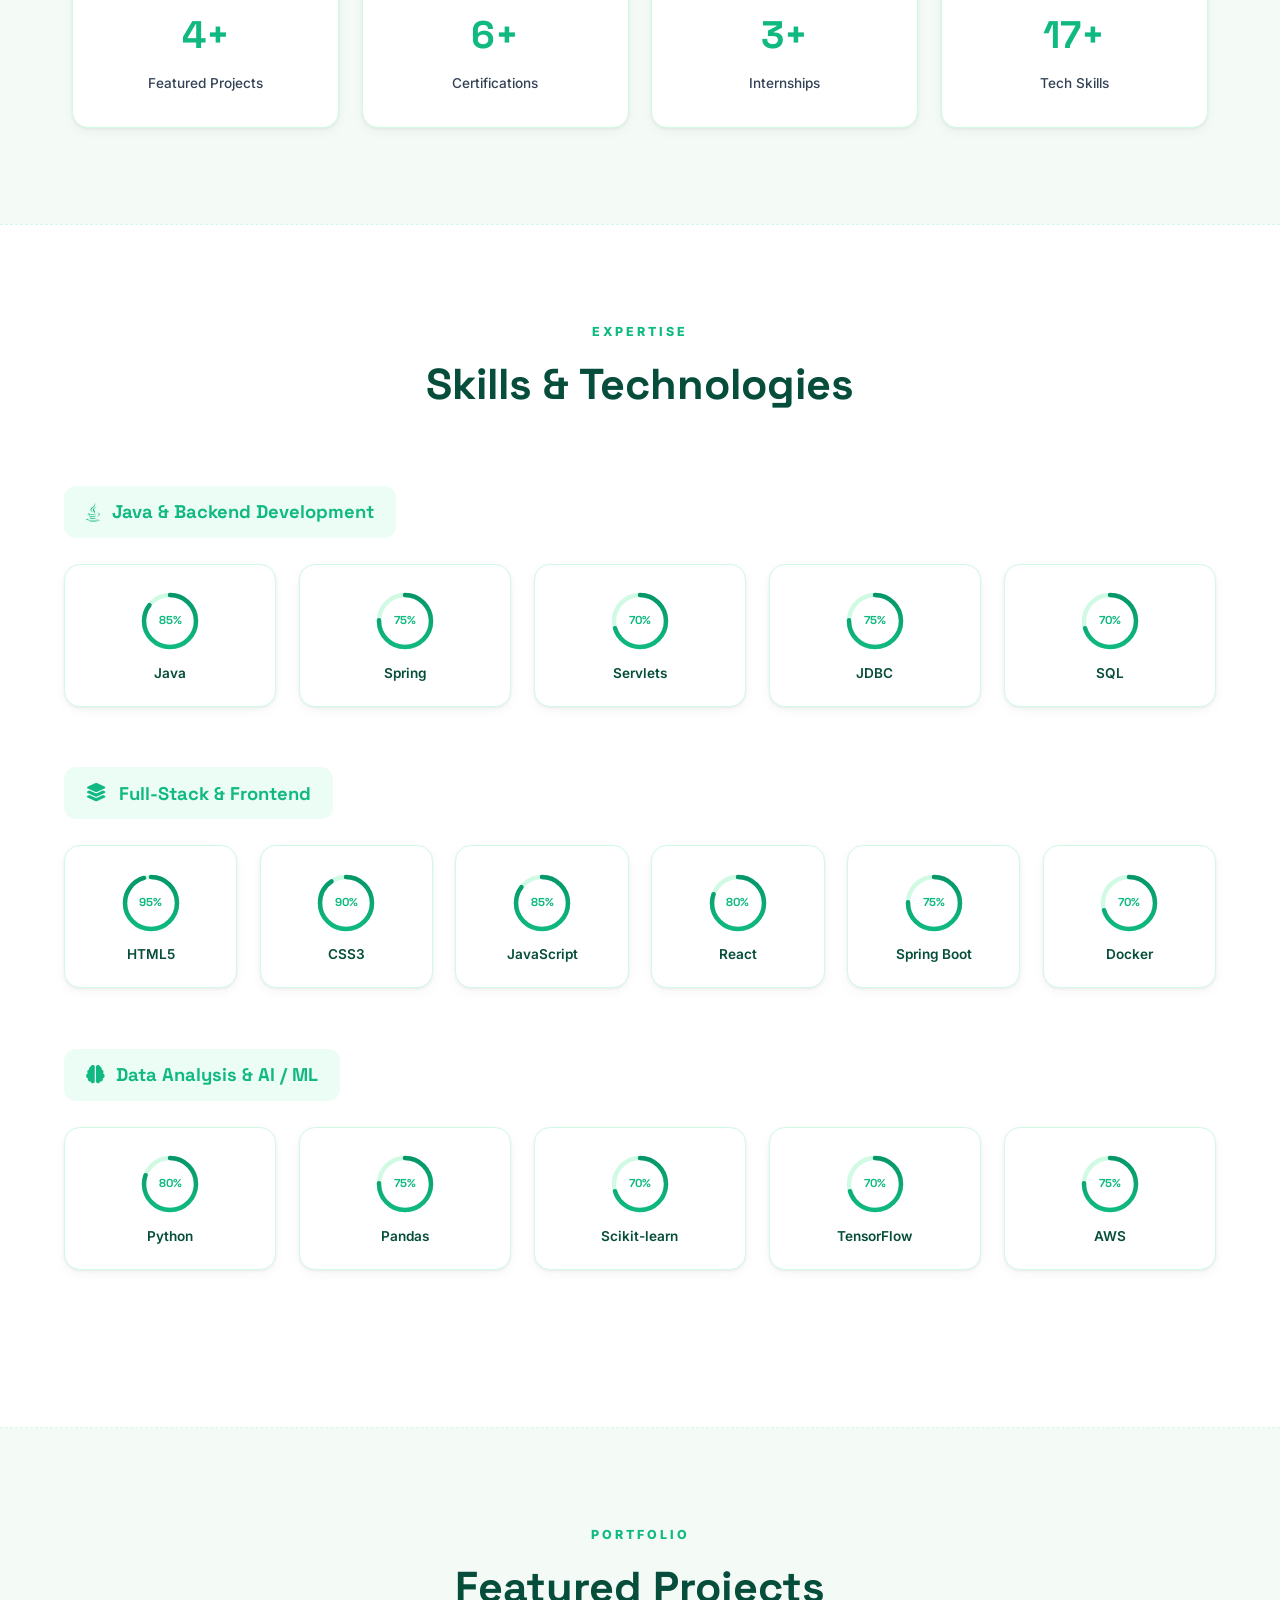
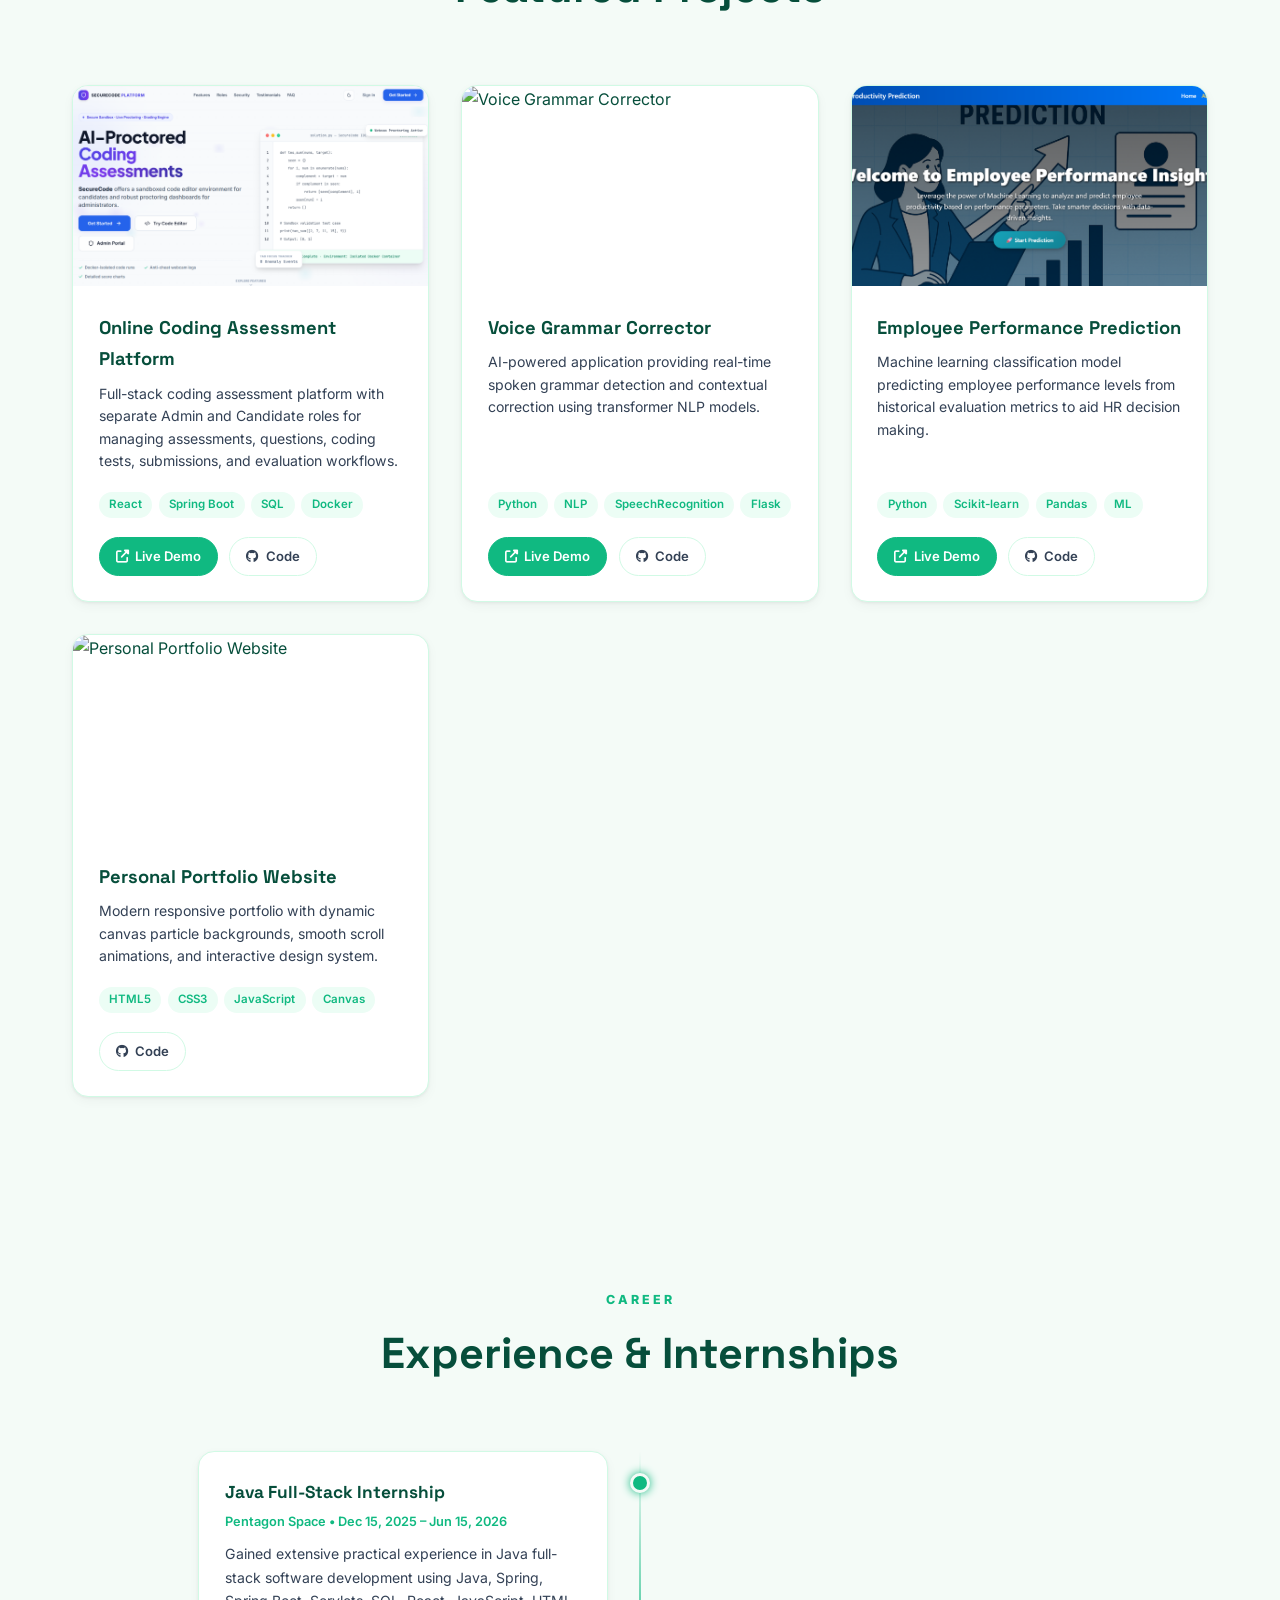
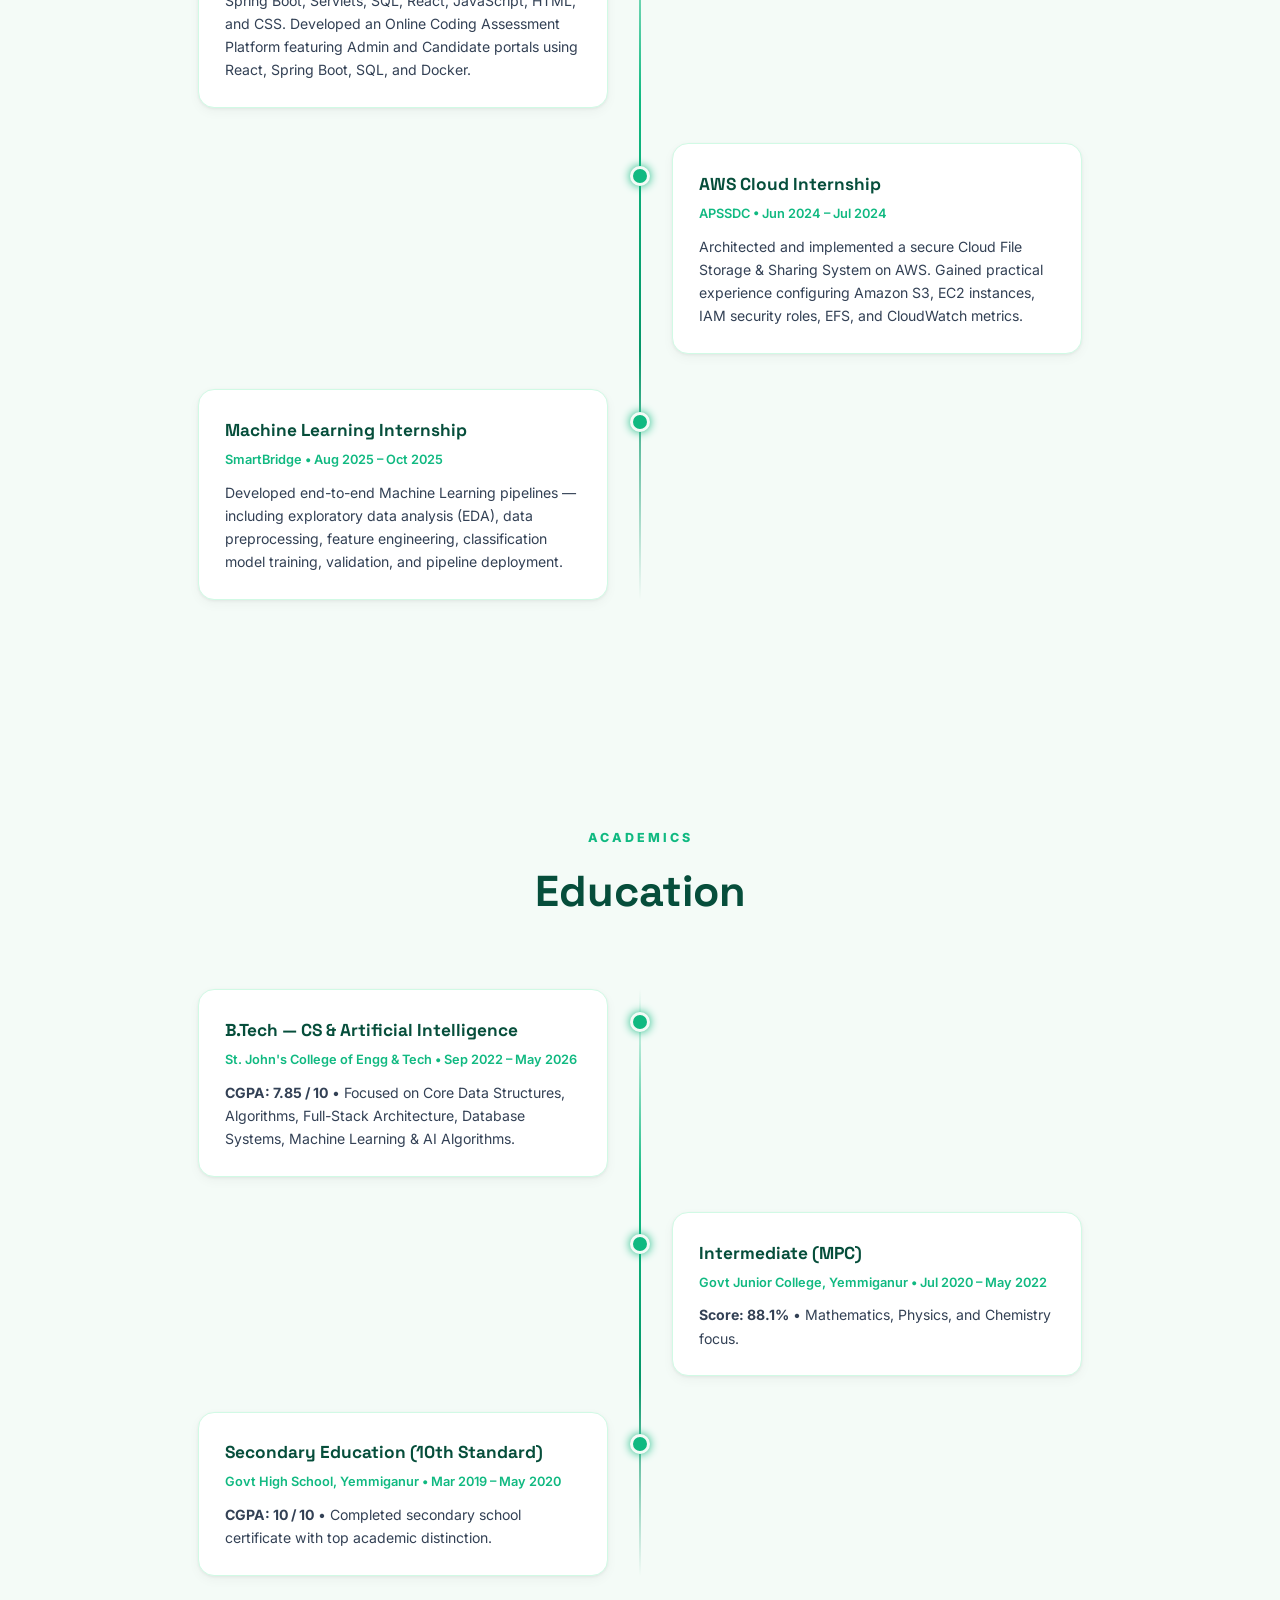
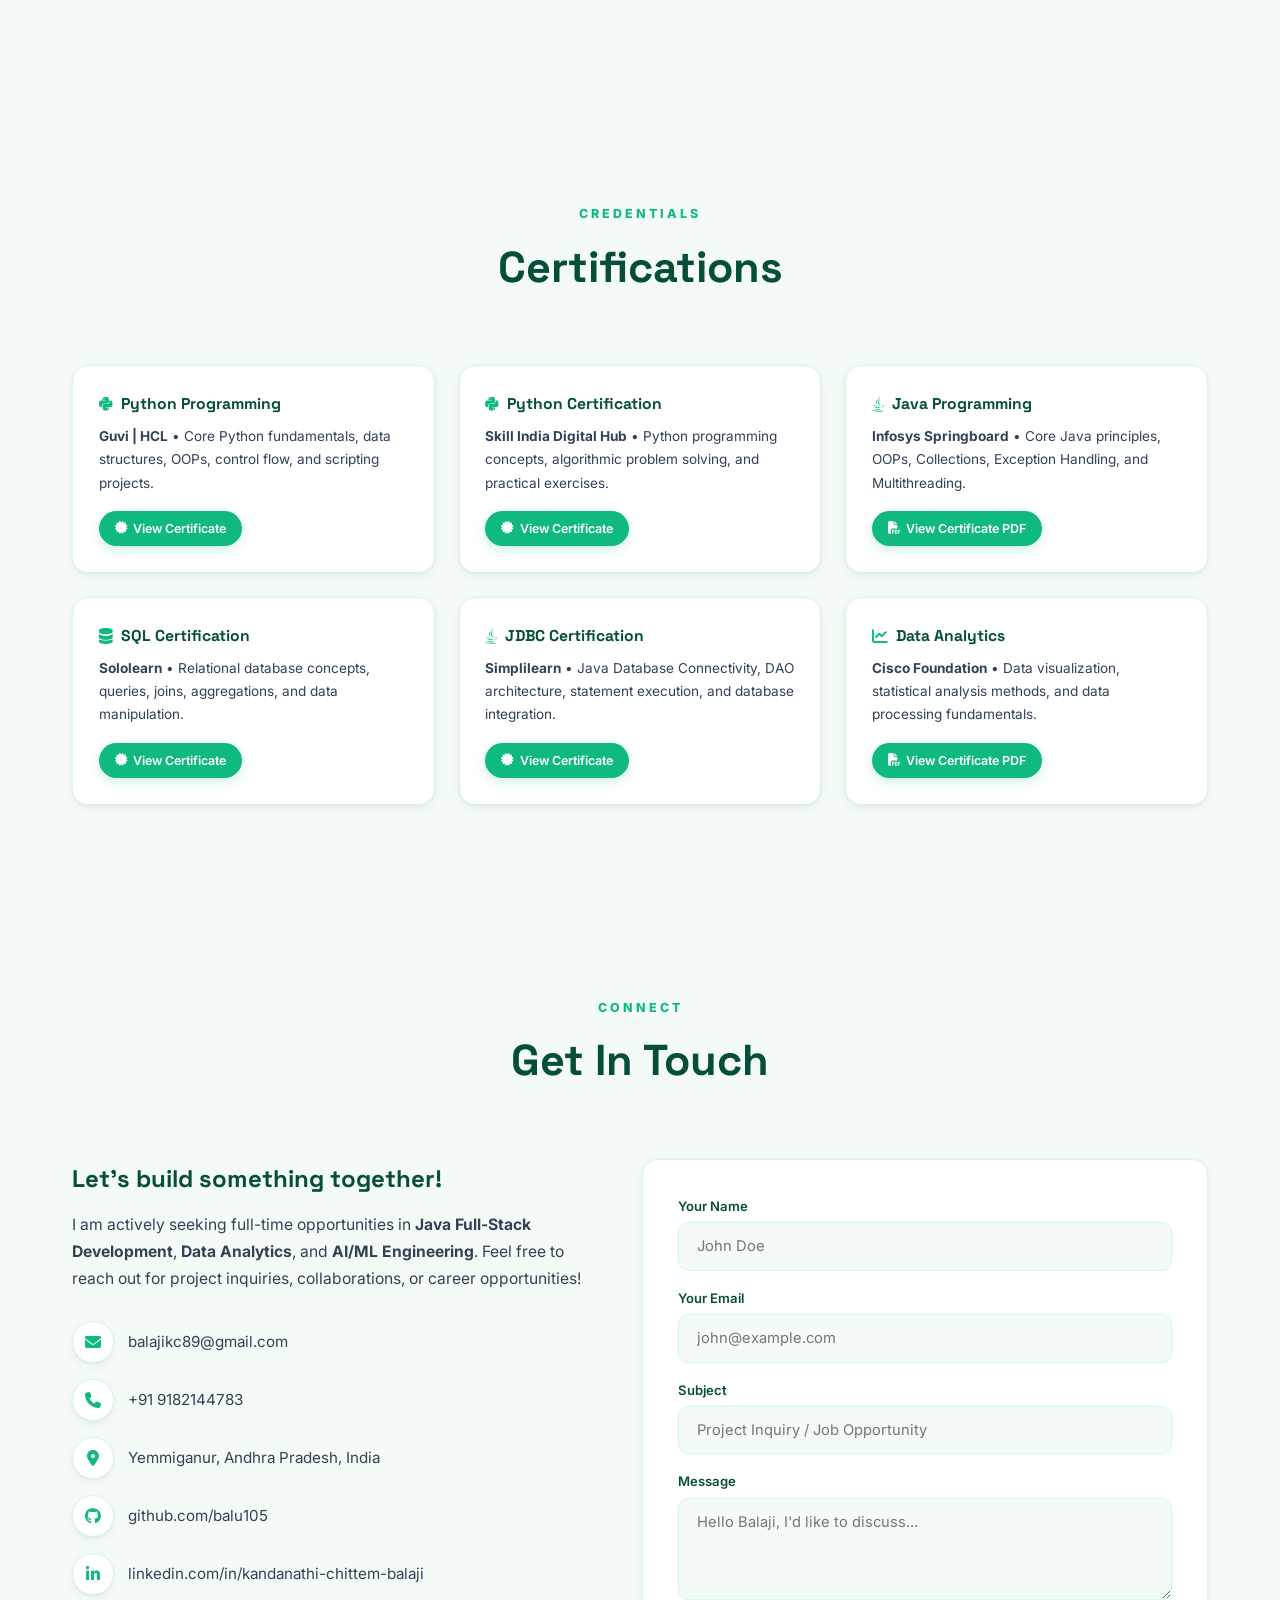
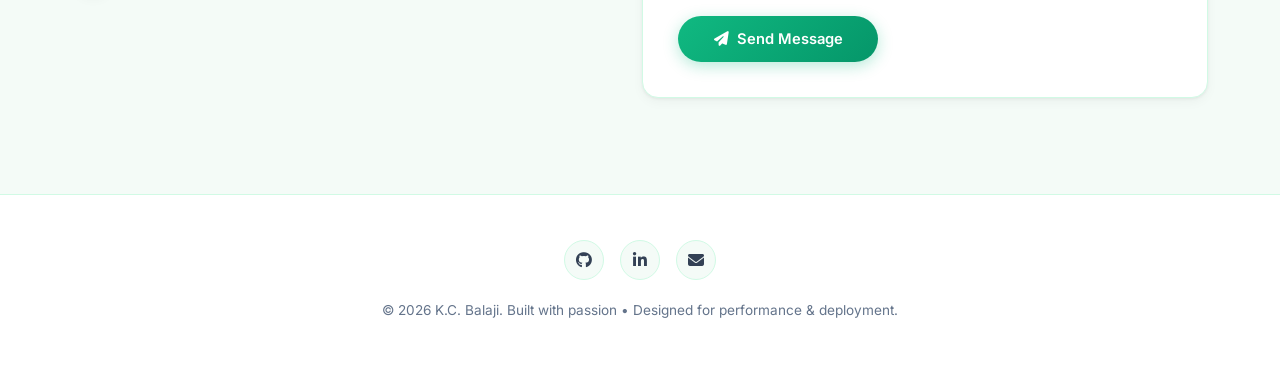
==== commit f84f601b: "Add custom project screenshots and live demo links" ====
--- a/index.html
+++ b/index.html
@@ -346,13 +346,14 @@
     <div class="projects-grid">
       <div class="project-card reveal">
         <div class="project-img-wrapper">
-          <img src="https://images.unsplash.com/photo-1555066931-4365d14bab8c?w=600&h=400&fit=crop" loading="lazy" decoding="async" alt="Online Coding Assessment Platform">
+          <img src="assets/images/projects/coding_platform.png" loading="lazy" decoding="async" alt="Online Coding Assessment Platform">
         </div>
         <div class="project-info">
           <h3>Online Coding Assessment Platform</h3>
           <p>Full-stack coding assessment platform with separate Admin and Candidate roles for managing assessments, questions, coding tests, submissions, and evaluation workflows.</p>
           <div class="project-tags"><span>React</span><span>Spring Boot</span><span>SQL</span><span>Docker</span></div>
           <div class="project-links">
+            <a href="https://exposys-coding-client.vercel.app/" target="_blank" style="background: var(--accent); color: #fff; border-color: var(--accent);"><i class="fas fa-external-link-alt"></i> Live Demo</a>
             <a href="https://github.com/balu105" target="_blank"><i class="fab fa-github"></i> Code</a>
           </div>
         </div>
@@ -367,7 +368,23 @@
           <p>AI-powered application providing real-time spoken grammar detection and contextual correction using transformer NLP models.</p>
           <div class="project-tags"><span>Python</span><span>NLP</span><span>SpeechRecognition</span><span>Flask</span></div>
           <div class="project-links">
+            <a href="https://grammer-corrector-app-2.onrender.com/" target="_blank" style="background: var(--accent); color: #fff; border-color: var(--accent);"><i class="fas fa-external-link-alt"></i> Live Demo</a>
             <a href="https://github.com/balu105/grammer_corrector_app" target="_blank"><i class="fab fa-github"></i> Code</a>
+          </div>
+        </div>
+      </div>
+
+      <div class="project-card reveal">
+        <div class="project-img-wrapper">
+          <img src="assets/images/projects/employee_performance.png" loading="lazy" decoding="async" alt="Employee Performance Prediction">
+        </div>
+        <div class="project-info">
+          <h3>Employee Performance Prediction</h3>
+          <p>Machine learning classification model predicting employee performance levels from historical evaluation metrics to aid HR decision making.</p>
+          <div class="project-tags"><span>Python</span><span>Scikit-learn</span><span>Pandas</span><span>ML</span></div>
+          <div class="project-links">
+            <a href="https://employee-performance-prediction-5.onrender.com/" target="_blank" style="background: var(--accent); color: #fff; border-color: var(--accent);"><i class="fas fa-external-link-alt"></i> Live Demo</a>
+            <a href="https://github.com/balu105/employee_performance_prediction" target="_blank"><i class="fab fa-github"></i> Code</a>
           </div>
         </div>
       </div>
@@ -382,20 +399,6 @@
           <div class="project-tags"><span>HTML5</span><span>CSS3</span><span>JavaScript</span><span>Canvas</span></div>
           <div class="project-links">
             <a href="https://github.com/balu105/Portfolio" target="_blank"><i class="fab fa-github"></i> Code</a>
-          </div>
-        </div>
-      </div>
-
-      <div class="project-card reveal">
-        <div class="project-img-wrapper">
-          <img src="https://images.unsplash.com/photo-1551288049-bebda4e38f71?w=600&h=400&fit=crop" loading="lazy" decoding="async" alt="Employee Performance Prediction">
-        </div>
-        <div class="project-info">
-          <h3>Employee Performance Prediction</h3>
-          <p>Machine learning classification model predicting employee performance levels from historical evaluation metrics to aid HR decision making.</p>
-          <div class="project-tags"><span>Python</span><span>Scikit-learn</span><span>Pandas</span><span>ML</span></div>
-          <div class="project-links">
-            <a href="https://github.com/balu105/employee_performance_prediction" target="_blank"><i class="fab fa-github"></i> Code</a>
           </div>
         </div>
       </div>
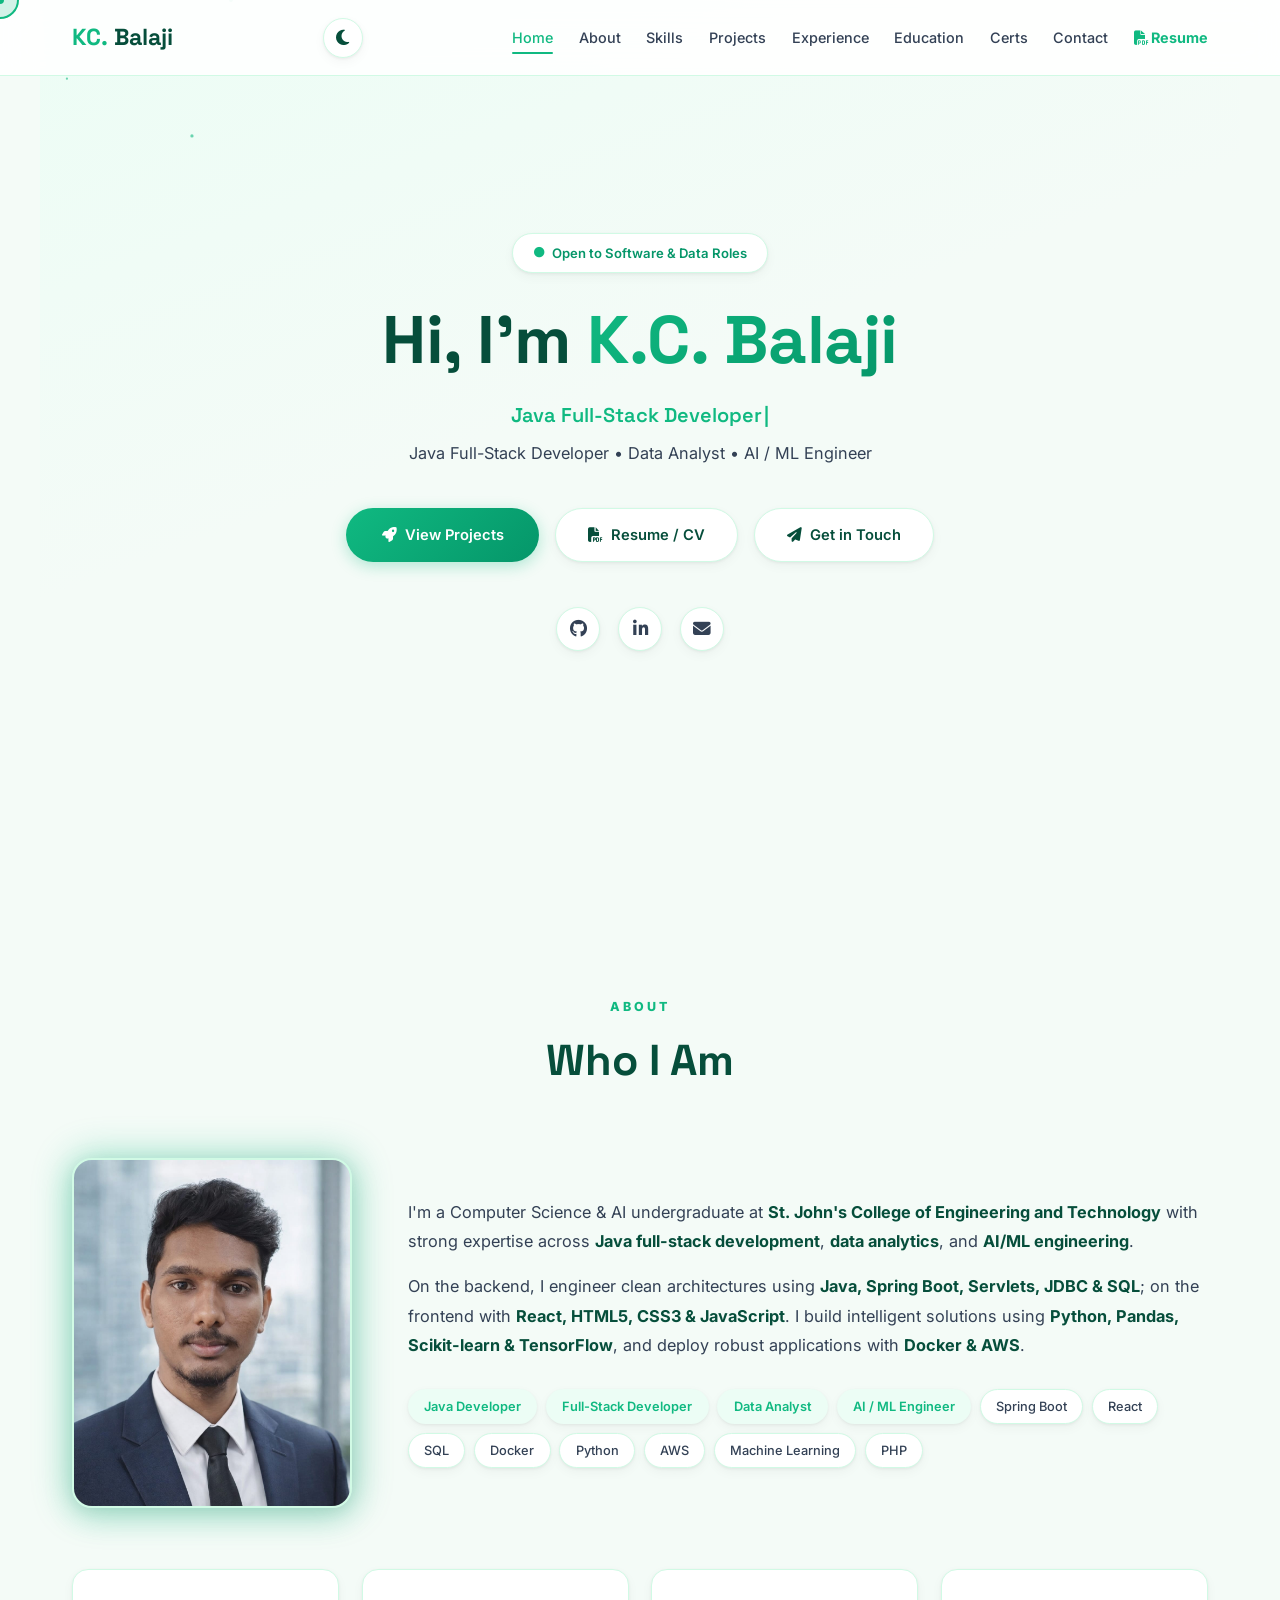
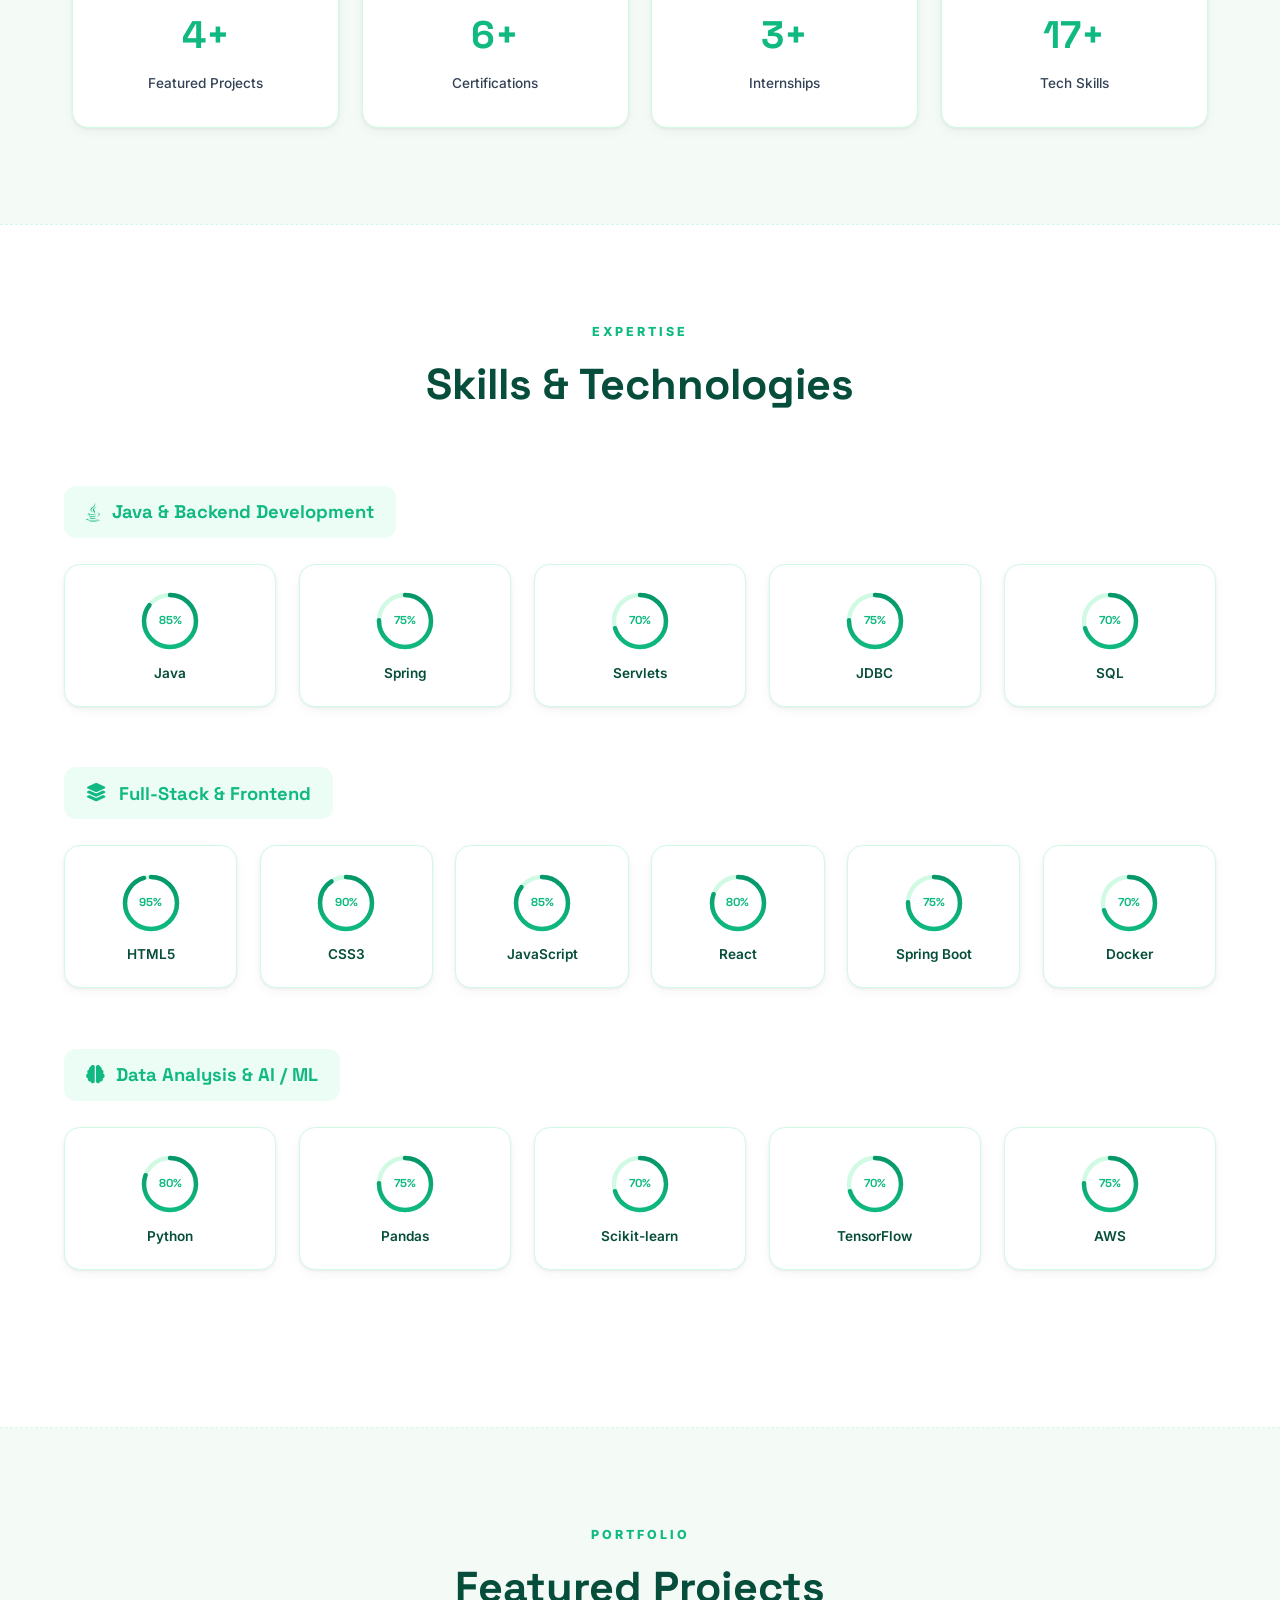
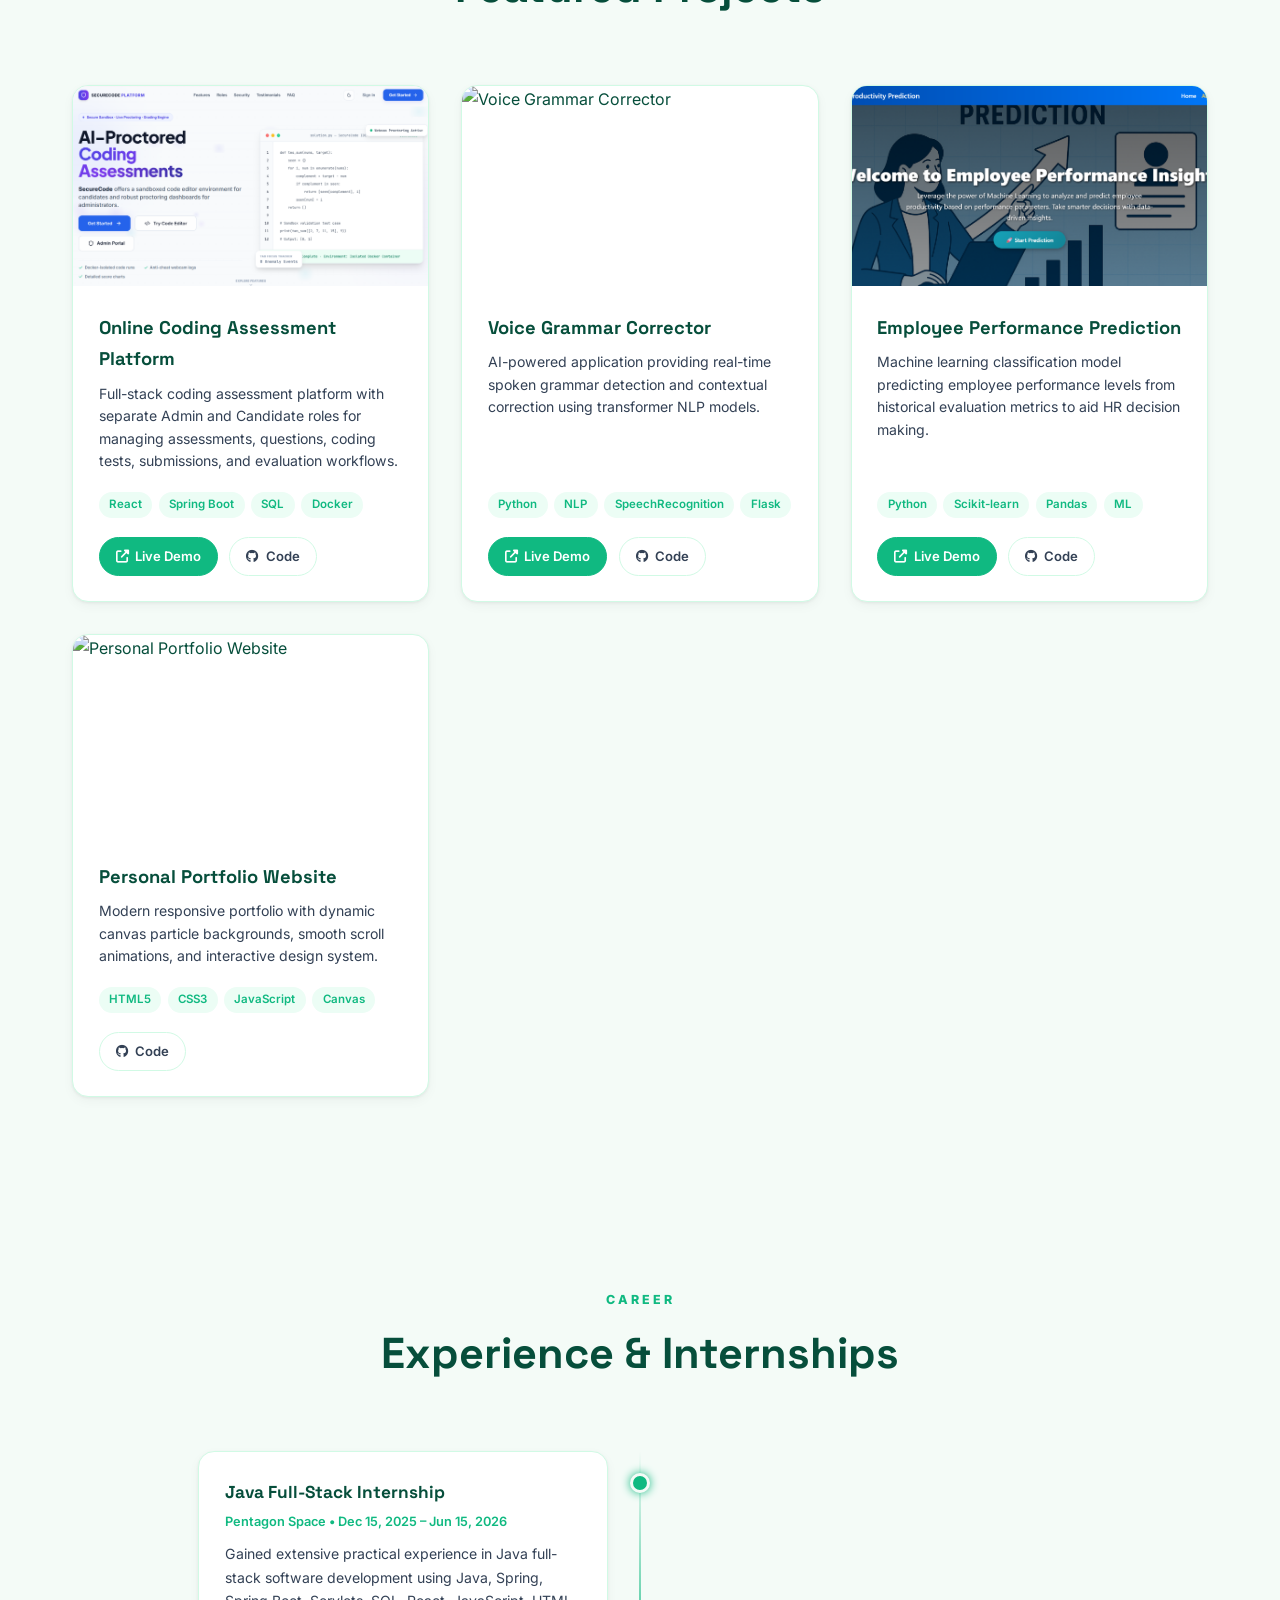
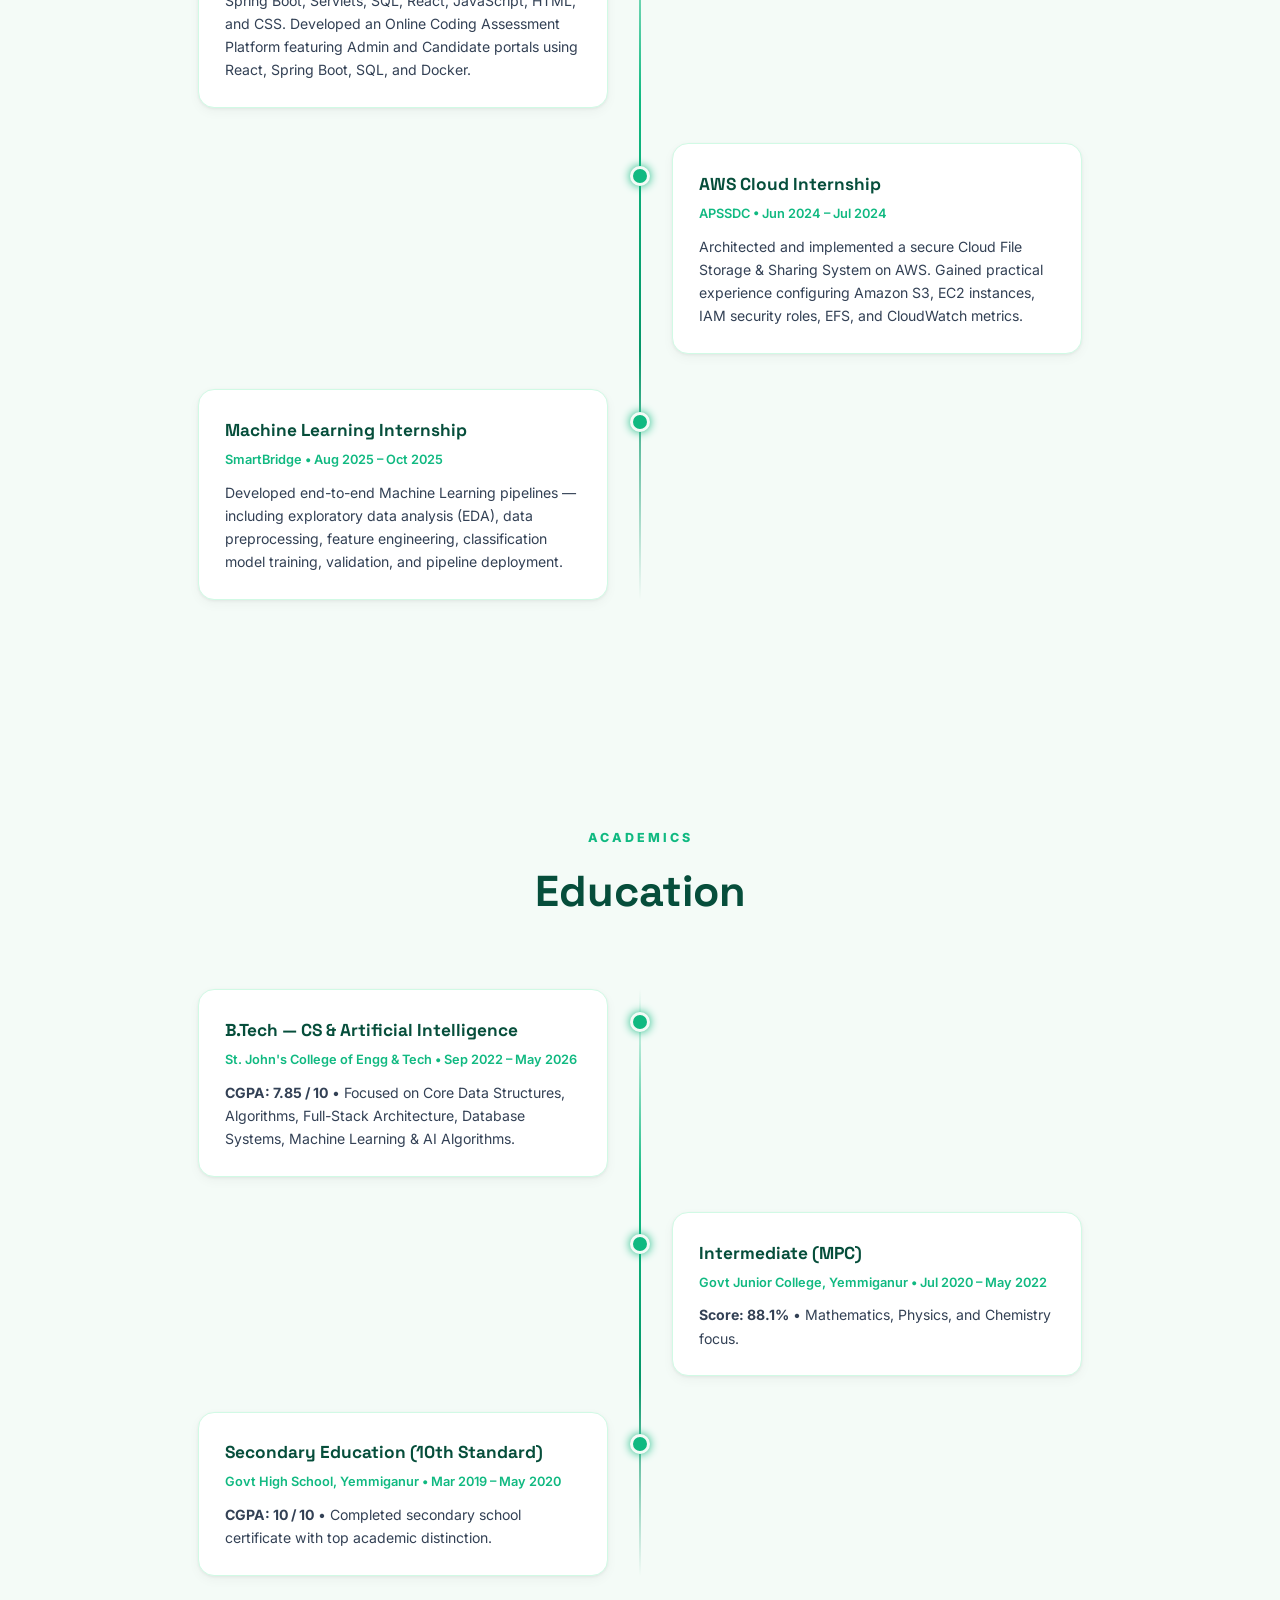
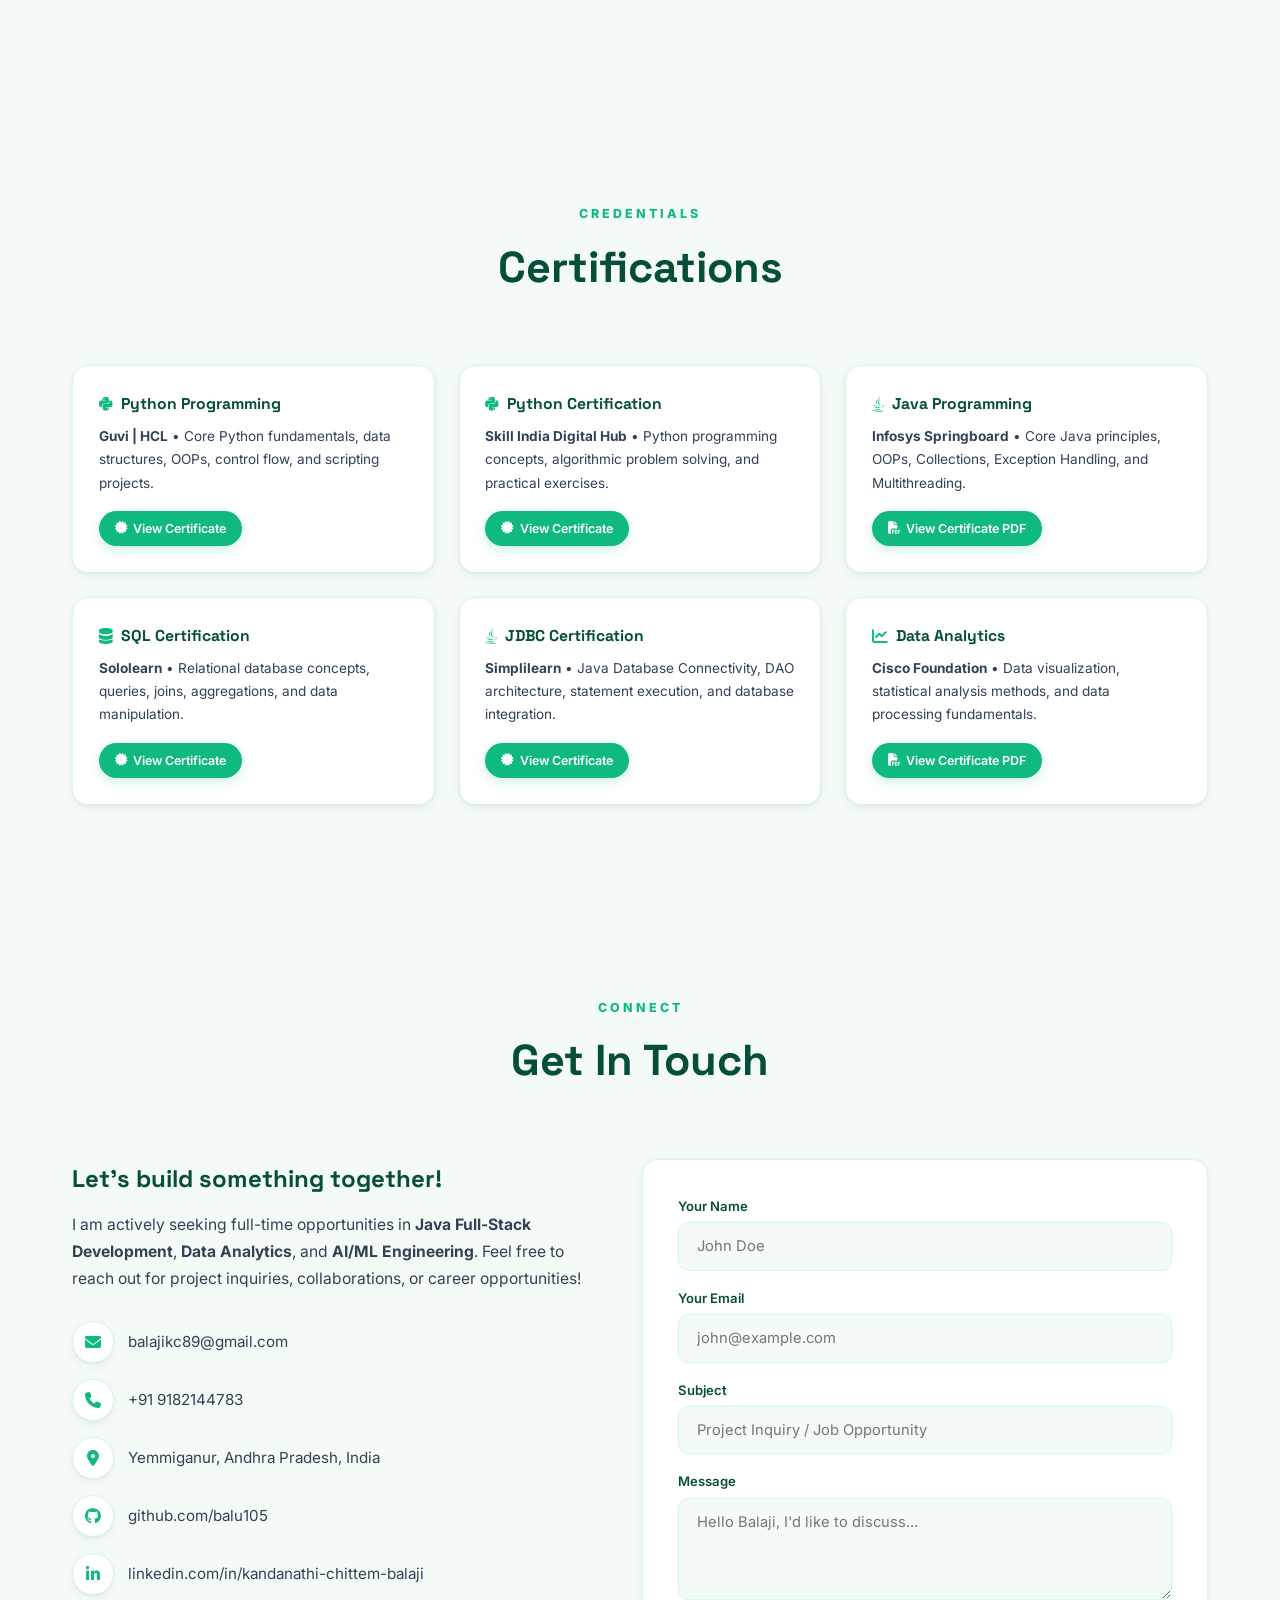
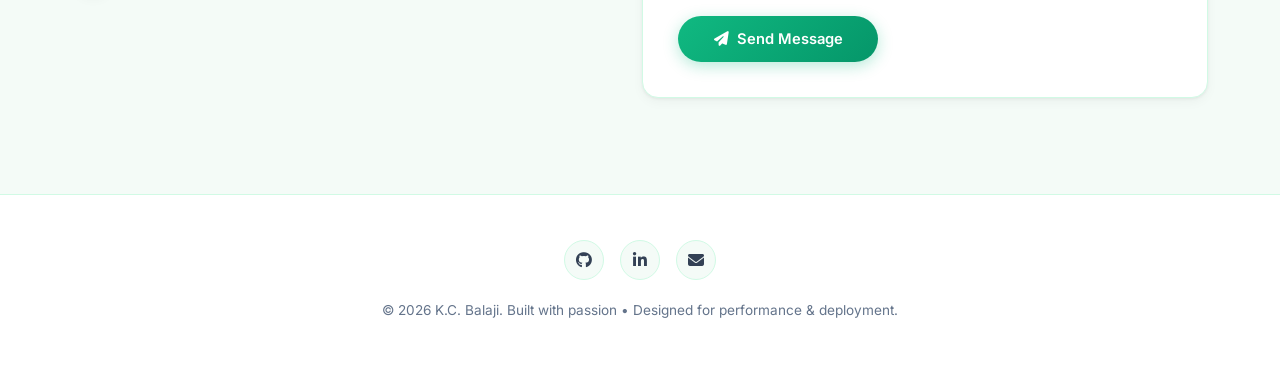
==== commit 21089cd5: "Update Voice Grammar Corrector image to AI grammar and writing analysis visual" ====
--- a/index.html
+++ b/index.html
@@ -361,7 +361,7 @@
 
       <div class="project-card reveal">
         <div class="project-img-wrapper">
-          <img src="https://images.unsplash.com/photo-1590602847861-f357a9332bbc?w=600&h=400&fit=crop" loading="lazy" decoding="async" alt="Voice Grammar Corrector">
+          <img src="https://images.unsplash.com/photo-1455390582262-044cdead277a?w=600&h=400&fit=crop" loading="lazy" decoding="async" alt="Voice Grammar Corrector">
         </div>
         <div class="project-info">
           <h3>Voice Grammar Corrector</h3>
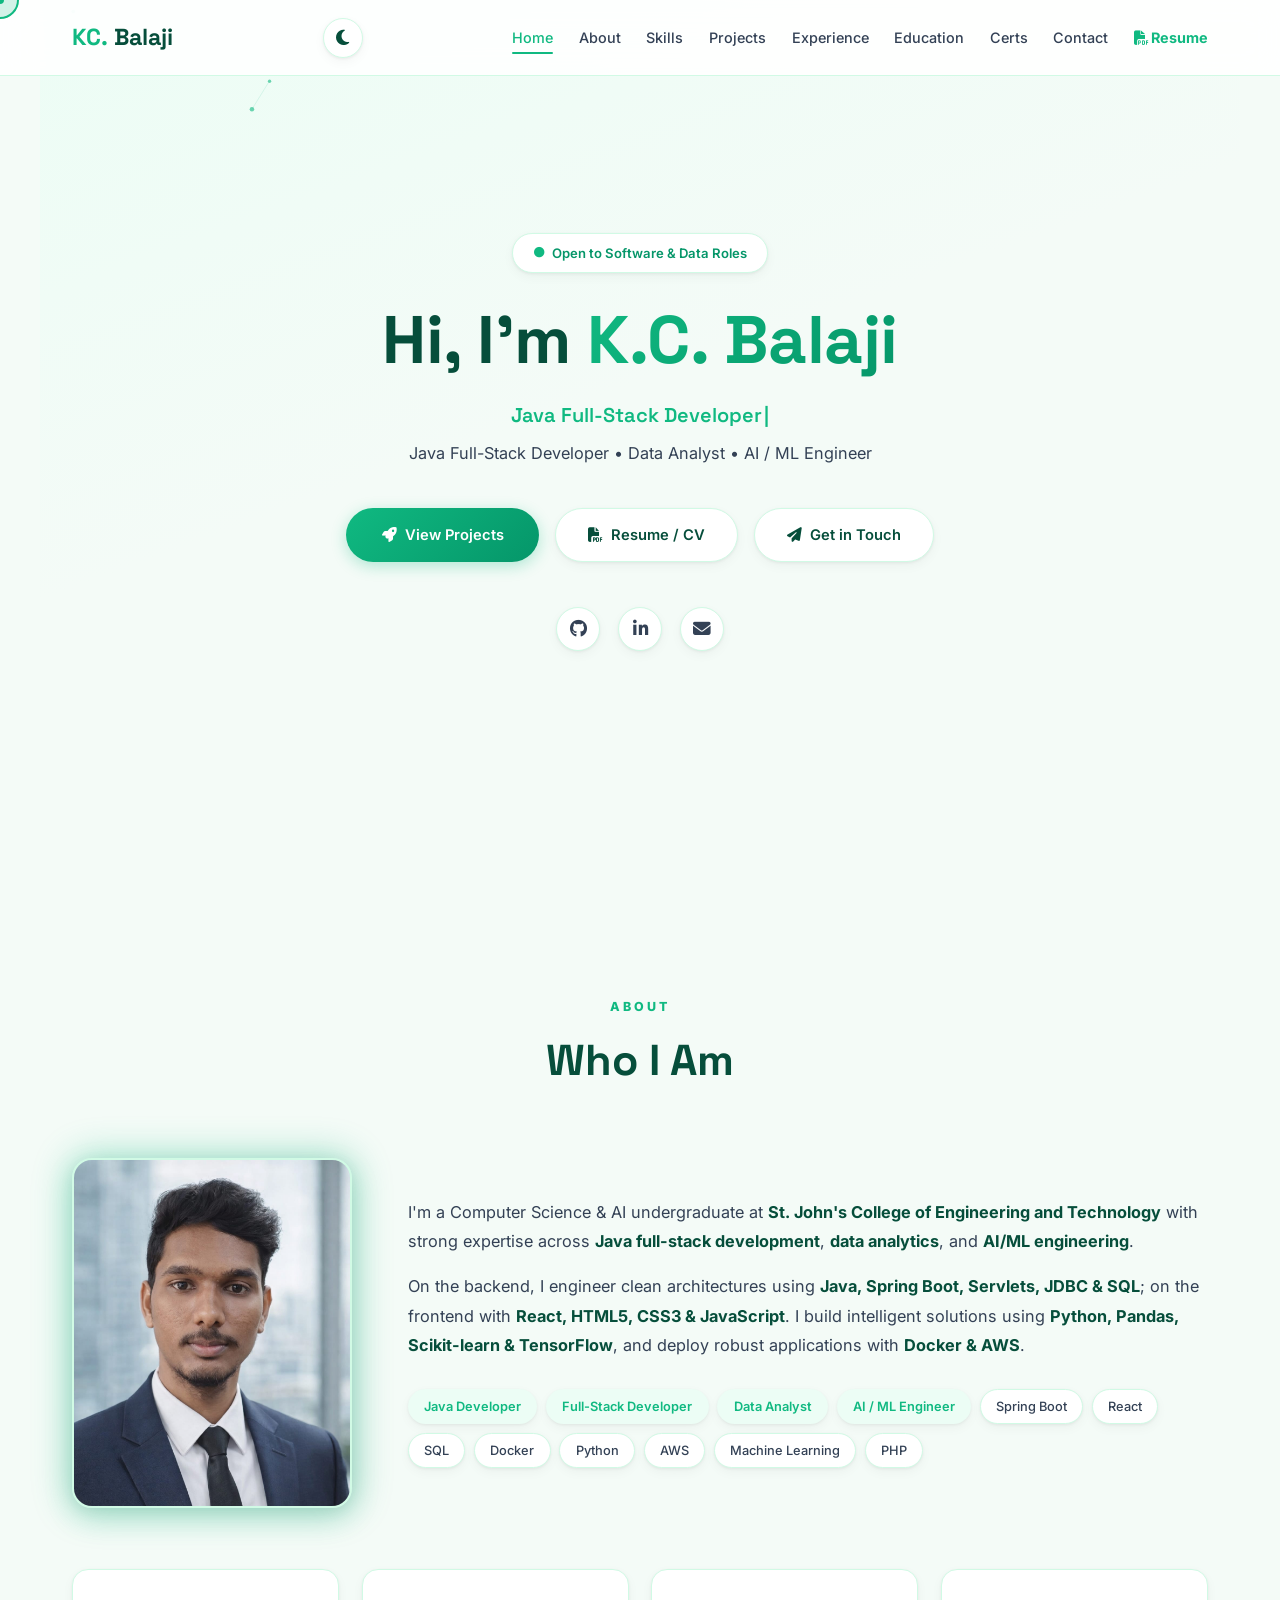
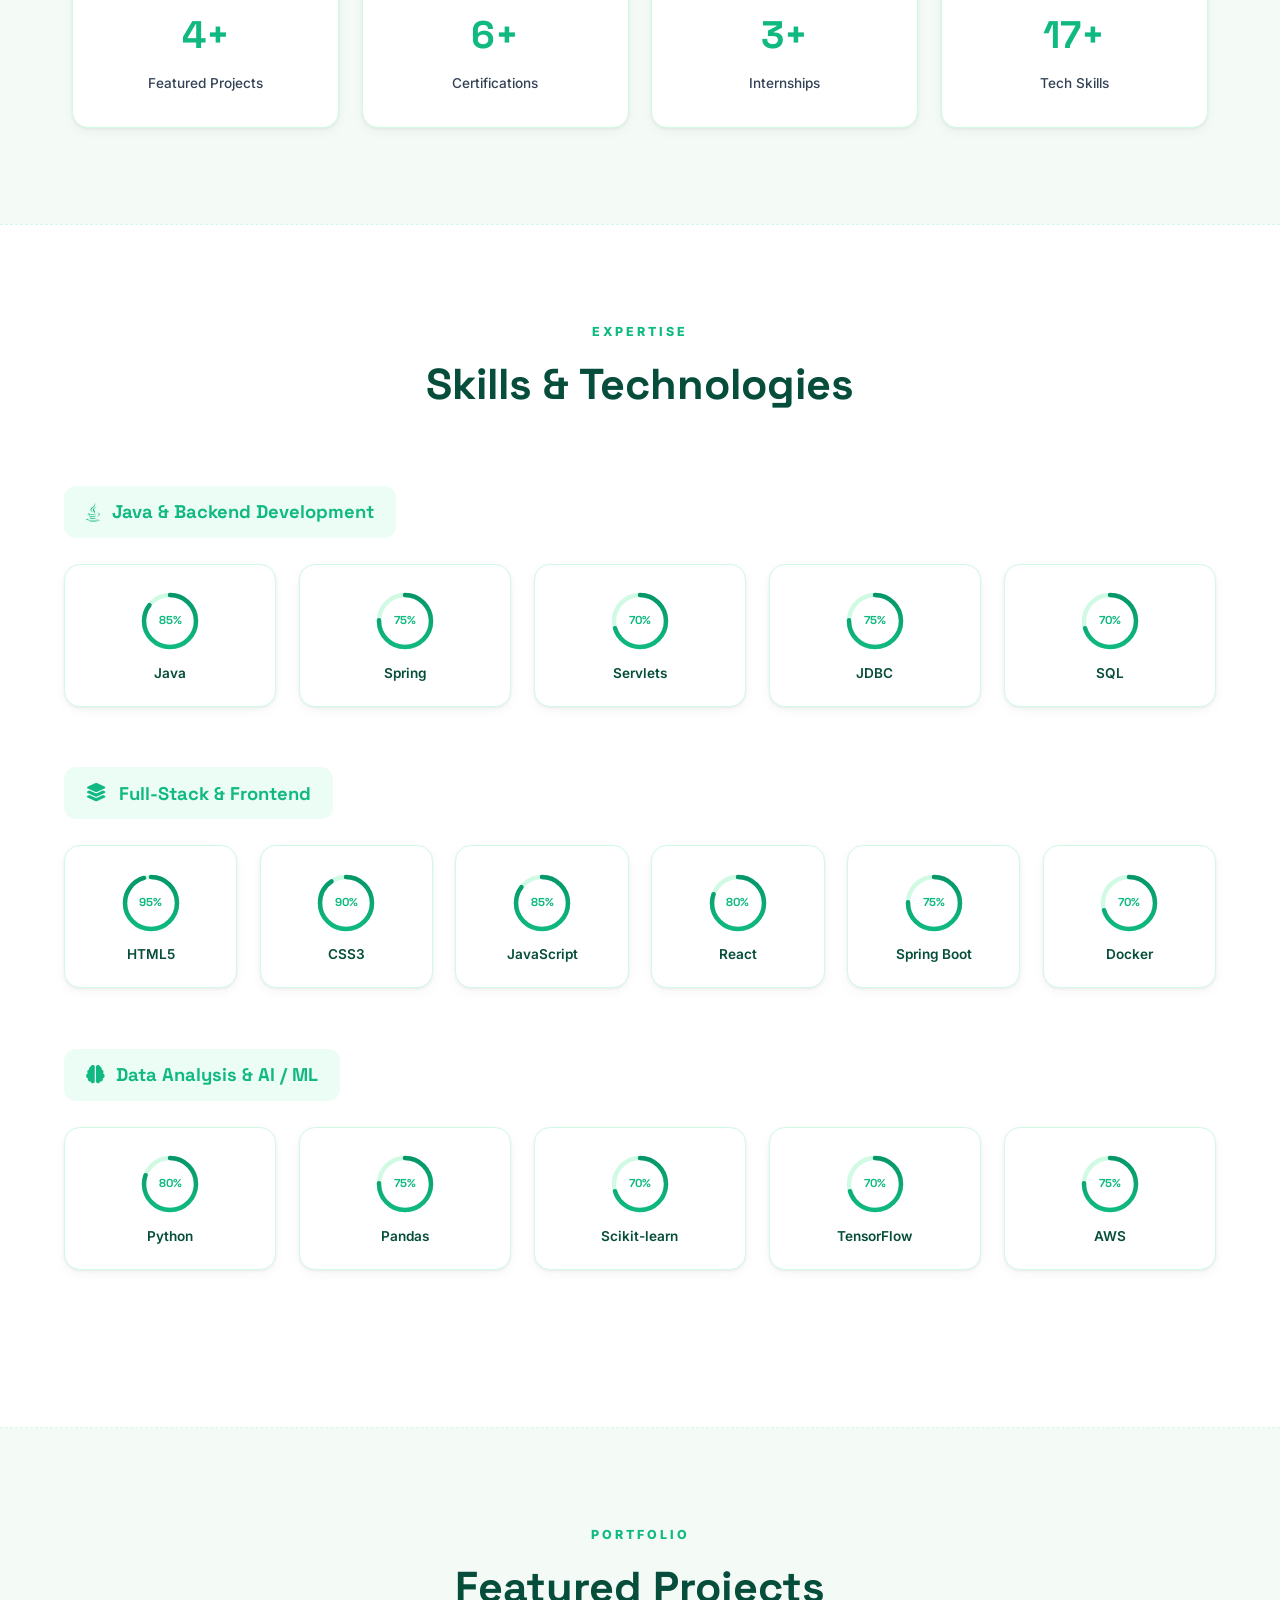
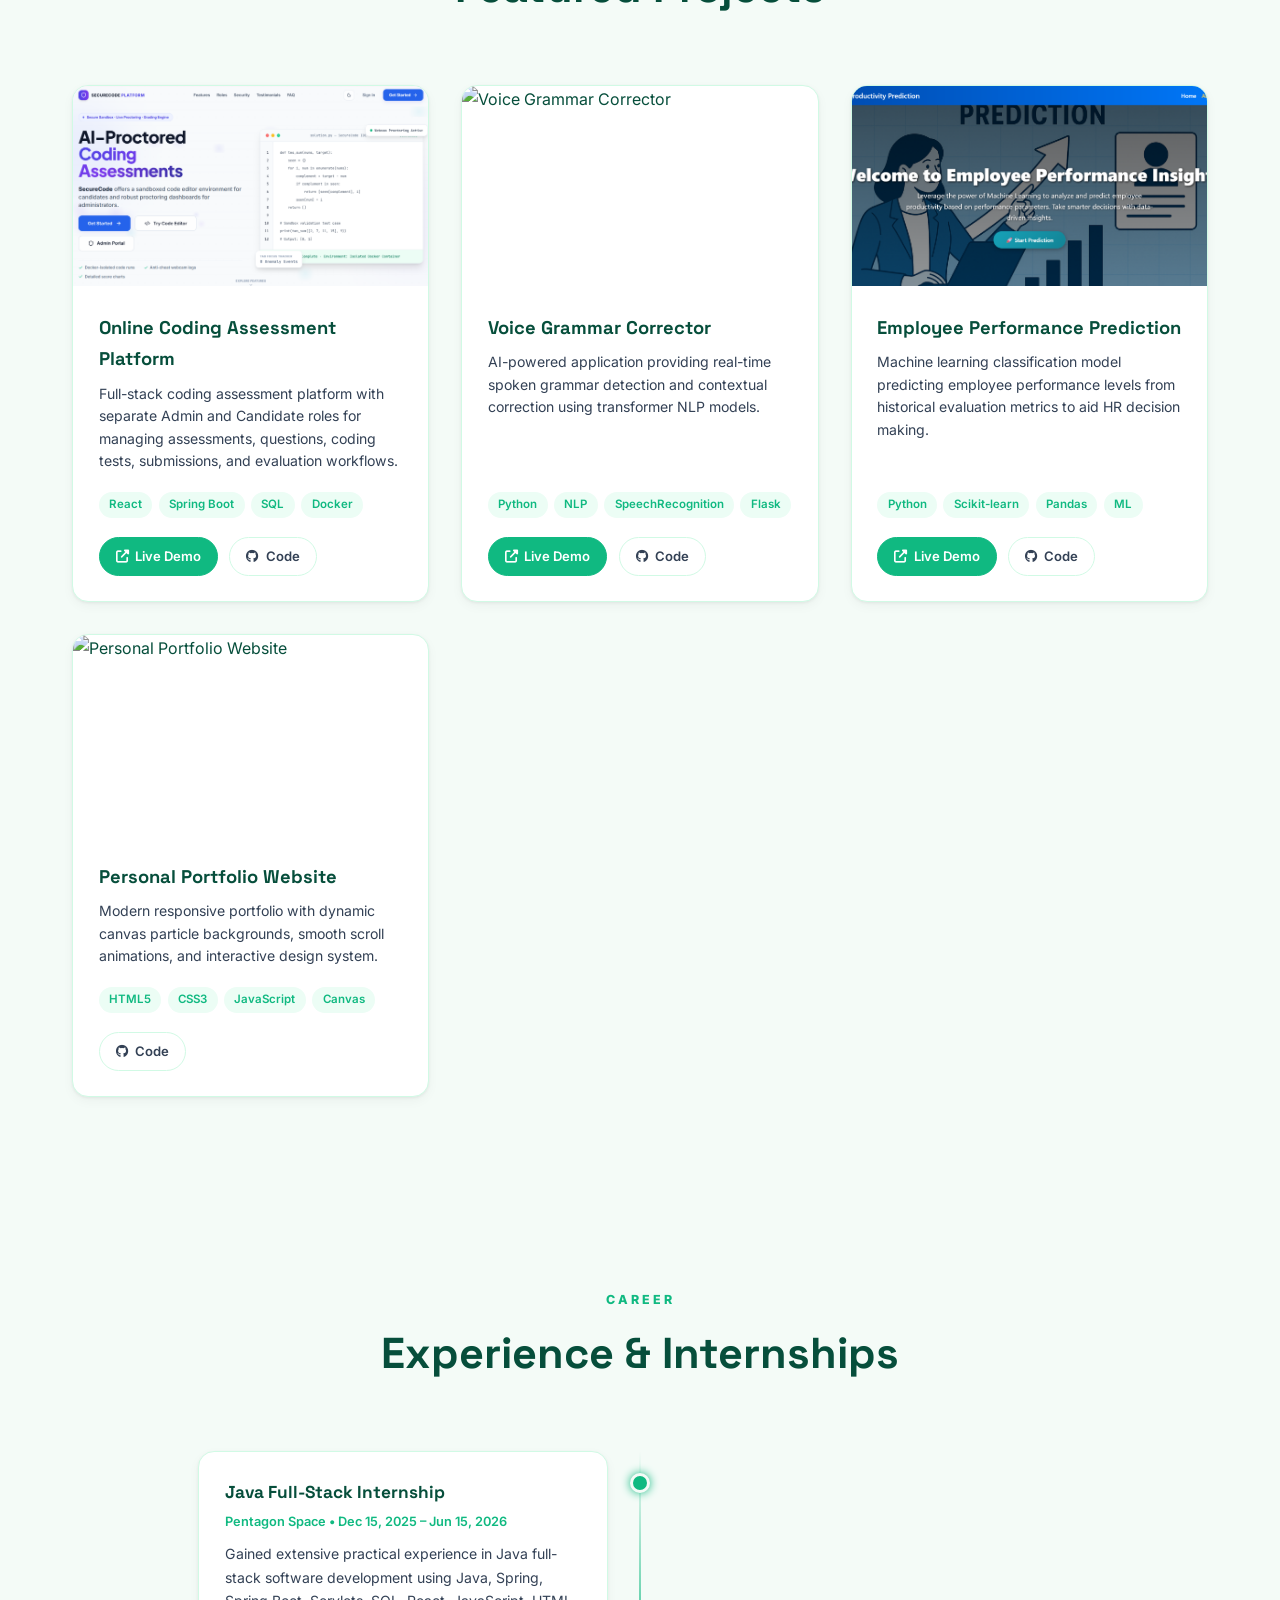
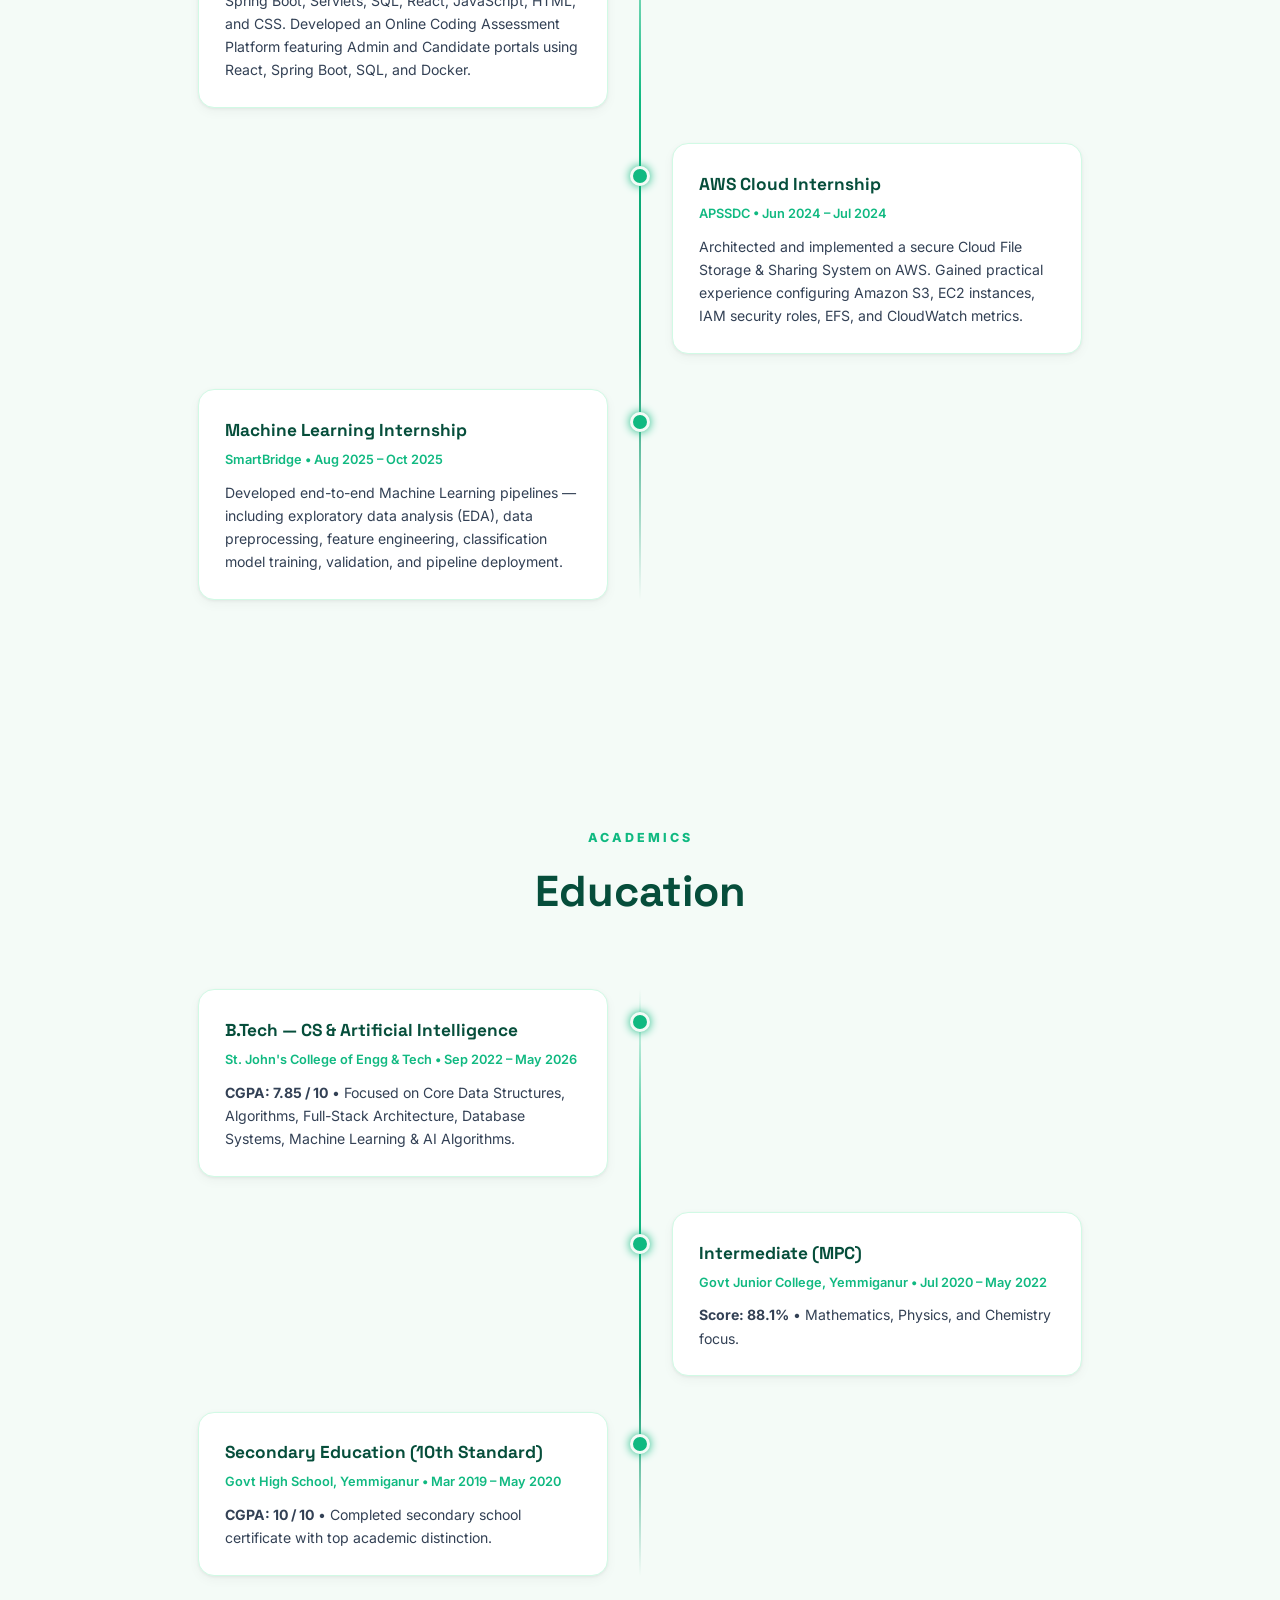
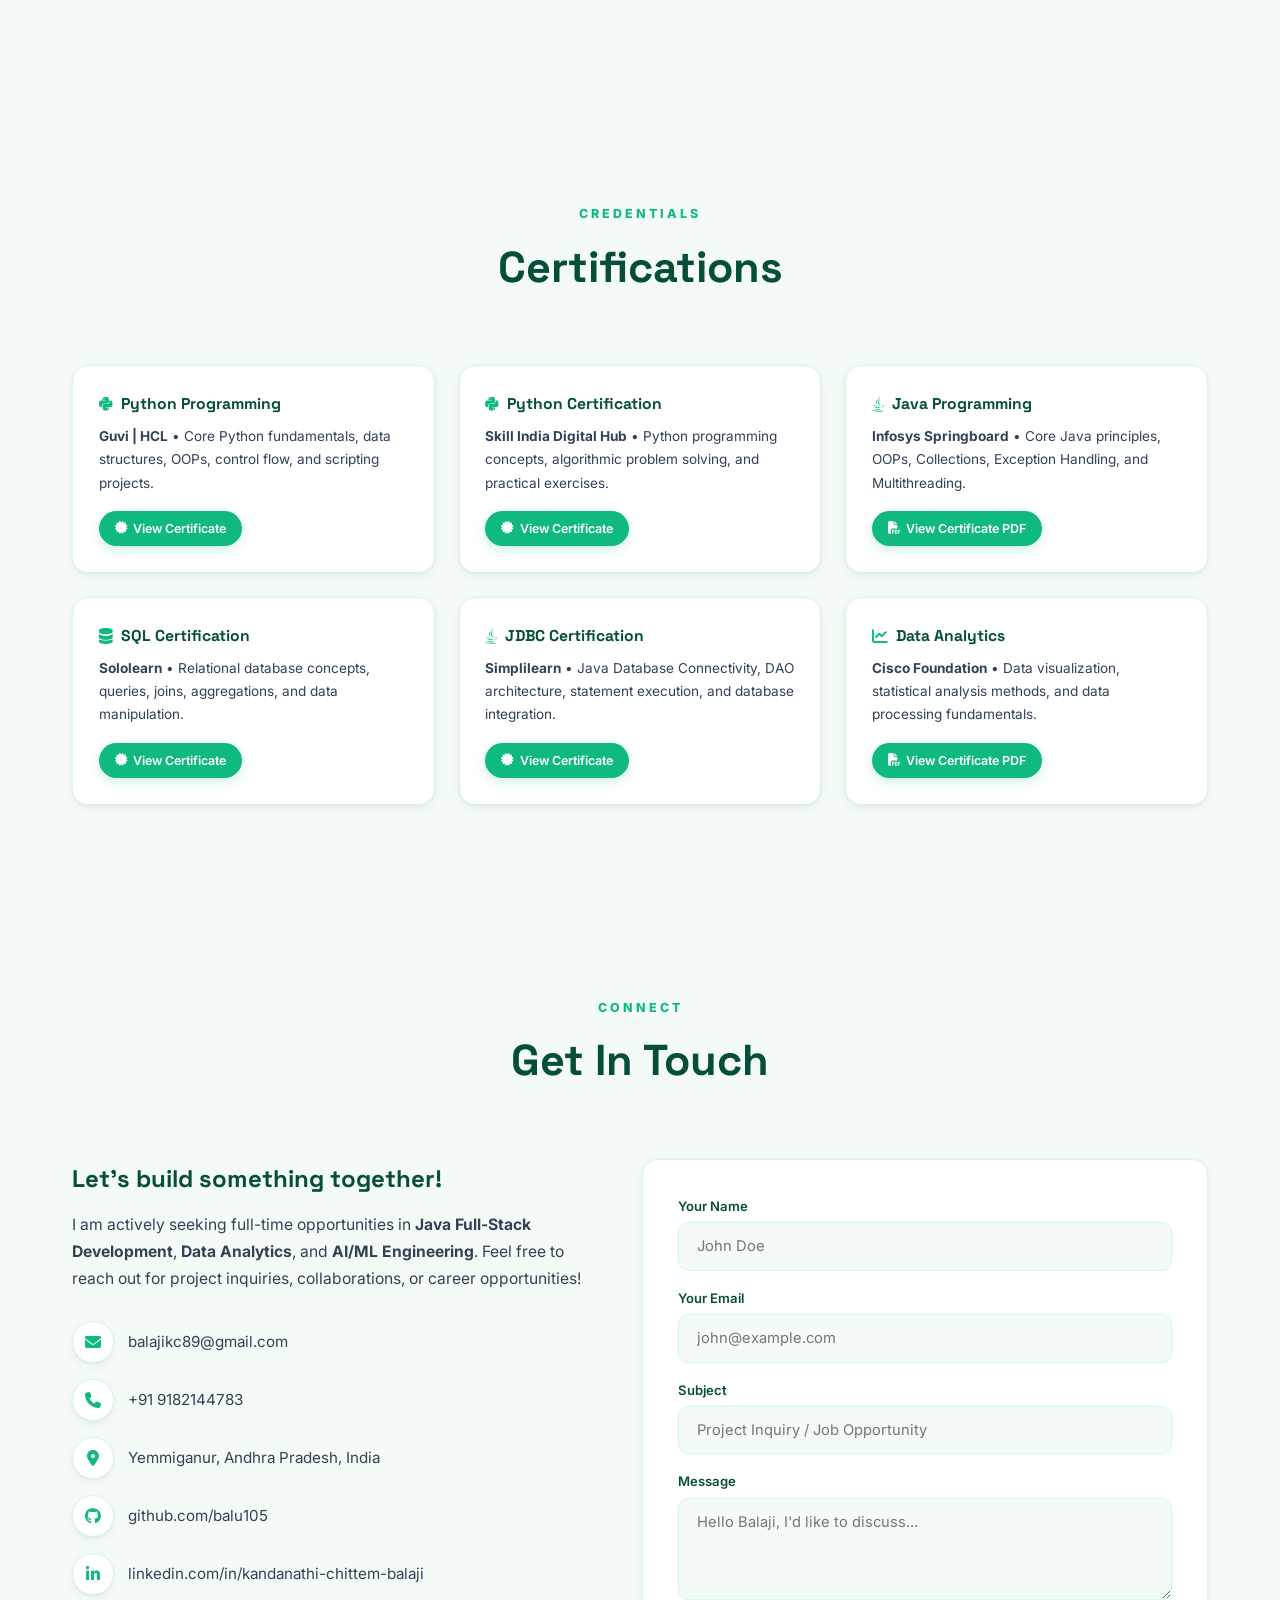
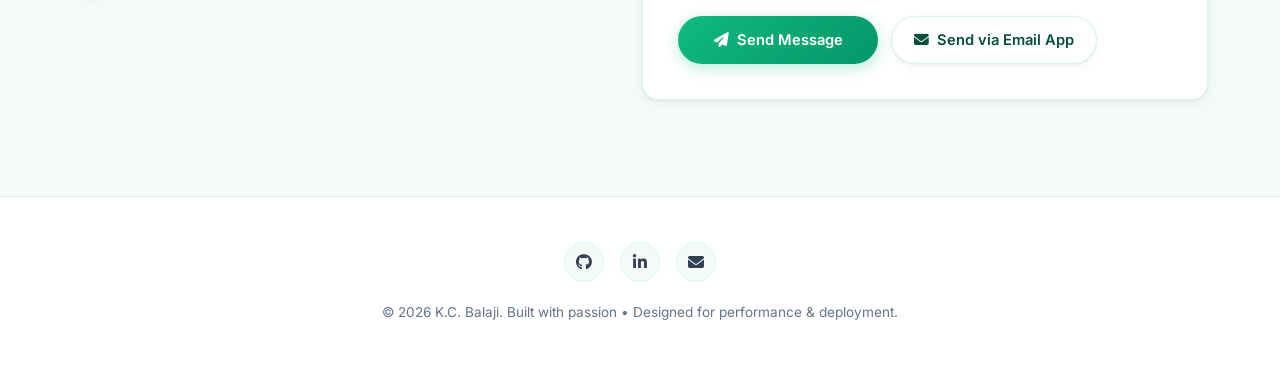
==== commit bf54ef52: "Enhance contact form with direct Send via Email App button and FormSubmit activation notice" ====
--- a/index.html
+++ b/index.html
@@ -550,7 +550,10 @@
         </div>
       </div>
 
-      <form class="contact-form" id="contactForm">
+      <form class="contact-form" id="contactForm" action="https://formsubmit.co/balajikc89@gmail.com" method="POST">
+        <input type="hidden" name="_captcha" value="false">
+        <input type="hidden" name="_template" value="table">
+        <input type="hidden" name="_subject" value="New Portfolio Contact Message!">
         <div class="form-group">
           <label for="name">Your Name</label>
           <input type="text" id="name" name="name" placeholder="John Doe" required>
@@ -568,9 +571,14 @@
           <textarea id="message" name="message" rows="4" placeholder="Hello Balaji, I'd like to discuss..." required></textarea>
         </div>
         <div class="form-status" id="formStatus"></div>
-        <button type="submit" class="btn-primary" style="align-self: flex-start;">
-          <i class="fas fa-paper-plane"></i> Send Message
-        </button>
+        <div style="display: flex; gap: 0.8rem; flex-wrap: wrap;">
+          <button type="submit" class="btn-primary">
+            <i class="fas fa-paper-plane"></i> Send Message
+          </button>
+          <button type="button" id="mailtoFallbackBtn" class="btn-outline" style="padding: 0.85rem 1.4rem;">
+            <i class="fas fa-envelope"></i> Send via Email App
+          </button>
+        </div>
       </form>
     </div>
   </section>
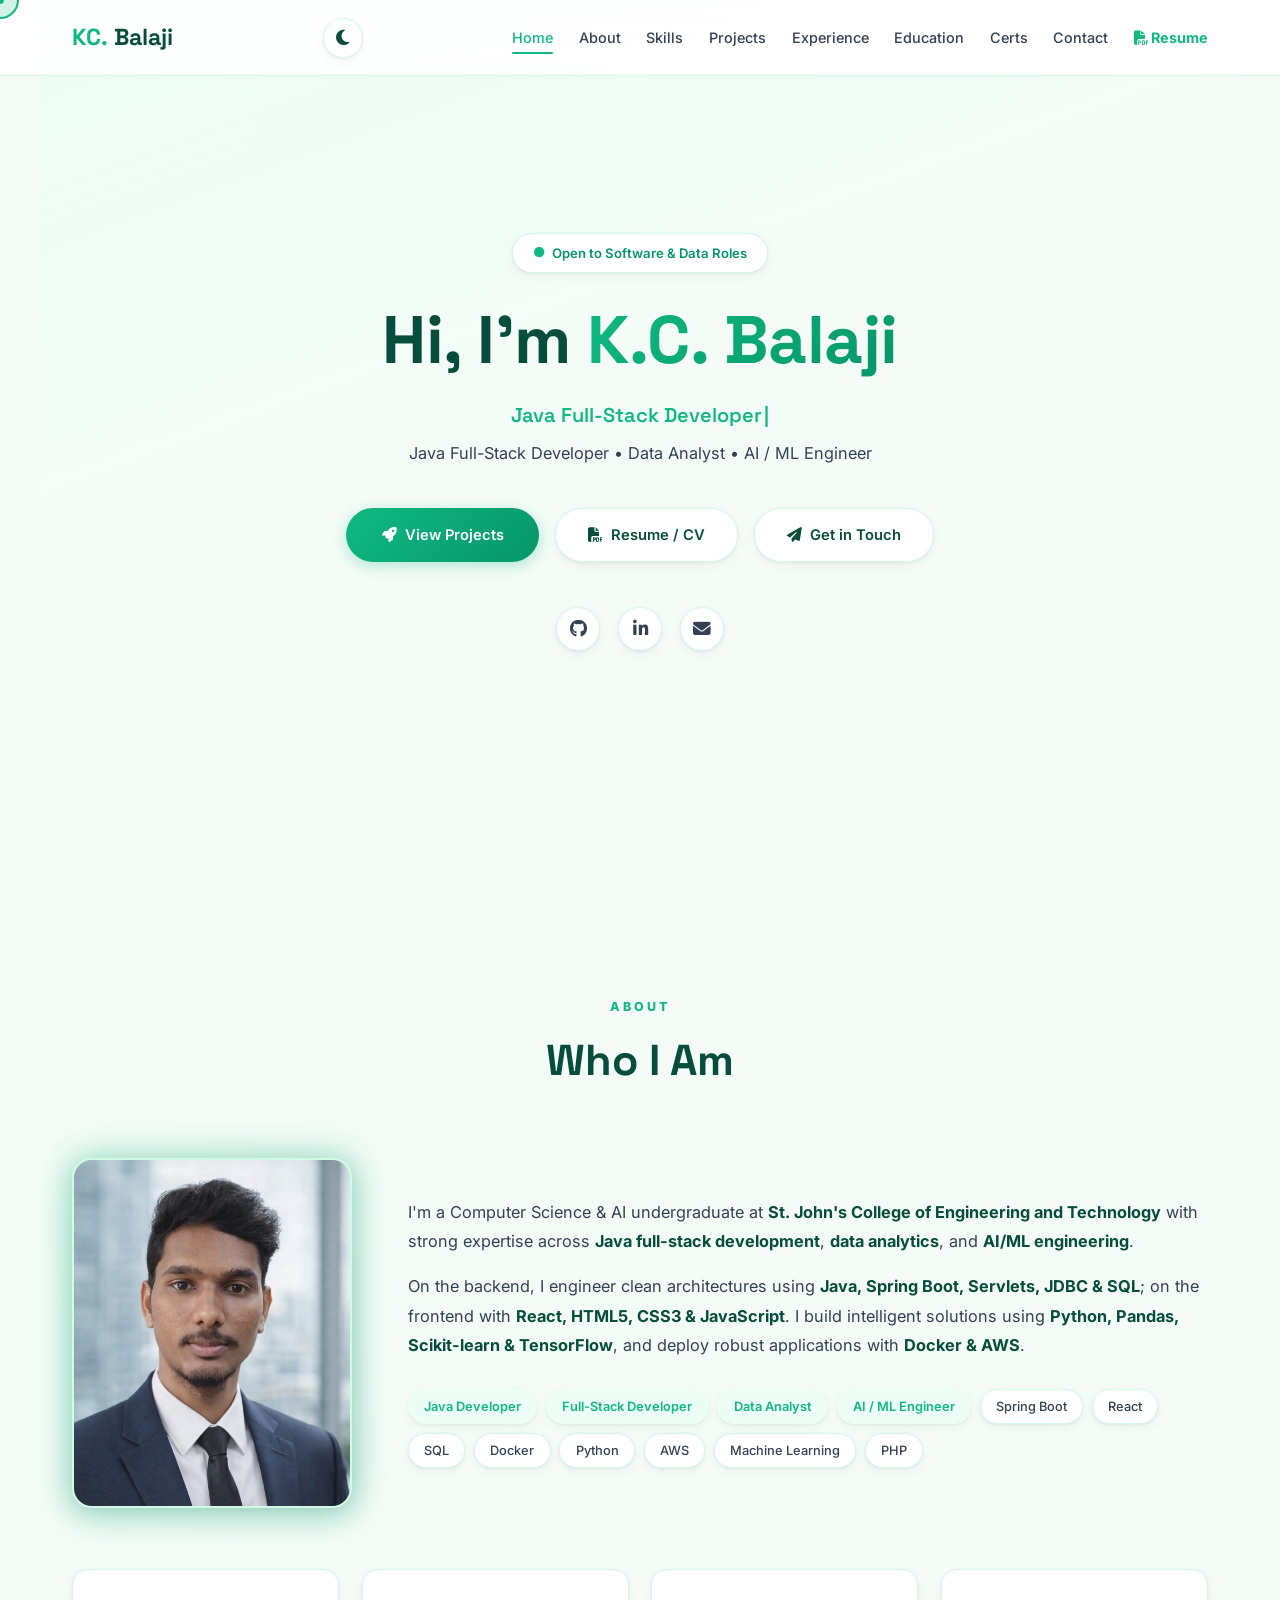
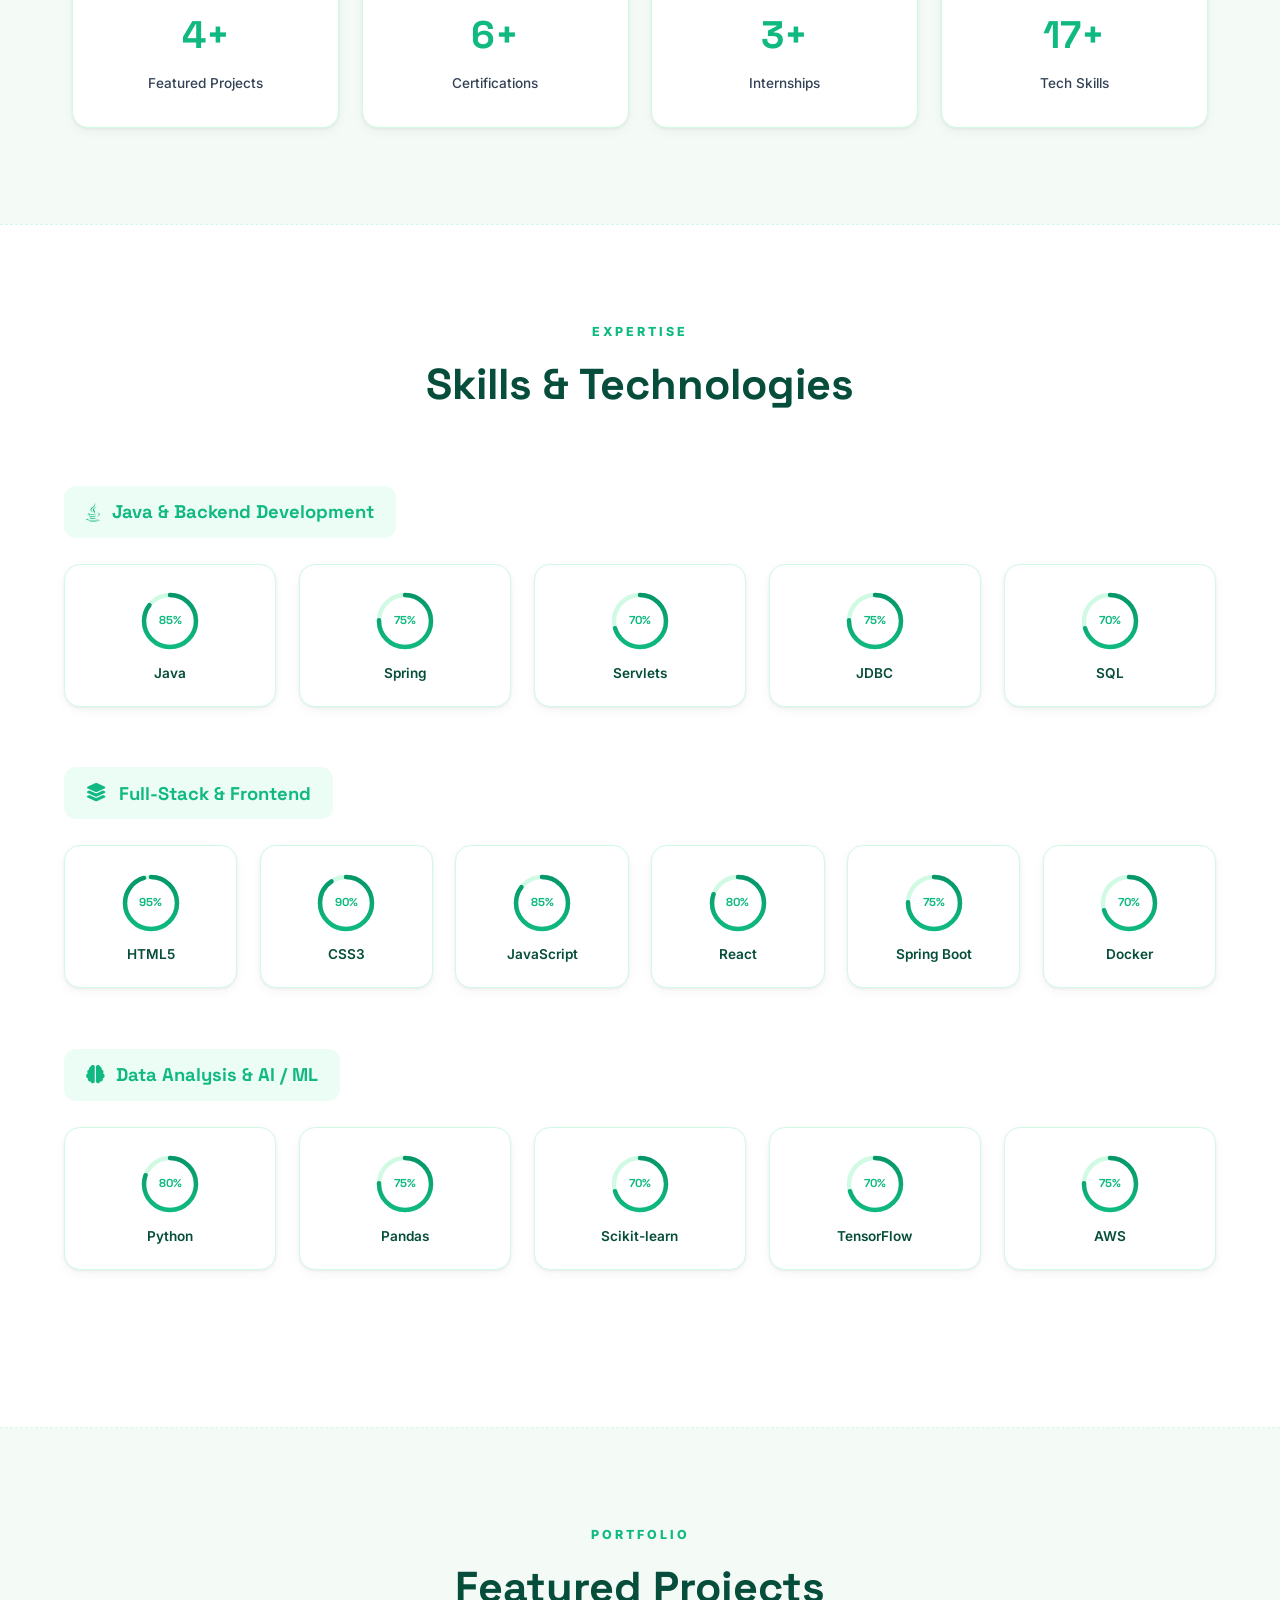
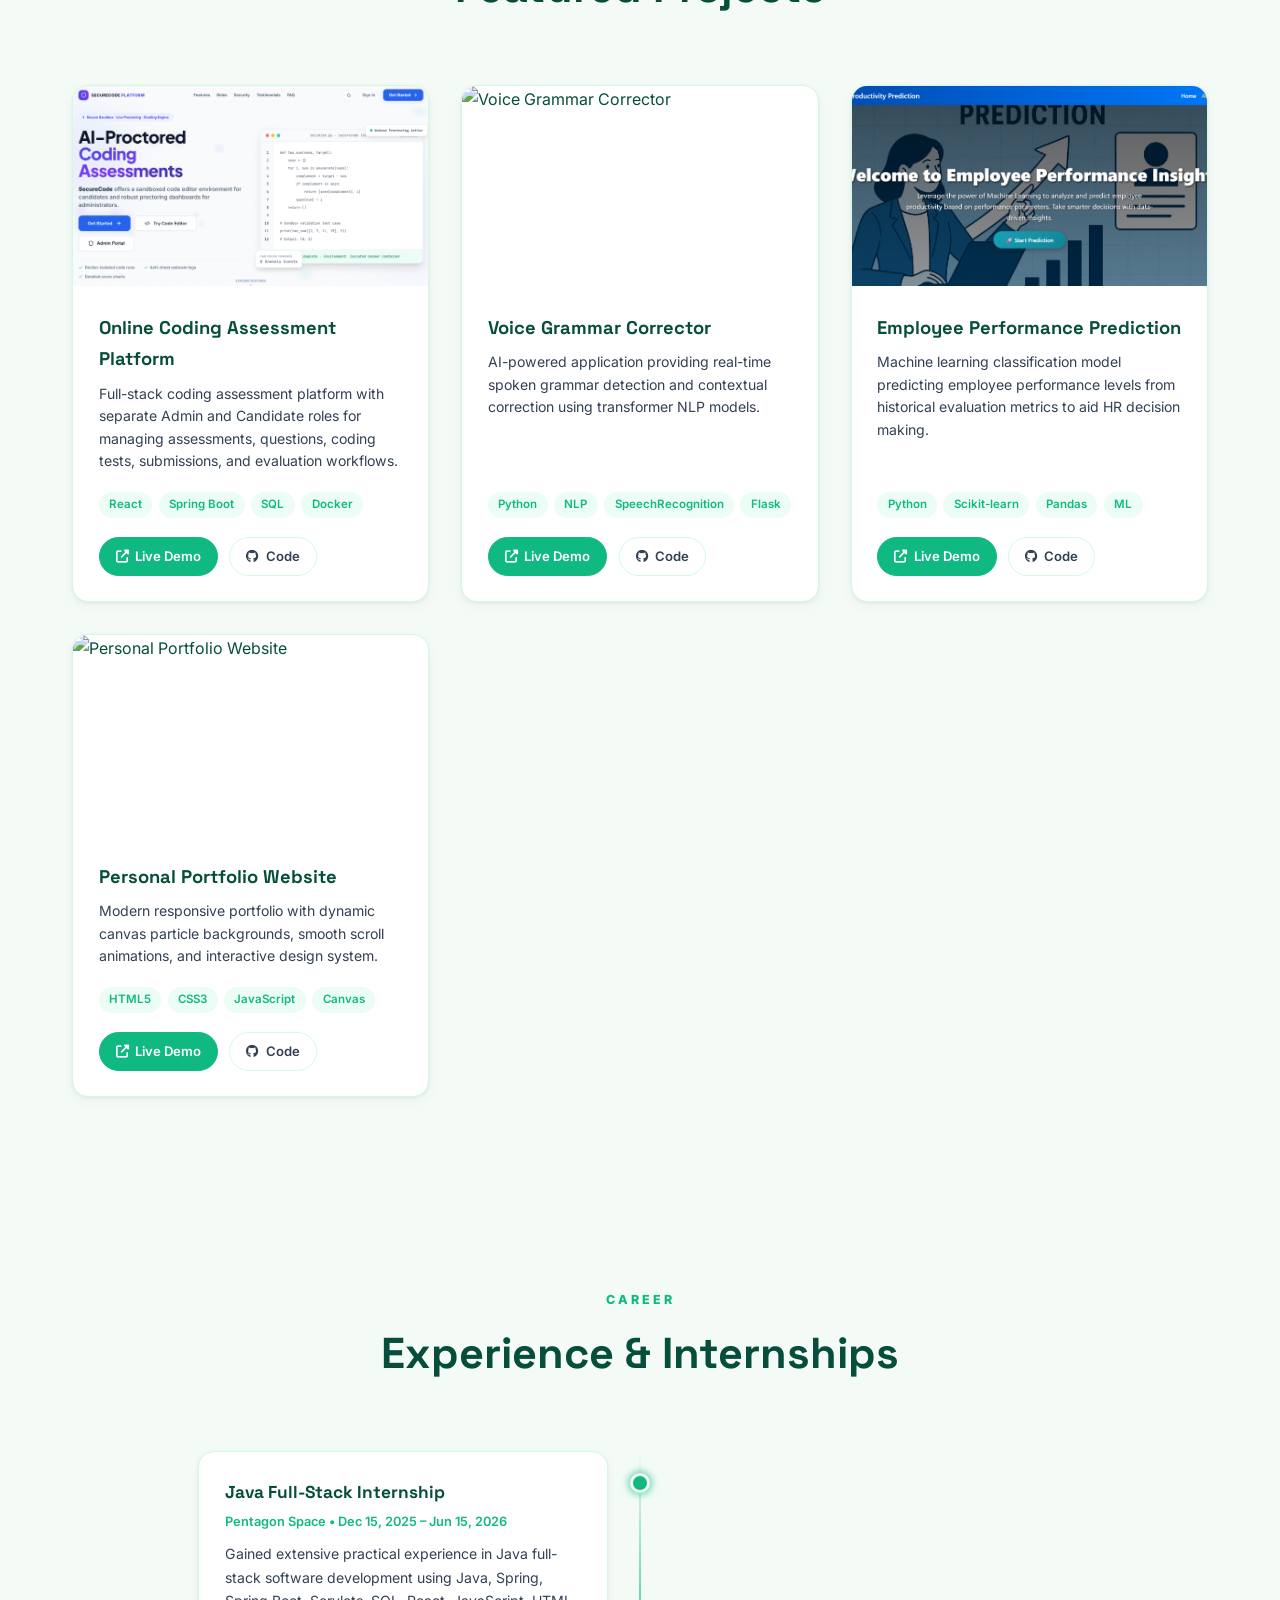
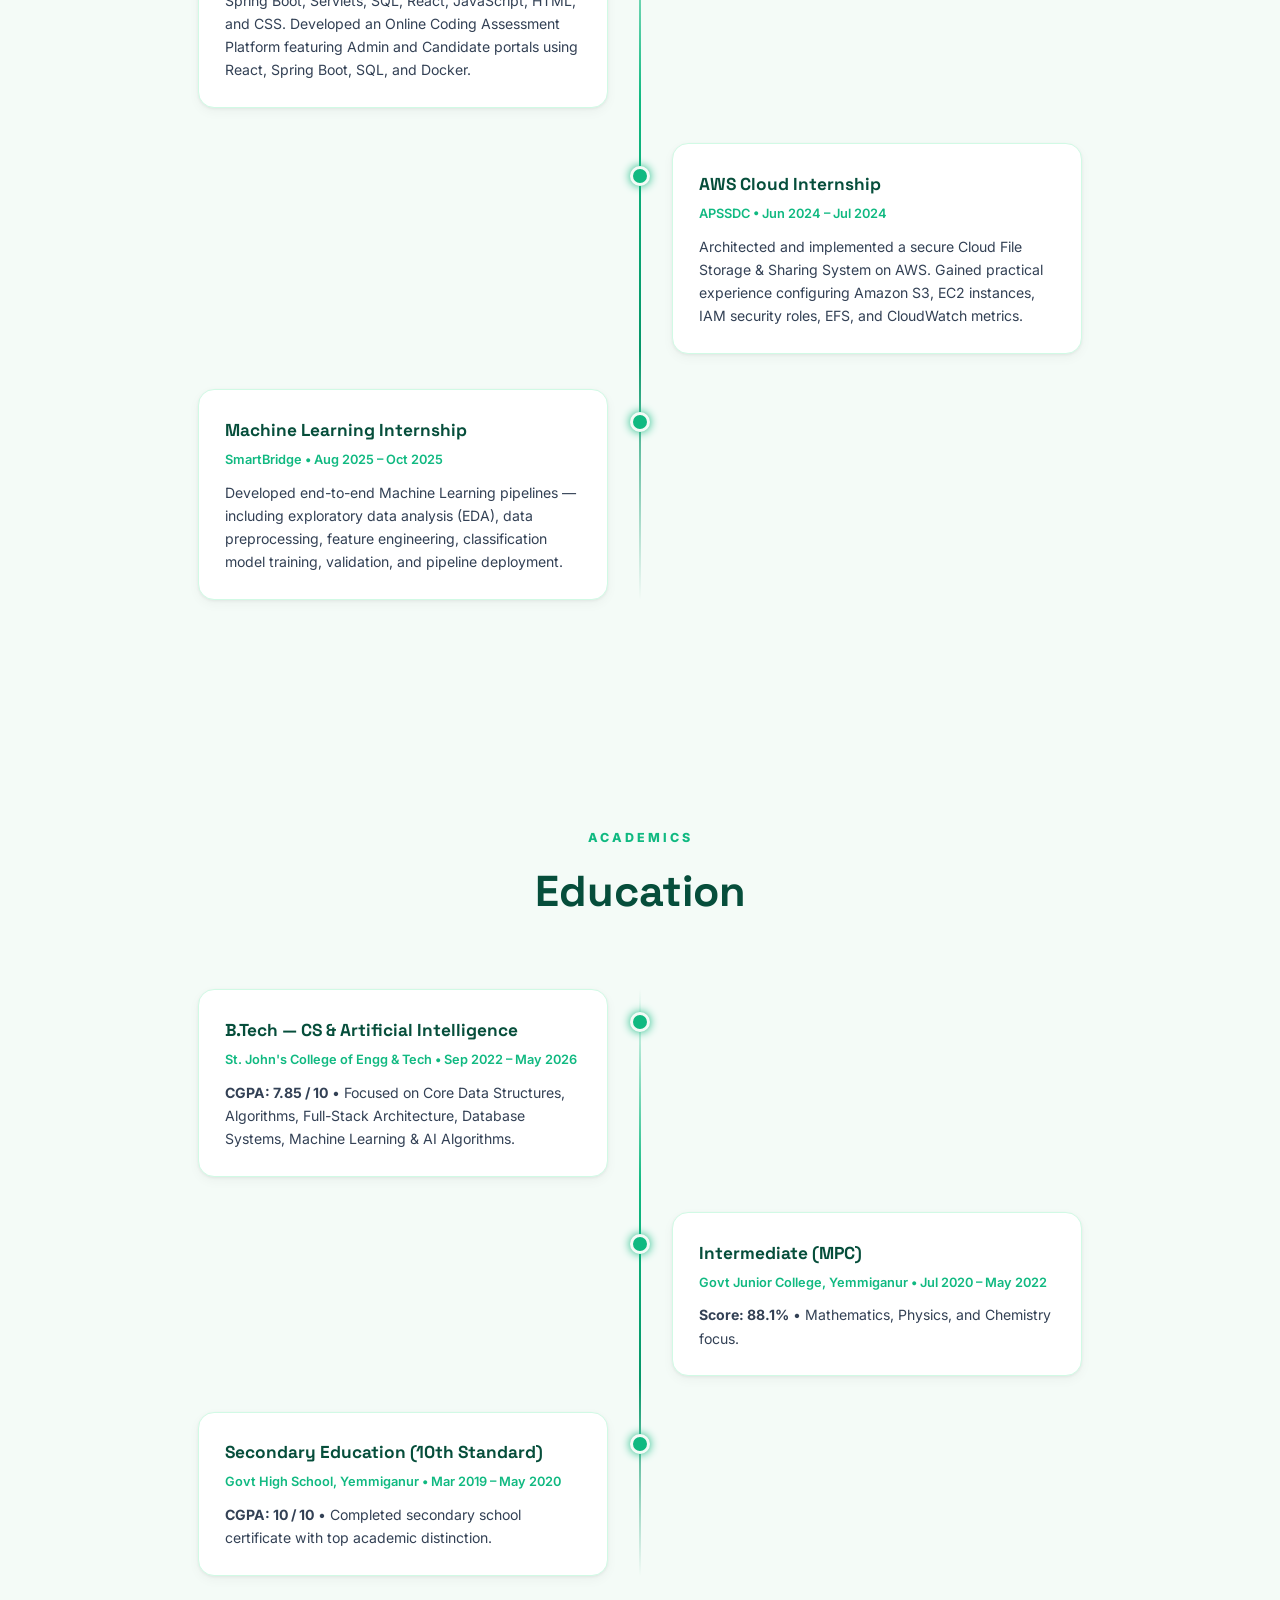
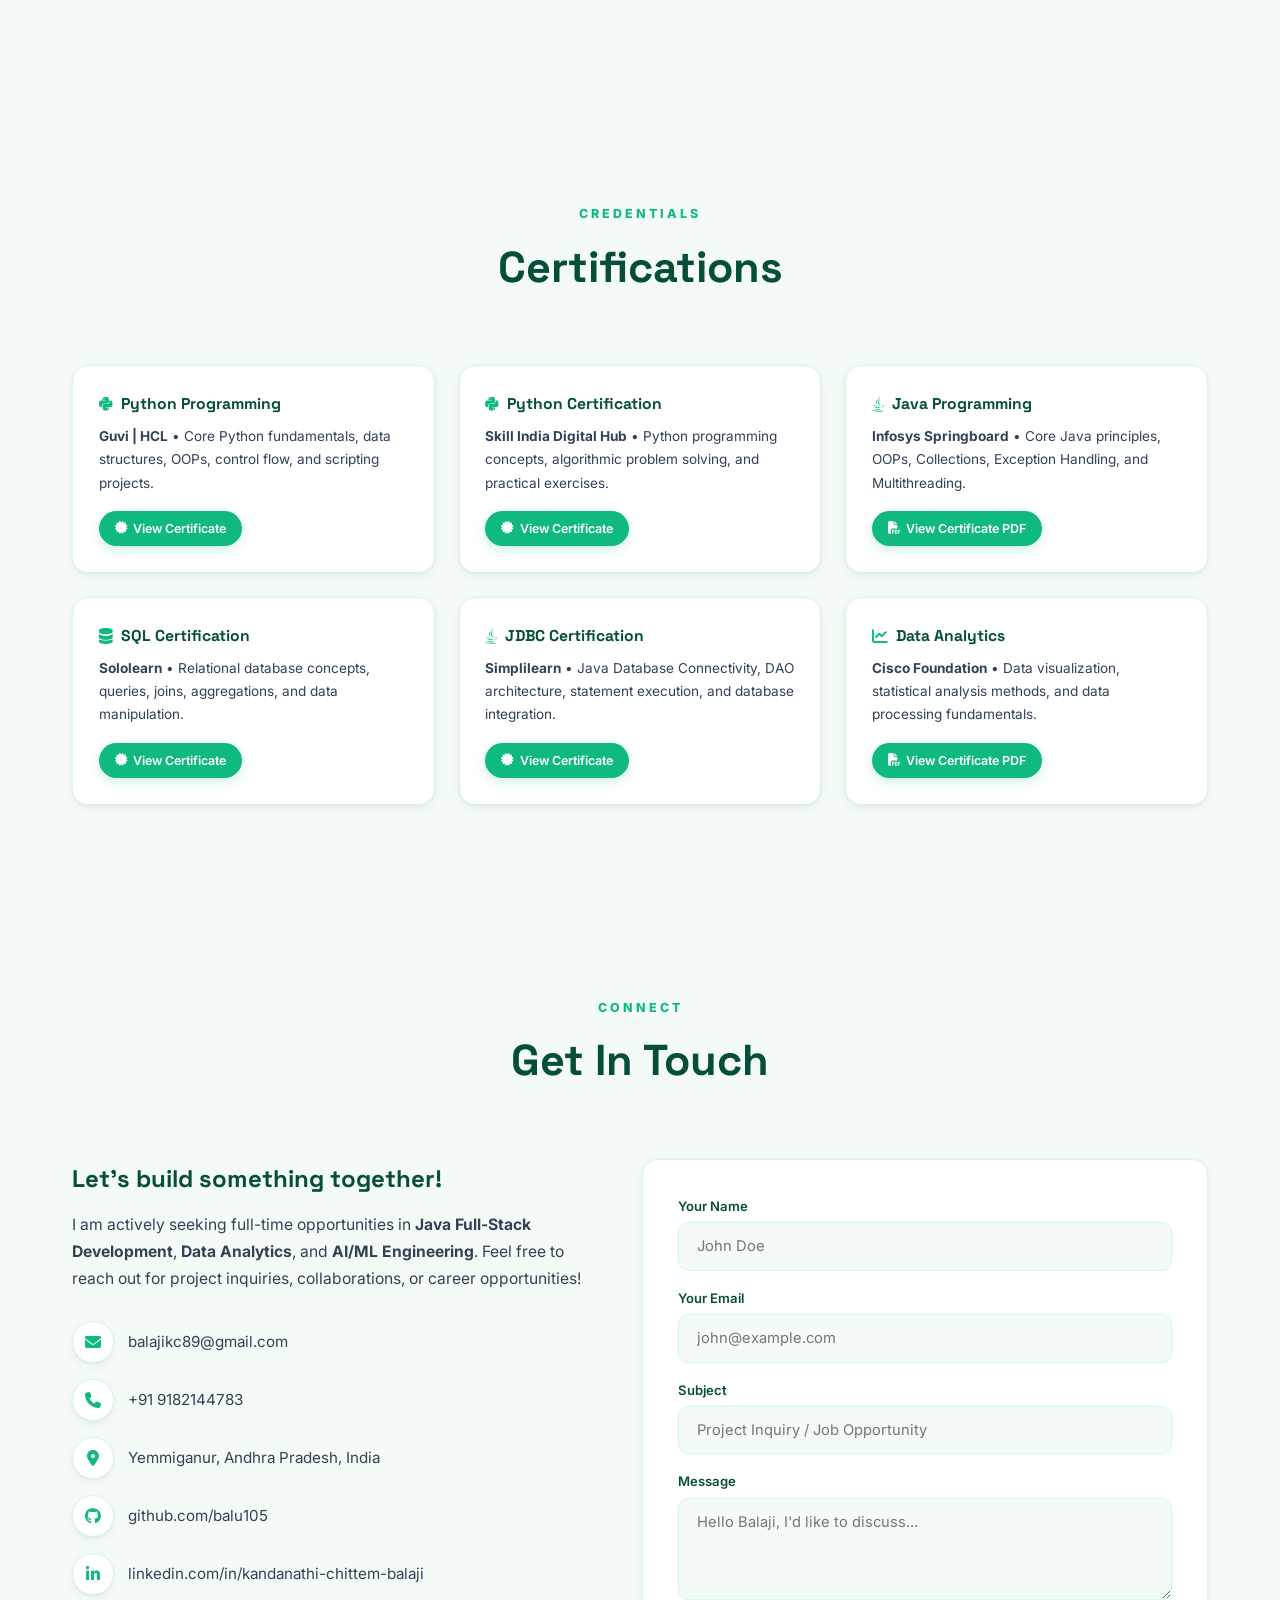
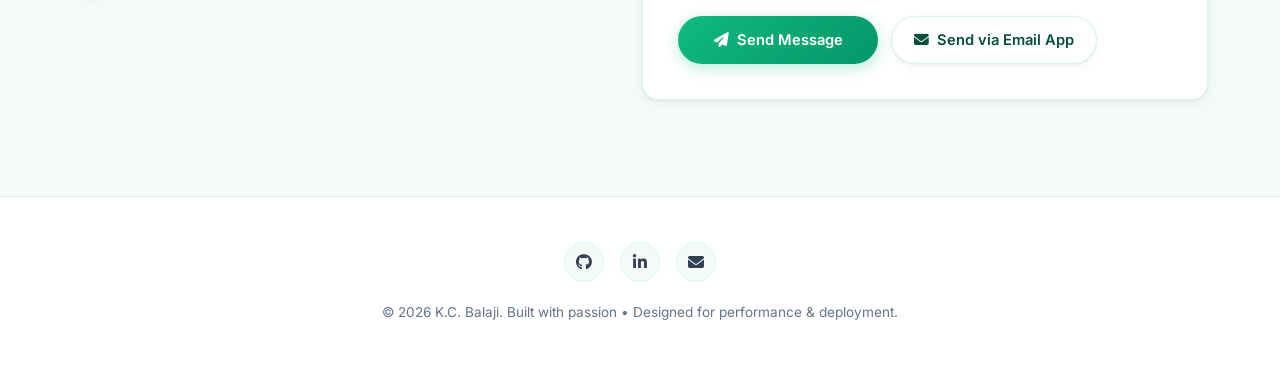
==== commit 259018c7: "Add Vercel live demo link for Personal Portfolio Website" ====
--- a/index.html
+++ b/index.html
@@ -398,6 +398,7 @@
           <p>Modern responsive portfolio with dynamic canvas particle backgrounds, smooth scroll animations, and interactive design system.</p>
           <div class="project-tags"><span>HTML5</span><span>CSS3</span><span>JavaScript</span><span>Canvas</span></div>
           <div class="project-links">
+            <a href="https://portfolio-five-mocha-70.vercel.app/" target="_blank" style="background: var(--accent); color: #fff; border-color: var(--accent);"><i class="fas fa-external-link-alt"></i> Live Demo</a>
             <a href="https://github.com/balu105/Portfolio" target="_blank"><i class="fab fa-github"></i> Code</a>
           </div>
         </div>
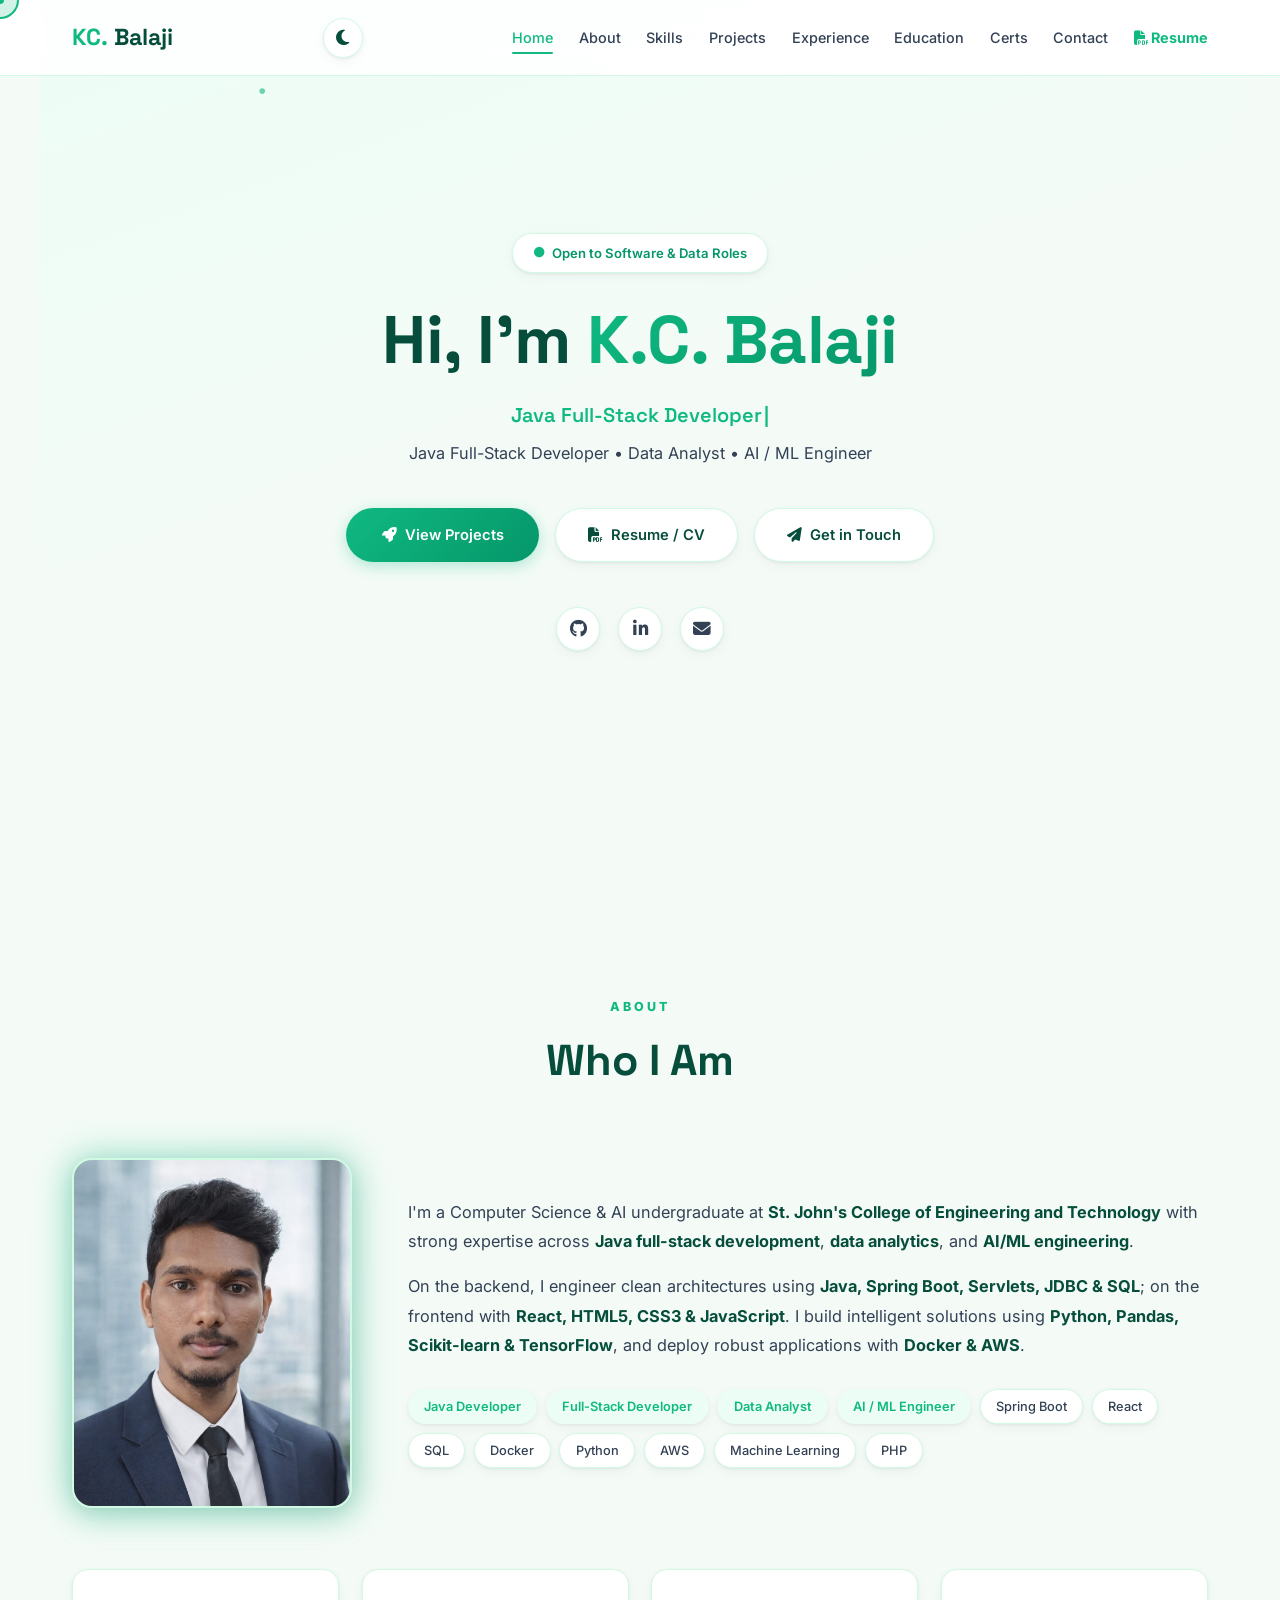
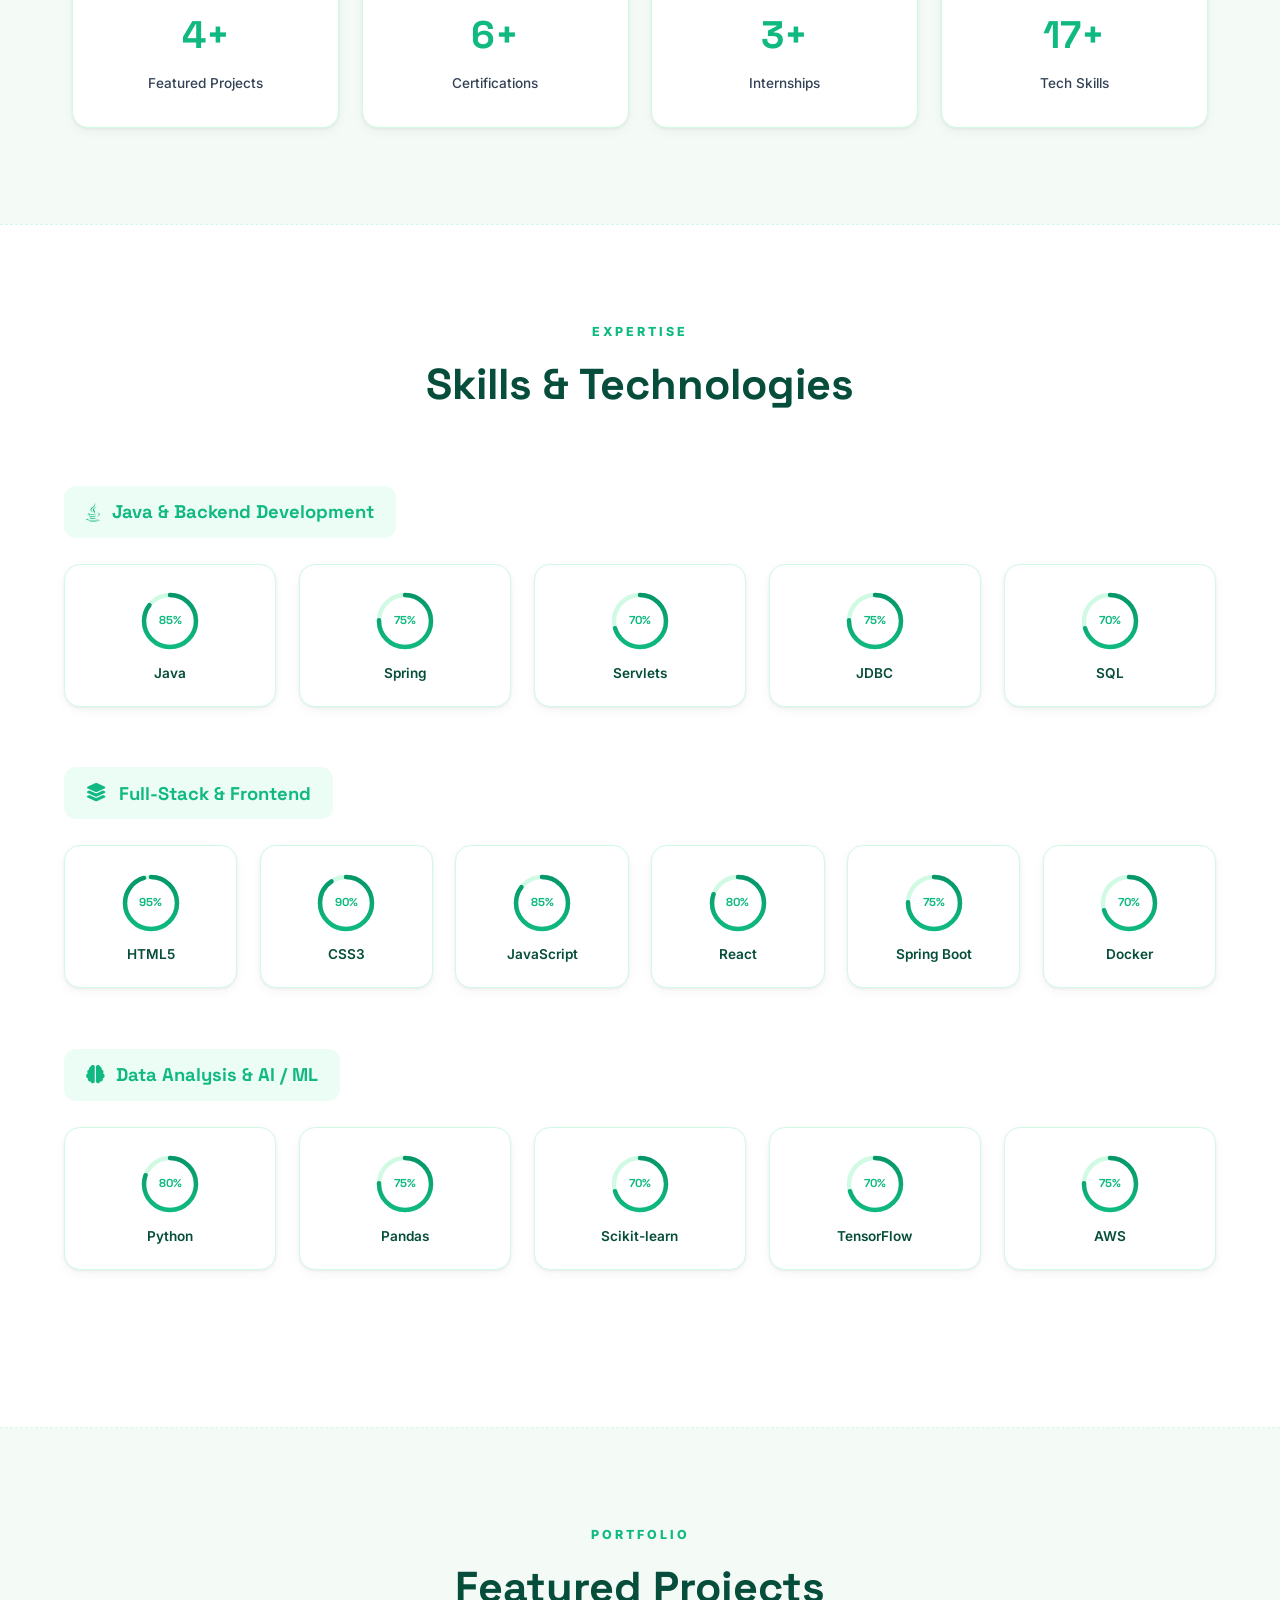
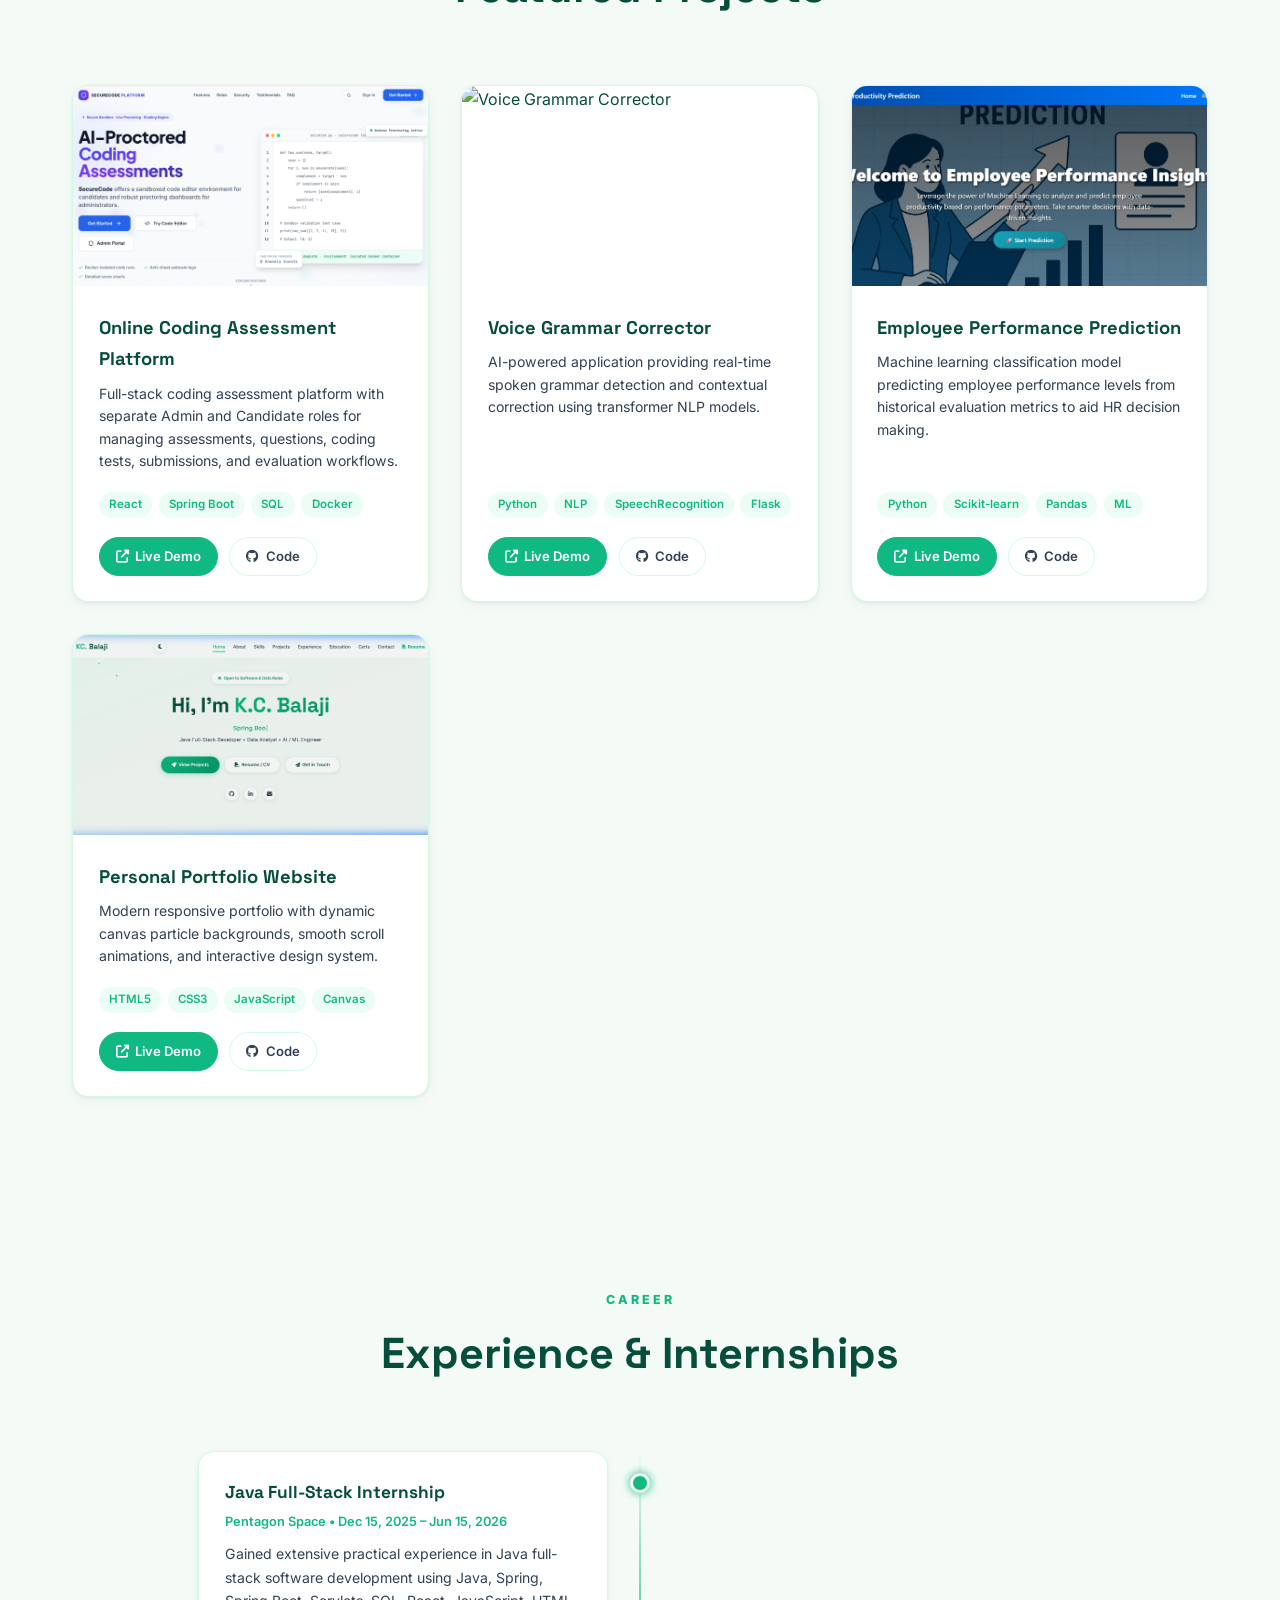
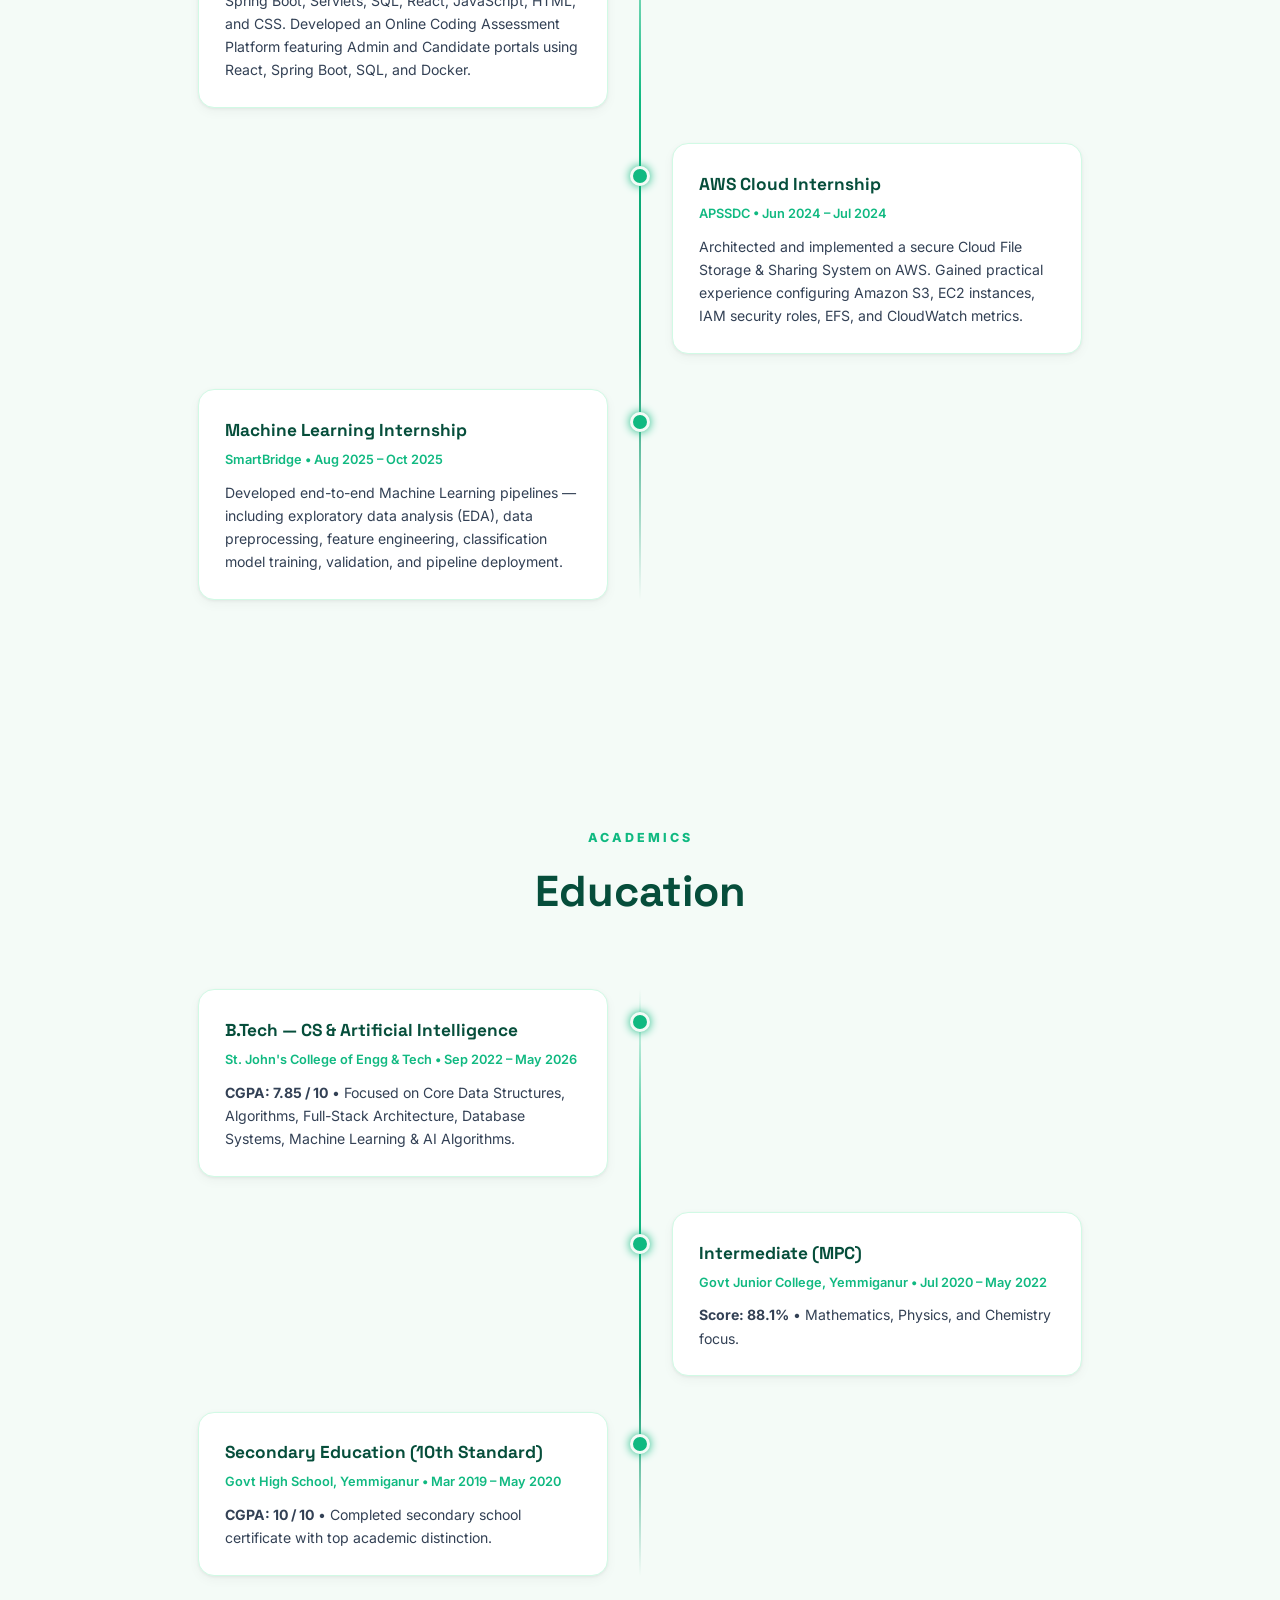
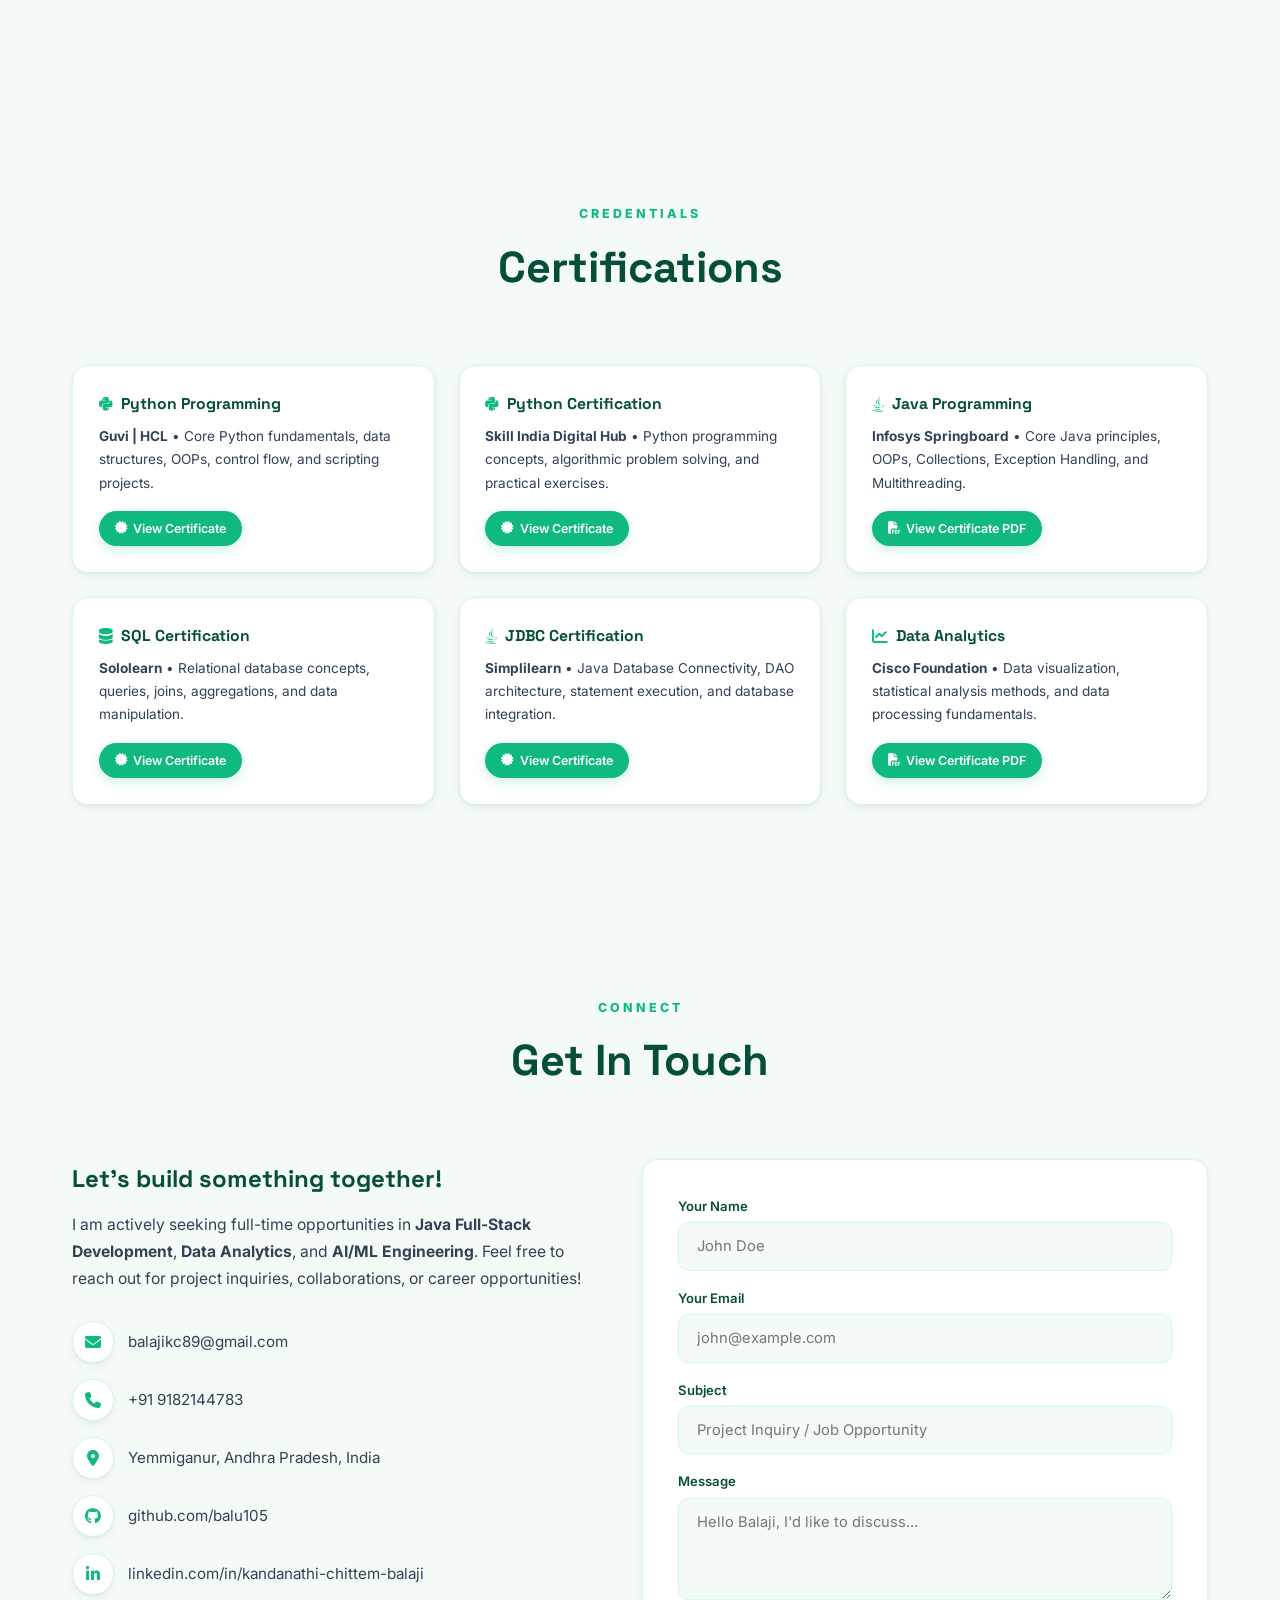
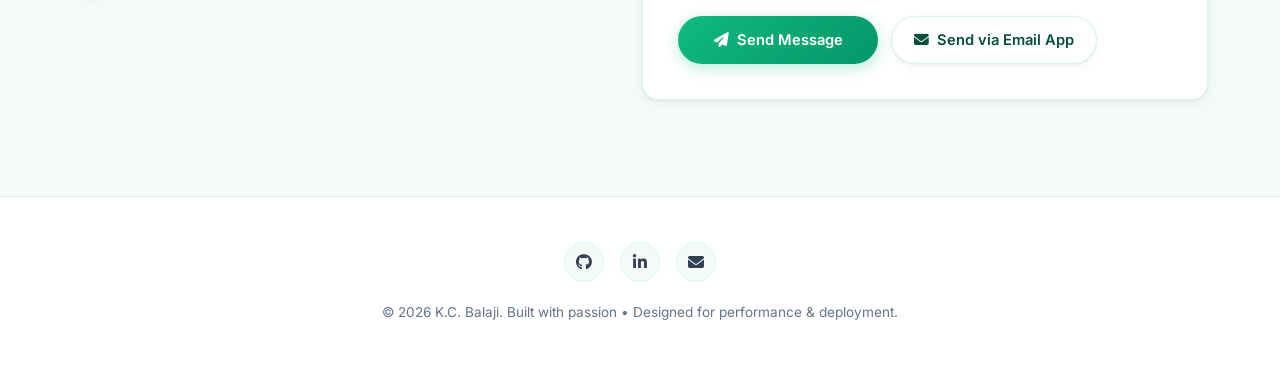
==== commit 87edf816: "Update Personal Portfolio Website image with custom captured screenshot" ====
--- a/index.html
+++ b/index.html
@@ -391,7 +391,7 @@
 
       <div class="project-card reveal">
         <div class="project-img-wrapper">
-          <img src="https://images.unsplash.com/photo-1467232004584-a241de8bcf5d?w=600&h=400&fit=crop" loading="lazy" decoding="async" alt="Personal Portfolio Website">
+          <img src="assets/images/projects/portfolio_site.png" loading="lazy" decoding="async" alt="Personal Portfolio Website">
         </div>
         <div class="project-info">
           <h3>Personal Portfolio Website</h3>
